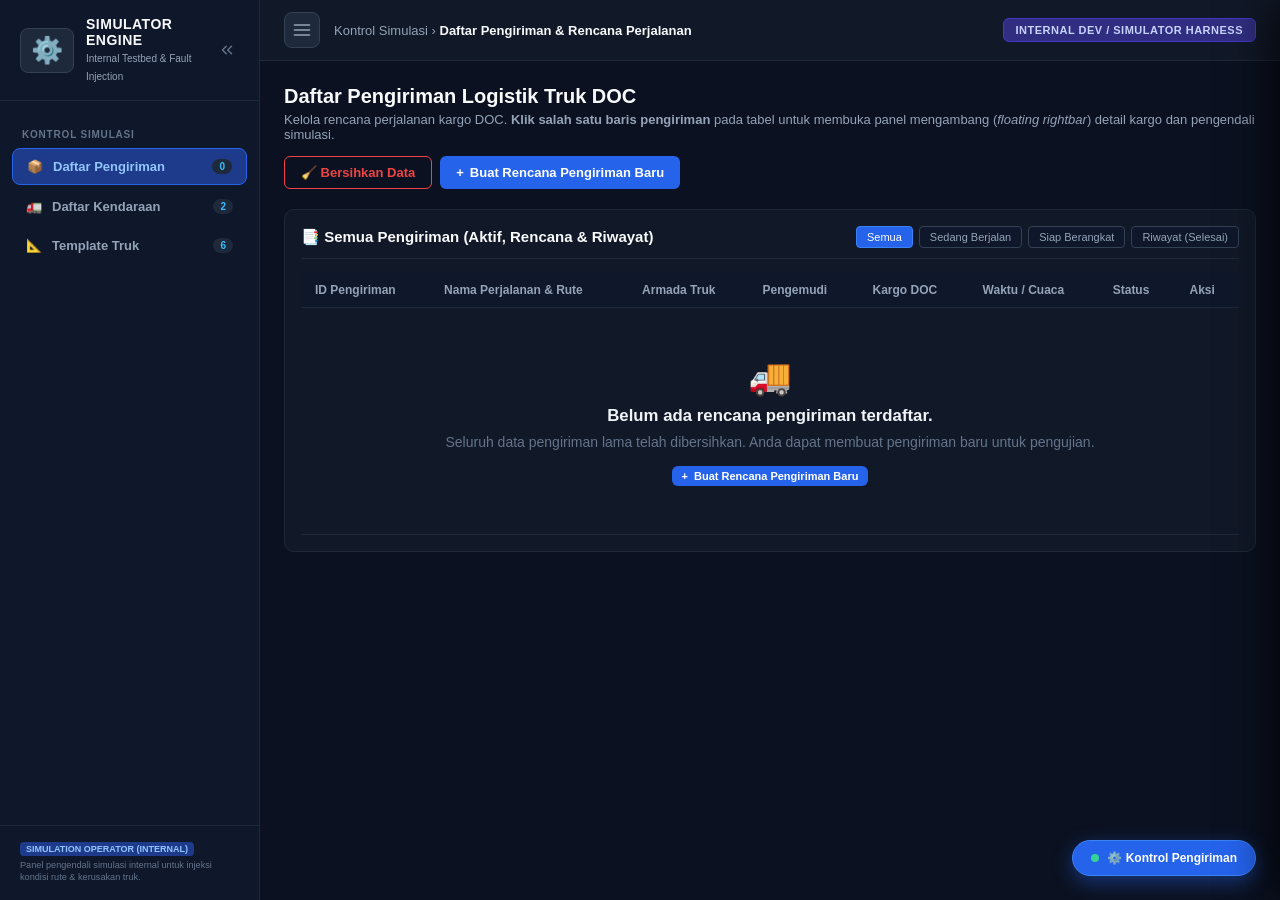
==== src/web/static/config/index.html @ e19b431c "feat(web-ui): telemetry monitor dashboard and simulation control panel - Add /config simulation cont" ====
<!DOCTYPE html>
<html lang="id">
<head>
  <meta charset="UTF-8">
  <meta name="viewport" content="width=device-width, initial-scale=1.0">
  <title>Simulator Engine Console &bull; Pengendali Simulasi Truk IoT DOC (Internal)</title>
  <link rel="icon" type="image/svg+xml" href="favicon.svg?v=2">
  <link rel="alternate icon" type="image/x-icon" href="favicon.ico?v=2">
  <link rel="icon" type="image/png" sizes="32x32" href="favicon-32x32.png?v=2">
  <link rel="icon" type="image/png" sizes="16x16" href="favicon-16x16.png?v=2">
  <link rel="apple-touch-icon" sizes="180x180" href="apple-touch-icon.png?v=2">
  <meta name="theme-color" content="#0f172a">
  <link rel="stylesheet" href="https://unpkg.com/leaflet@1.9.4/dist/leaflet.css" />
  <link rel="stylesheet" href="style.css?v=7">
</head>
<body>

  <div class="app-wrapper">

    <!-- SIDEBAR NAVIGATION -->
    <aside class="app-sidebar" id="appSidebar">
      <div class="sidebar-brand">
        <div class="brand-info">
          <div class="brand-icon">⚙️</div>
          <div class="brand-text">
            <h2>SIMULATOR ENGINE</h2>
            <small>Internal Testbed & Fault Injection</small>
          </div>
        </div>
        <button type="button" class="btn-sidebar-collapse" id="btnCollapseSidebar" title="Tutup Leftbar (Sidebar)" aria-label="Tutup Sidebar">
          <svg width="18" height="18" viewBox="0 0 24 24" fill="none" stroke="currentColor" stroke-width="2" stroke-linecap="round" stroke-linejoin="round">
            <polyline points="11 17 6 12 11 7"></polyline>
            <polyline points="18 17 13 12 18 7"></polyline>
          </svg>
        </button>
      </div>

      <nav class="sidebar-nav">
        <div class="nav-section-title">KONTROL SIMULASI</div>
        
        <button class="nav-item active" id="navExpeditions" data-view="view-expeditions">
          <span class="nav-icon">📦</span>
          <span class="nav-label">Daftar Pengiriman</span>
          <span class="nav-badge" id="badgeExpeditionCount">2</span>
        </button>

        <button class="nav-item" id="navVehicles" data-view="view-vehicles">
          <span class="nav-icon">🚛</span>
          <span class="nav-label">Daftar Kendaraan</span>
          <span class="nav-badge" id="badgeVehicleCount">2</span>
        </button>

        <button class="nav-item" id="navTemplates" data-view="view-templates">
          <span class="nav-icon">📐</span>
          <span class="nav-label">Template Truk</span>
          <span class="nav-badge" id="badgeTemplateCount">6</span>
        </button>
      </nav>

      <div class="sidebar-footer">
        <div class="role-pill">SIMULATION OPERATOR (INTERNAL)</div>
        <small>Panel pengendali simulasi internal untuk injeksi kondisi rute & kerusakan truk.</small>
      </div>
    </aside>

    <!-- Sidebar Backdrop for Mobile / Tablet -->
    <div class="sidebar-backdrop" id="sidebarBackdrop"></div>

    <!-- MAIN CONTENT AREA -->
    <div class="main-content">
      
      <!-- Top App Bar -->
      <header class="content-header">
        <div class="header-left-group">
          <button type="button" class="btn-toggle-sidebar" id="btnToggleSidebar" title="Buka / Tutup Leftbar (Sidebar)" aria-label="Toggle Sidebar">
            <svg width="20" height="20" viewBox="0 0 24 24" fill="none" stroke="currentColor" stroke-width="2" stroke-linecap="round" stroke-linejoin="round">
              <line x1="3" y1="12" x2="21" y2="12"></line>
              <line x1="3" y1="6" x2="21" y2="6"></line>
              <line x1="3" y1="18" x2="21" y2="18"></line>
            </svg>
          </button>
          <div class="header-breadcrumb">
            <span id="breadcrumbSection">Kontrol Simulasi</span> &rsaquo; 
            <strong id="breadcrumbPage">Daftar Pengiriman & Rencana Perjalanan</strong>
          </div>
        </div>
        <div class="header-actions">
          <span class="badge-internal-tag">INTERNAL DEV / SIMULATOR HARNESS</span>
        </div>
      </header>

      <!-- VIEW 1: DAFTAR PENGIRIMAN & RENCANA PERJALANAN -->
      <section class="view-panel active" id="view-expeditions">
        
        <!-- Split Container: Table on Left/Center, Detail & Simulation Control on Rightbar -->
        <div class="expeditions-split-container">
          
          <!-- LEFT / MAIN: TABLE OF EXPEDITIONS -->
          <div class="expeditions-table-column">
            
            <div class="view-header">
              <div>
                <h2>Daftar Pengiriman Logistik Truk DOC</h2>
                <p>Kelola rencana perjalanan kargo DOC. <strong>Klik salah satu baris pengiriman</strong> pada tabel untuk membuka panel mengambang (<em>floating rightbar</em>) detail kargo dan pengendali simulasi.</p>
              </div>
              <div style="display:flex; gap:8px;">
                <button class="btn btn-outline" id="btnClearExpeditions" title="Bersihkan dan reset seluruh data pengiriman ke jadwal pangkalan awal" style="border-color:#ef4444; color:#ef4444;">
                  🧹 Bersihkan Data
                </button>
                <button class="btn btn-primary" id="btnOpenNewExpeditionModal">
                  <span>+</span> Buat Rencana Pengiriman Baru
                </button>
              </div>
            </div>

            <!-- TABLE OF EXPEDITIONS -->
            <div class="card table-card">
              <div class="card-header">
                <h3>📑 Semua Pengiriman (Aktif, Rencana & Riwayat)</h3>
                <div class="table-filters">
                  <button class="table-filter-btn active" data-filter="ALL">Semua</button>
                  <button class="table-filter-btn" data-filter="RUNNING">Sedang Berjalan</button>
                  <button class="table-filter-btn" data-filter="READY">Siap Berangkat</button>
                  <button class="table-filter-btn" data-filter="COMPLETED">Riwayat (Selesai)</button>
                </div>
              </div>

              <div class="table-responsive">
                <table class="data-table" id="expeditionsTable">
                  <thead>
                    <tr>
                      <th>ID Pengiriman</th>
                      <th>Nama Perjalanan & Rute</th>
                      <th>Armada Truk</th>
                      <th>Pengemudi</th>
                      <th>Kargo DOC</th>
                      <th>Waktu / Cuaca</th>
                      <th>Status</th>
                      <th>Aksi</th>
                    </tr>
                  </thead>
                  <tbody id="expeditionsTableBody">
                    <!-- Dynamically populated -->
                  </tbody>
                </table>
              </div>
            </div>

          </div>

          <!-- BACKDROP FLOATING RIGHTBAR -->
          <div class="rightbar-backdrop" id="tripRightbarBackdrop"></div>

          <!-- FLOATING RIGHTBAR: DETAIL PENGIRIMAN & KONTROL SIMULASI -->
          <aside class="app-rightbar" id="tripRightbar">
            
            <!-- Rightbar Header -->
            <div class="rightbar-header">
              <div class="rightbar-header-title">
                <span class="rb-icon">⚙️</span>
                <div>
                  <h3>Kontrol & Detail Pengiriman</h3>
                  <small id="rbHeaderSub">Simulator Control Deck</small>
                </div>
              </div>
              <div class="rb-header-actions">
                <span class="status-pill ready" id="rbTripStatusBadge">SIAP BERANGKAT</span>
                <button type="button" class="rb-close-btn" id="btnCloseRightbar" title="Tutup Panel Kontrol">&times;</button>
              </div>
            </div>

            <!-- Rightbar Content Body -->
            <div class="rightbar-body">
              
              <!-- SECTION 1: DETAIL INFORMASI PENGIRIMAN -->
              <div class="rb-section">
                <div class="rb-section-header">
                  <span class="rb-sec-icon">📦</span>
                  <h4>DETAIL PENGIRIMAN</h4>
                </div>

                <div class="rb-trip-card">
                  <div class="rb-trip-id-row">
                    <span class="rb-trip-id" id="ctrlTripId">TRIP-20261029-01</span>
                    <span class="rb-do-pill" id="ctrlTripDO">DO-CPI-SBG-20261029-01</span>
                  </div>
                  <h4 class="rb-trip-title" id="ctrlTripTitle">Pengiriman Inti Subang &rarr; Bogor Farm</h4>
                  
                  <div class="rb-detail-grid">
                    <!-- SEKSI 2: KARAKTERISTIK BIOLOGIS DOC & KEMASAN -->
                    <div class="rb-detail-item">
                      <span class="rb-label">Galur / Strain:</span>
                      <strong id="ctrlStrainInfo">Cobb 500</strong>
                    </div>
                    <div class="rb-detail-item">
                      <span class="rb-label">Jenis Kelamin (Sexing):</span>
                      <strong id="ctrlGenderInfo">Campur (As-Hatched)</strong>
                    </div>
                    <div class="rb-detail-item">
                      <span class="rb-label">Biomassa Kargo:</span>
                      <strong id="ctrlBiomassInfo">1.613 kg (42.0 g/ekor)</strong>
                    </div>
                    <div class="rb-detail-item">
                      <span class="rb-label">Umur Induk (Breeder):</span>
                      <strong id="ctrlBreederAgeInfo">Prime (30-50 Mgg)</strong>
                    </div>
                    <div class="rb-detail-item full-width">
                      <span class="rb-label">Kemasan & Kepadatan:</span>
                      <strong id="ctrlPackagingInfo">Boks Plastik Berventilasi (100 ekor/boks)</strong>
                    </div>

                    <!-- SEKSI 3: ARMADA, PENGEMUDI & SETPOINT MIKROKLIMAT -->
                    <div class="rb-detail-item">
                      <span class="rb-label">Armada Truk:</span>
                      <strong id="ctrlTruckInfo">TRUCK-AJ-36000-01 (DD 8741 XY)</strong>
                    </div>
                    <div class="rb-detail-item">
                      <span class="rb-label">Model Vendor:</span>
                      <strong id="ctrlModelInfo">Truk Modifikasi Blower Tropis (Audy Joinaldy 2020)</strong>
                    </div>
                    <div class="rb-detail-item">
                      <span class="rb-label">Nama Pengemudi:</span>
                      <strong id="ctrlDriverInfo">Rahmat Santoso</strong>
                    </div>
                    <div class="rb-detail-item">
                      <span class="rb-label">Jumlah Muatan:</span>
                      <strong id="ctrlLoadInfo">38.400 DOC</strong>
                    </div>
                    <div class="rb-detail-item">
                      <span class="rb-label">Target Suhu Kargo:</span>
                      <strong id="ctrlSetpointInfo">25.0°C</strong>
                    </div>
                    <div class="rb-detail-item">
                      <span class="rb-label">Target Kelembapan:</span>
                      <strong id="ctrlTargetRHInfo">65% RH</strong>
                    </div>
                    <div class="rb-detail-item">
                      <span class="rb-label">Solar Genset / Aki:</span>
                      <strong id="ctrlPowerInfo">100.0% &bull; 24.2 V</strong>
                    </div>
                    <div class="rb-detail-item">
                      <span class="rb-label">Sinyal Seluler / Buffer:</span>
                      <strong id="ctrlNetworkInfo">4G Online (0 Buf)</strong>
                    </div>
                    <div class="rb-detail-item full-width">
                      <span class="rb-label">Paket Telemetri Streaming (IoT Stream):</span>
                      <strong id="ctrlHashInfo">Seq #1 &bull; 1.0 Hz Active</strong>
                    </div>

                    <!-- SEKSI 4: RUTE GEOSPASIAL & WAKTU KEBERANGKATAN -->
                    <div class="rb-detail-item">
                      <span class="rb-label">Jadwal Keberangkatan:</span>
                      <strong id="ctrlDepartureTime">2026-10-31 • 08:00 WIB (☀️ Siang)</strong>
                    </div>
                    <div class="rb-detail-item">
                      <span class="rb-label">Kondisi Cuaca:</span>
                      <strong id="ctrlWeatherInfo">Cerah 🌤️</strong>
                    </div>
                    <div class="rb-detail-item full-width">
                      <span class="rb-label">🛣️ Kategori Jalur:</span>
                      <strong id="ctrlRouteType">Jalur Tol (145 km)</strong>
                    </div>
                    <div class="rb-detail-item full-width">
                      <span class="rb-label">📍 Titik Asal (Point A):</span>
                      <strong id="ctrlOriginInfo">Subang Hatchery (-6.5650, 107.7600)</strong>
                    </div>
                    <div class="rb-detail-item full-width">
                      <span class="rb-label">🏁 Titik Tujuan (Point B):</span>
                      <strong id="ctrlDestInfo">Bogor Broiler Farm (-6.5980, 106.7990)</strong>
                    </div>
                  </div>
                </div>
              </div>

              <!-- SECTION 2: KONTROL SIMULASI & MESIN -->
              <div class="rb-section">
                <div class="rb-section-header">
                  <span class="rb-sec-icon">🎮</span>
                  <h4>KONTROL MESIN & SIMULASI</h4>
                </div>

                <!-- Engine State Display -->
                <div class="engine-state-display rb-engine-display">
                  <span class="engine-badge" id="engineStatusBadge">
                    <span class="engine-dot"></span>
                    <span id="engineStatusText">MESIN MATI (STANDBY)</span>
                  </span>
                </div>

                <!-- Master Power Switch -->
                <button class="btn btn-engine-power btn-start rb-btn-power" id="btnToggleEngine">
                  <span class="power-icon">⚡</span>
                  <div>
                    <strong id="btnEngineTitle">HIDUPKAN MESIN & BERANGKATKAN TRUK</strong>
                    <small id="btnEngineSub">Kalkulasi fisika aktif & jalankan simulasi pergerakan truk</small>
                  </div>
                </button>

                <!-- Reset Button -->
                <button class="btn btn-secondary rb-btn-reset" id="btnResetTrip">
                  🔁 Reset ke Titik A (KM 0)
                </button>

                <!-- Speed Multiplier -->
                <div class="speed-control-box rb-speed-box">
                  <label>Percepatan Waktu Simulasi:</label>
                  <div class="speed-btn-group">
                    <button class="speed-btn active" data-speed="1">1x</button>
                    <button class="speed-btn" data-speed="2">2x</button>
                    <button class="speed-btn" data-speed="5">5x</button>
                    <button class="speed-btn" data-speed="10">10x</button>
                  </div>
                </div>
              </div>

              <!-- SECTION 3: KONTROL AKTUATOR & GANGGUAN MEKANIS -->
              <div class="rb-section">
                <div class="rb-section-header">
                  <span class="rb-sec-icon">⚙️</span>
                  <h4>KONTROL AKTUATOR & GANGGUAN MEKANIS</h4>
                </div>
                
                <div style="display:flex; gap:8px; margin-bottom:10px; width:100%; box-sizing:border-box;">
                  <div style="flex:1; min-width:0;">
                    <label style="font-size:10px; color:#94a3b8; font-weight:700; display:block; margin-bottom:3px;">Kecepatan Kipas:</label>
                    <select id="ctrlFanSpeed" class="form-select-sm" style="width:100%;">
                      <option value="HIGH" selected>Fan: HIGH (15k m³/h)</option>
                      <option value="MED">Fan: MED (10k m³/h)</option>
                      <option value="LOW">Fan: LOW (5k m³/h)</option>
                      <option value="OFF">Fan: OFF (Mati)</option>
                    </select>
                  </div>
                  <div style="flex:1; min-width:0;">
                    <label style="font-size:10px; color:#94a3b8; font-weight:700; display:block; margin-bottom:3px;">Damper Kisi Udara:</label>
                    <select id="ctrlAirInlet" class="form-select-sm" style="width:100%;">
                      <option value="OPEN" selected>Damper: OPEN (100%)</option>
                      <option value="PARTIAL">Damper: PARTIAL (40%)</option>
                      <option value="CLOSED">Damper: CLOSED (0%)</option>
                    </select>
                  </div>
                </div>

                <div class="rb-fault-grid">
                  <button class="btn-fault-toggle" id="toggleChiller">❄️ AC Chiller Mati</button>
                  <button class="btn-fault-toggle" id="toggleDoor">🚪 Buka Pintu Belakang</button>
                  <button class="btn-fault-toggle" id="toggleVent">🌬️ Matikan Kipas ($CO_2 \uparrow$)</button>
                  <button class="btn-fault-toggle" id="toggleTraffic">🛑 Rem Mendadak (Macet)</button>
                  <button class="btn-fault-toggle" id="toggleFuelEmpty">⚡ Habiskan Solar (&lt;15%)</button>
                  <button class="btn-fault-toggle" id="toggleLowBattery">🔋 Voltase Aki Drop (&lt;11.5V)</button>
                </div>
              </div>

              <!-- SECTION 3.B: INJEKSI ANOMALI SENSOR & JARINGAN (PAPER 1 METODE 9 & 10) -->
              <div class="rb-section">
                <div class="rb-section-header">
                  <span class="rb-sec-icon">🔬</span>
                  <h4>INJEKSI SENSOR & JARINGAN (PAPER 1)</h4>
                </div>
                <div class="rb-fault-grid">
                  <button class="btn-fault-toggle" id="toggleSensorDrift">🌡️ Drift Sensor (+0.2°C/m)</button>
                  <button class="btn-fault-toggle" id="toggleSensorFreeze">❄️ Freeze CO₂ (Stuck-at)</button>
                  <button class="btn-fault-toggle" id="toggleSensorSpike">⚡ Outlier Spike (+50°C)</button>
                  <button class="btn-fault-toggle" id="toggleSensorNull">❌ Sensor Null (Packet Drop)</button>
                  <button class="btn-fault-toggle" id="toggleBlankSpot">📶 Blank Spot (Buffer Local)</button>
                  <button class="btn-fault-toggle" id="triggerSeqGap">🔀 Loncat Seq # (Tamper Test)</button>
                </div>
              </div>

              <!-- SECTION 4: KONDISI SEGMEN RUTE & KUALITAS SINYAL SELULER -->
              <div class="rb-section">
                <div class="rb-section-header">
                  <span class="rb-sec-icon">🛣️</span>
                  <h4>KONDISI JALAN & SINYAL (SUBANG &rarr; BOGOR)</h4>
                </div>
                
                <div class="segment-config-grid">
                  <div class="seg-config-row" style="flex-direction:column; align-items:flex-start; gap:4px; padding:6px 0; border-bottom:1px solid #1e293b;">
                    <div style="display:flex; justify-content:space-between; width:100%;">
                      <span class="seg-label" id="rbSegLabel1">KM 0-25: Arteri Subang</span>
                      <small style="color:#38bdf8; font-size:10px;" id="rbSegSub1">Hatchery Hulu</small>
                    </div>
                    <div style="display:flex; gap:6px; width:100%;">
                      <select id="rbSeg1" class="form-select-sm" style="flex:1;">
                        <option value="FREE_FLOW">🟢 Lancar</option>
                        <option value="CONGESTED">🟡 Padat</option>
                        <option value="GRIDLOCK">🔴 Macet</option>
                        <option value="DAMAGED_ROAD">⚠️ Rusak</option>
                        <option value="FLOODED">🌊 Banjir</option>
                        <option value="DISASTER_BLOCKED">⛔ Longsor</option>
                      </select>
                      <select id="rbSig1" class="form-select-sm" style="flex:1;">
                        <option value="GOOD">📶 4G Lancar</option>
                        <option value="FADING">📶 Lemah</option>
                        <option value="BAD">❌ Blank Spot</option>
                      </select>
                    </div>
                  </div>

                  <div class="seg-config-row" style="flex-direction:column; align-items:flex-start; gap:4px; padding:6px 0; border-bottom:1px solid #1e293b;">
                    <div style="display:flex; justify-content:space-between; width:100%;">
                      <span class="seg-label" id="rbSegLabel2">KM 25-65: Tol Cipali</span>
                      <small style="color:#38bdf8; font-size:10px;" id="rbSegSub2">Jalur Tol Utama</small>
                    </div>
                    <div style="display:flex; gap:6px; width:100%;">
                      <select id="rbSeg2" class="form-select-sm" style="flex:1;">
                        <option value="FREE_FLOW">🟢 Lancar</option>
                        <option value="CONGESTED">🟡 Padat</option>
                        <option value="GRIDLOCK">🔴 Macet</option>
                        <option value="DAMAGED_ROAD">⚠️ Rusak</option>
                        <option value="FLOODED">🌊 Banjir</option>
                        <option value="DISASTER_BLOCKED">⛔ Longsor</option>
                      </select>
                      <select id="rbSig2" class="form-select-sm" style="flex:1;">
                        <option value="GOOD">📶 4G Lancar</option>
                        <option value="FADING">📶 Lemah</option>
                        <option value="BAD">❌ Blank Spot</option>
                      </select>
                    </div>
                  </div>

                  <div class="seg-config-row" style="flex-direction:column; align-items:flex-start; gap:4px; padding:6px 0; border-bottom:1px solid #1e293b;">
                    <div style="display:flex; justify-content:space-between; width:100%;">
                      <span class="seg-label" id="rbSegLabel3">KM 65-105: Tol Japek</span>
                      <small style="color:#38bdf8; font-size:10px;" id="rbSegSub3">Area Padat Industri</small>
                    </div>
                    <div style="display:flex; gap:6px; width:100%;">
                      <select id="rbSeg3" class="form-select-sm" style="flex:1;">
                        <option value="FREE_FLOW">🟢 Lancar</option>
                        <option value="CONGESTED">🟡 Padat</option>
                        <option value="GRIDLOCK">🔴 Macet</option>
                        <option value="DAMAGED_ROAD">⚠️ Rusak</option>
                        <option value="FLOODED">🌊 Banjir</option>
                        <option value="DISASTER_BLOCKED">⛔ Longsor</option>
                      </select>
                      <select id="rbSig3" class="form-select-sm" style="flex:1;">
                        <option value="GOOD">📶 4G Lancar</option>
                        <option value="FADING">📶 Lemah</option>
                        <option value="BAD">❌ Blank Spot</option>
                      </select>
                    </div>
                  </div>

                  <div class="seg-config-row" style="flex-direction:column; align-items:flex-start; gap:4px; padding:6px 0; border-bottom:1px solid #1e293b;">
                    <div style="display:flex; justify-content:space-between; width:100%;">
                      <span class="seg-label" id="rbSegLabel4">KM 105-135: Tol Jagorawi</span>
                      <small style="color:#38bdf8; font-size:10px;" id="rbSegSub4">Perbukitan & Terowongan</small>
                    </div>
                    <div style="display:flex; gap:6px; width:100%;">
                      <select id="rbSeg4" class="form-select-sm" style="flex:1;">
                        <option value="FREE_FLOW">🟢 Lancar</option>
                        <option value="CONGESTED">🟡 Padat</option>
                        <option value="GRIDLOCK">🔴 Macet</option>
                        <option value="DAMAGED_ROAD">⚠️ Rusak</option>
                        <option value="FLOODED">🌊 Banjir</option>
                        <option value="DISASTER_BLOCKED">⛔ Longsor</option>
                      </select>
                      <select id="rbSig4" class="form-select-sm" style="flex:1;">
                        <option value="GOOD">📶 4G Lancar</option>
                        <option value="FADING">📶 Lemah</option>
                        <option value="BAD" selected>❌ Blank Spot</option>
                      </select>
                    </div>
                  </div>

                  <div class="seg-config-row" style="flex-direction:column; align-items:flex-start; gap:4px; padding:6px 0;">
                    <div style="display:flex; justify-content:space-between; width:100%;">
                      <span class="seg-label" id="rbSegLabel5">KM 135-145: Arteri Bogor</span>
                      <small style="color:#38bdf8; font-size:10px;" id="rbSegSub5">Farm Kedatangan Hilir</small>
                    </div>
                    <div style="display:flex; gap:6px; width:100%;">
                      <select id="rbSeg5" class="form-select-sm" style="flex:1;">
                        <option value="FREE_FLOW">🟢 Lancar</option>
                        <option value="CONGESTED">🟡 Padat</option>
                        <option value="GRIDLOCK">🔴 Macet</option>
                        <option value="DAMAGED_ROAD">⚠️ Rusak</option>
                        <option value="FLOODED">🌊 Banjir</option>
                        <option value="DISASTER_BLOCKED">⛔ Longsor</option>
                      </select>
                      <select id="rbSig5" class="form-select-sm" style="flex:1;">
                        <option value="GOOD">📶 4G Lancar</option>
                        <option value="FADING">📶 Lemah</option>
                        <option value="BAD">❌ Blank Spot</option>
                      </select>
                    </div>
                  </div>
                </div>
              </div>

            </div>
          </aside>

        </div>

        <!-- Tombol Mengambang (Floating Action Button) Kontrol Pengiriman -->
        <button class="floating-rb-trigger" id="btnOpenFloatingRightbar" title="Buka Panel Kontrol Pengiriman">
          <span class="pulse-dot"></span>
          <span>⚙️ Kontrol Pengiriman</span>
        </button>
      </section>

      <!-- VIEW 2: DAFTAR KENDARAAN TERDAFTAR -->
      <section class="view-panel" id="view-vehicles">
        
        <div class="view-header">
          <div>
            <h2>Daftar Armada Truk Terdaftar</h2>
            <p>Kelola data armada operasional di sistem (berbasis template riset Audy Joinaldy 2020). Seluruh parameter fisik dan sensor otomatis mewarisi standar paten.</p>
          </div>
          <button class="btn btn-primary" id="btnOpenNewVehicleModal">
            <span>+</span> Daftarkan Kendaraan Baru
          </button>
        </div>

        <!-- Table of Registered Vehicles -->
        <div class="card table-card">
          <div class="card-header">
            <h3>🚛 Armada Truk yang Terdaftar di Sistem</h3>
          </div>

          <div class="table-responsive">
            <table class="data-table" id="vehiclesTable">
              <thead>
                <tr>
                  <th>ID Truk</th>
                  <th>Nomor Polisi</th>
                  <th>Model / Vendor Acuan</th>
                  <th>Tipe Sirkulasi Udara</th>
                  <th>Kapasitas Maksimal</th>
                  <th>Suhu Setpoint Standar</th>
                  <th>Sensor Mikroklimat</th>
                  <th>📍 Posisi GPS Terakhir</th>
                  <th>Status</th>
                  <th>Detail Fisik & Sensor</th>
                </tr>
              </thead>
              <tbody id="vehiclesTableBody">
                <!-- Dynamically populated -->
              </tbody>
            </table>
          </div>
        </div>

      </section>

      <!-- VIEW 3: TEMPLATE SPESIFIKASI PATEN TRUK (data_truck.md) -->
      <section class="view-panel" id="view-templates">
        
        <div class="view-header">
          <div>
            <h2>Template Spesifikasi Paten Truk</h2>
            <p>Master standar <strong>6 Template Armada Paten</strong> acuan riset empiris dan vendor industri internasional (<code>data_truck.md</code>). Seluruh dimensi fisik, tata udara, pendingin HVAC, dan suite sensor paten terkunci sebagai standar acuan.</p>
          </div>
          <div class="header-actions">
            <button type="button" class="btn btn-primary" id="btnOpenAllPayloadsModal">
              <span>📦</span> Contoh Payload Telemetri (data_truck.md)
            </button>
          </div>
        </div>

        <!-- Vendor Reference Quick Cards (6 Template Paten Baku) -->
        <div class="vendor-cards-grid">
          
          <div class="vendor-card">
            <div class="vendor-img-wrapper">
              <img src="/assets/images/trucks/truck_hatchtech.png?v=2" alt="HatchTech HatchTraveller" class="vendor-card-img" onerror="this.onerror=null; this.src='/assets/images/trucks/truck_hatchtech.jpg';">
            </div>
            <div>
              <div class="vendor-badge">BELANDA &bull; PATEN</div>
              <h4>HatchTech HatchTraveller</h4>
              <p>Sistem aliran udara laminer (*Laminar Airflow*), kontrol mikro-iklim terdistribusi merata, kapasitas 38.400 DOC.</p>
              <div class="vendor-meta">Sirkulasi: 15.000 m³/jam &bull; 2-Zona Mandiri</div>
            </div>
            <div class="vendor-card-actions">
              <button type="button" class="btn btn-sm btn-outline btn-view-spec" data-template="hatchtech">🔍 Spesifikasi Paten</button>
              <button type="button" class="btn btn-sm btn-primary btn-view-payload" data-template="hatchtech">📦 Contoh Payload</button>
            </div>
          </div>

          <div class="vendor-card">
            <div class="vendor-img-wrapper">
              <img src="/assets/images/trucks/truck_heering.png?v=2" alt="Heering Link Telematics" class="vendor-card-img" onerror="this.onerror=null; this.src='/assets/images/trucks/truck_heering.jpg';">
            </div>
            <div>
              <div class="vendor-badge">BELANDA &bull; PATEN</div>
              <h4>Heering Link Telematics</h4>
              <p>Arsitektur telematika multi-titik paling spesifik untuk armada DOC. Multi-fan array atap dan inlet udara proporsional.</p>
              <div class="vendor-meta">Kapasitas: 50.000 DOC &bull; Alarm GPRS FMS</div>
            </div>
            <div class="vendor-card-actions">
              <button type="button" class="btn btn-sm btn-outline btn-view-spec" data-template="heering">🔍 Spesifikasi Paten</button>
              <button type="button" class="btn btn-sm btn-primary btn-view-payload" data-template="heering">📦 Contoh Payload</button>
            </div>
          </div>

          <div class="vendor-card">
            <div class="vendor-img-wrapper">
              <img src="/assets/images/trucks/truck_thermoking.png?v=2" alt="Thermo King UT-Series" class="vendor-card-img" onerror="this.onerror=null; this.src='/assets/images/trucks/truck_thermoking.jpg';">
            </div>
            <div>
              <div class="vendor-badge">IRLANDIA &bull; PATEN</div>
              <h4>Thermo King UT-Series</h4>
              <p>Unit pendingin kompresor berat under-mount, data logger <em>CargoWatch</em> 6 probe kargo dan pemancar satelit/GPRS TracKing.</p>
              <div class="vendor-meta">Kapasitas: 60.000 DOC &bull; Fail-safe Dual Unit</div>
            </div>
            <div class="vendor-card-actions">
              <button type="button" class="btn btn-sm btn-outline btn-view-spec" data-template="thermoking">🔍 Spesifikasi Paten</button>
              <button type="button" class="btn btn-sm btn-primary btn-view-payload" data-template="thermoking">📦 Contoh Payload</button>
            </div>
          </div>

          <div class="vendor-card">
            <div class="vendor-img-wrapper">
              <img src="/assets/images/trucks/truck_carrier.png?v=2" alt="Carrier Transicold Lynx Fleet" class="vendor-card-img" onerror="this.onerror=null; this.src='/assets/images/trucks/truck_carrier.jpg';">
            </div>
            <div>
              <div class="vendor-badge">AMERIKA SERIKAT &bull; PATEN</div>
              <h4>Carrier Transicold Lynx Fleet</h4>
              <p>Standar arsitektur API Push Webhook rantai dingin, manajemen energi genset mandiri, dan integrasi cloud IoT telematika.</p>
              <div class="vendor-meta">Kapasitas: 45.000 DOC &bull; Push API 1 Hz</div>
            </div>
            <div class="vendor-card-actions">
              <button type="button" class="btn btn-sm btn-outline btn-view-spec" data-template="carrier">🔍 Spesifikasi Paten</button>
              <button type="button" class="btn btn-sm btn-primary btn-view-payload" data-template="carrier">📦 Contoh Payload</button>
            </div>
          </div>

          <div class="vendor-card">
            <div class="vendor-img-wrapper">
              <img src="/assets/images/trucks/truck_chengli.png?v=2" alt="Chengli Poultry Carrier" class="vendor-card-img" onerror="this.onerror=null; this.src='/assets/images/trucks/truck_chengli.jpg';">
            </div>
            <div>
              <div class="vendor-badge">TIONGKOK &bull; PATEN</div>
              <h4>Chengli Poultry Carrier</h4>
              <p>Karoseri spesialis DOC negara berkembang. Ventilasi hisap atap (*roof exhaust*), kisi pasif bawah, dan konsol kabin.</p>
              <div class="vendor-meta">Kapasitas: 30.000 DOC &bull; Blower Kisi Bawah</div>
            </div>
            <div class="vendor-card-actions">
              <button type="button" class="btn btn-sm btn-outline btn-view-spec" data-template="chengli">🔍 Spesifikasi Paten</button>
              <button type="button" class="btn btn-sm btn-primary btn-view-payload" data-template="chengli">📦 Contoh Payload</button>
            </div>
          </div>

          <div class="vendor-card">
            <div class="vendor-img-wrapper">
              <img src="/assets/images/trucks/truck_joinaldy.png?v=2" alt="Truk Blower Non-AC Tropis Audy Joinaldy" class="vendor-card-img" onerror="this.onerror=null; this.src='/assets/images/trucks/truck_joinaldy.jpg';">
            </div>
            <div>
              <div class="vendor-badge">INDONESIA (RISET) &bull; PATEN</div>
              <h4>Truk Blower Non-AC Tropis</h4>
              <p>Model empiris Audy Joinaldy (2020) rute Sulsel. Tanpa kompresor AC, ventilasi blower atap ($Y=1.2385X - 6.2567$).</p>
              <div class="vendor-meta">Kapasitas: 36.000 DOC &bull; Ambang THI Kritis</div>
            </div>
            <div class="vendor-card-actions">
              <button type="button" class="btn btn-sm btn-outline btn-view-spec" data-template="joinaldy">🔍 Spesifikasi Paten</button>
              <button type="button" class="btn btn-sm btn-primary btn-view-payload" data-template="joinaldy">📦 Contoh Payload</button>
            </div>
          </div>

        </div>

      </section>

    </div>
  </div>

  <!-- MODAL: BUAT RENCANA PENGIRIMAN BARU -->
  <div class="modal-backdrop" id="modalNewExpedition">
    <div class="modal-dialog modal-lg">
      <div class="modal-content">
        
        <div class="modal-header">
          <h3>📦 Buat Rencana Pengiriman Baru</h3>
          <button class="modal-close-btn" id="btnCloseExpeditionModal">&times;</button>
        </div>

        <form id="formNewExpedition">
          <div class="modal-body">
            
            <!-- GRUP 1: IDENTITAS PERJALANAN & PENUGASAN ARMADA -->
            <div class="modal-section-title">
              <span class="sec-badge">1</span>
              <span>GRUP 1: IDENTITAS PERJALANAN & PENUGASAN ARMADA</span>
            </div>

            <div class="form-row">
              <div class="form-group col-half">
                <label>Nomor ID Pengiriman:</label>
                <input type="text" id="newTripId" class="form-input" required readonly>
                <small class="field-hint">Dihasilkan otomatis berurutan</small>
              </div>
              <div class="form-group col-half">
                <label>Nomor Surat Jalan / Delivery Order (DO):</label>
                <input type="text" id="newTripDO" class="form-input" value="DO-CPI-SBG-20261029-01" required>
                <small class="field-hint">Nomor dokumen resmi rantai pasok (Audy Joinaldy 2020)</small>
              </div>
            </div>

            <div class="form-row">
              <div class="form-group full-width">
                <label>Nama Rencana Pengiriman:</label>
                <input type="text" id="newTripTitle" class="form-input" value="Pengiriman Inti DOC Subang ke Broiler Farm Bogor" required>
              </div>
            </div>

            <div class="form-row">
              <div class="form-group col-half">
                <label>Pilih Armada Truk Berpendingin:</label>
                <select id="newTripVehicleSelect" class="form-select" required>
                  <!-- Populated from vehicle list -->
                </select>
                <small class="field-hint">Mengacu pada Master Database Armada (data_truck.md)</small>
              </div>
              <div class="form-group col-half">
                <label>Nama Pengemudi Utama (*Driver*):</label>
                <input type="text" id="newTripDriver" class="form-input" value="Rahmat Santoso" required>
                <small class="field-hint">Identitas pengemudi sah bersertifikasi cold-chain</small>
              </div>
            </div>

            <div class="form-row">
              <div class="form-group col-half">
                <label>Level Solar Genset Awal (%):</label>
                <input type="number" id="newTripFuel" class="form-input" value="100.0" min="10" max="100" step="1" required>
                <small class="field-hint">Bahan bakar reefer genset (Carrier Lynx &bull; Alarm &lt; 15%)</small>
              </div>
              <div class="form-group col-half">
                <label>Voltase Aki Kendali (Volt):</label>
                <input type="number" id="newTripVoltage" class="form-input" value="24.2" min="10.5" max="28.5" step="0.1" required>
                <small class="field-hint">Standar kelistrikan chiller: 24.0V - 25.5V</small>
              </div>
            </div>

            <hr class="form-divider">

            <!-- GRUP 2: MANIFEST KARGO DOC (CARGO MANIFEST PARAMETERS) -->
            <div class="modal-section-title">
              <span class="sec-badge">2</span>
              <span>GRUP 2: MANIFEST KARGO DOC (CARGO MANIFEST)</span>
            </div>

            <div class="form-row">
              <div class="form-group col-3">
                <label>Jumlah Bibit DOC (Ekor):</label>
                <input type="number" id="newTripQuantity" class="form-input" value="40000" min="1000" step="1000" required>
                <small class="field-hint">Penentu beban kalor biologis kargo (Q_meta)</small>
              </div>
              <div class="form-group col-3">
                <label>Galur / Strain Bibit DOC:</label>
                <select id="newTripStrain" class="form-select">
                  <option value="Cobb 500" selected>Cobb 500 (Standar Industri Indonesia)</option>
                  <option value="Ross 308">Ross 308 (Laju Pertumbuhan Cepat)</option>
                  <option value="Hubbard Classic">Hubbard Classic (Daya Tahan Kuat)</option>
                </select>
                <small class="field-hint">Toleransi stres termal THI</small>
              </div>
              <div class="form-group col-3">
                <label>Bobot Awal Rata-Rata DOC (g/ekor):</label>
                <input type="number" id="newTripWeight" class="form-input" value="42.0" min="37.0" max="50.0" step="0.1" required>
                <small class="field-hint">SNI 2019: Min 37 g &bull; Inersia termal</small>
              </div>
            </div>

            <div class="form-row">
              <div class="form-group col-half">
                <label>Umur Indukan Pembibit (*Breeder Flock Age*):</label>
                <select id="newTripBreederAge" class="form-select">
                  <option value="Prime (30 - 50 Minggu)" selected>Prime / Puncak (30 - 50 Minggu) — Daya Tahan Optimal</option>
                  <option value="Young (< 30 Minggu)">Young / Muda (&lt; 30 Minggu) — Rentan Kedinginan</option>
                  <option value="Old (> 50 Minggu)">Old / Tua (&gt; 50 Minggu) — Panas Metabolik Tinggi</option>
                </select>
                <small class="field-hint">Faktor risiko mortalitas & susut bobot (Yerpes 2021)</small>
              </div>
              <div class="form-group col-half">
                <label>Jenis Kelamin Bibit (*Sexing*):</label>
                <select id="newTripGender" class="form-select">
                  <option value="As-Hatched (Campur 50:50)" selected>Campur / As-Hatched (50:50 Jantan & Betina)</option>
                  <option value="All-Male (Khusus Jantan)">Khusus Jantan (All-Male)</option>
                  <option value="All-Female (Khusus Betina)">Khusus Betina (All-Female)</option>
                </select>
                <small class="field-hint">Distribusi bobot kargo</small>
              </div>
            </div>

            <div class="form-row">
              <div class="form-group col-half">
                <label>Tipe Boks Kemasan:</label>
                <select id="newTripBoxType" class="form-select">
                  <option value="Boks Plastik Berventilasi (Crate)" selected>Boks Plastik Berventilasi (HatchTech/Heering Crate)</option>
                  <option value="Boks Karton Sekali Pakai (Corrugated)">Boks Karton Berlubang Sekali Pakai (Corrugated)</option>
                </select>
                <small class="field-hint">Resistensi sirkulasi aerodinamika kabin</small>
              </div>
              <div class="form-group col-half">
                <label>Kepadatan per Boks Kargo:</label>
                <select id="newTripDensity" class="form-select">
                  <option value="100" selected>100 Ekor / Boks (Standar Jarak Menengah)</option>
                  <option value="80">80 Ekor / Boks (Rute Jauh / Cuaca Ekstrem - Onuk 2023)</option>
                </select>
                <small class="field-hint">Mencegah akumulasi panas lokal (*hotspot*)</small>
              </div>
            </div>

            <div class="form-row">
              <div class="form-group col-half">
                <label>Target Setpoint Suhu AC (°C):</label>
                <input type="number" id="newTripSetpoint" class="form-input" value="25.0" min="18.0" max="30.0" step="0.5" required>
                <small class="field-hint">Standar pendingin: 24.0°C - 26.0°C (Deadband ±0.5°C)</small>
              </div>
              <div class="form-group col-half">
                <label>Target Kelembapan (% RH):</label>
                <input type="number" id="newTripTargetRH" class="form-input" value="65" min="45" max="80" step="1" required>
                <small class="field-hint">Audy Joinaldy 2020: Rentang optimal 60% - 70% RH</small>
              </div>
            </div>

            <hr class="form-divider">

            <!-- GRUP 3: KONDISI RUTE & LINGKUNGAN AMBIEN (ROUTE & ENVIRONMENT) -->
            <div class="modal-section-title">
              <span class="sec-badge">3</span>
              <span>GRUP 3: KONDISI RUTE & LINGKUNGAN AMBIEN</span>
            </div>

            <div class="form-row">
              <div class="form-group full-width">
                <label>🛣️ Pilihan Jalur:</label>
                <select id="newTripRouteType" class="form-select" required>
                  <option value="TOLL" selected>Toll</option>
                  <option value="NON_TOLL">Non Toll</option>
                </select>
                <small class="field-hint" id="newTripRouteHint">Preferensi rute untuk kalkulasi OSRM API (Toll / Non Toll)</small>
              </div>
            </div>

            <div class="form-row">
              <div class="form-group col-half">
                <label>📍 Lokasi Asal (Titik A):</label>
                <input type="text" id="newOriginName" class="form-input" value="Subang Hatchery (Hulu)" required>
                <small class="field-hint">Fasilitas penetasan pemuatan DOC</small>
              </div>
              <div class="form-group col-half">
                <div class="coord-label-row">
                  <label>Koordinat Asal (Latitude, Longitude):</label>
                  <button type="button" class="btn-link-pick" id="btnPickOriginMode" title="Aktifkan mode klik titik asal di peta">📍 Klik di Peta</button>
                </div>
                <div class="coord-inputs">
                  <div class="coord-field">
                    <span class="coord-label">Lat:</span>
                    <input type="number" id="newOriginLat" class="form-input" value="-6.5650" step="0.0001" required>
                  </div>
                  <div class="coord-field">
                    <span class="coord-label">Lng:</span>
                    <input type="number" id="newOriginLng" class="form-input" value="107.7600" step="0.0001" required>
                  </div>
                </div>
              </div>
            </div>

            <div class="form-row">
              <div class="form-group col-half">
                <label>🏁 Lokasi Tujuan (Titik B):</label>
                <input type="text" id="newDestName" class="form-input" value="Bogor Broiler Farm (Hilir)" required>
                <small class="field-hint">Kandang broiler komersial penerima</small>
              </div>
              <div class="form-group col-half">
                <div class="coord-label-row">
                  <label>Koordinat Tujuan (Latitude, Longitude):</label>
                  <button type="button" class="btn-link-pick" id="btnPickDestMode" title="Aktifkan mode klik titik tujuan di peta">🏁 Klik di Peta</button>
                </div>
                <div class="coord-inputs">
                  <div class="coord-field">
                    <span class="coord-label">Lat:</span>
                    <input type="number" id="newDestLat" class="form-input" value="-6.5980" step="0.0001" required>
                  </div>
                  <div class="coord-field">
                    <span class="coord-label">Lng:</span>
                    <input type="number" id="newDestLng" class="form-input" value="106.7990" step="0.0001" required>
                  </div>
                </div>
              </div>
            </div>

            <!-- INTERACTIVE ROUTE MAP PICKER BOX -->
            <div class="map-picker-wrapper">
              <div class="map-picker-header">
                <div class="map-picker-status">
                  <span class="picker-icon">🗺️</span>
                  <span id="pickerStatusText">Mode: Klik peta untuk menetapkan 📍 <strong>Titik Asal (A)</strong></span>
                </div>
                <div class="picker-mode-switch">
                  <button type="button" class="btn-pick-tab active" id="tabPickOrigin">
                    <span class="dot-green"></span> 📍 Pilih Asal (A)
                  </button>
                  <button type="button" class="btn-pick-tab" id="tabPickDest">
                    <span class="dot-red"></span> 🏁 Pilih Tujuan (B)
                  </button>
                </div>
              </div>
              <div id="routePickerMap" class="route-picker-map-canvas"></div>
              <div class="map-picker-footer">
                <span>💡 <em>Klik peta atau seret (drag) pin 📍 <strong>Asal (Hijau)</strong> & 🏁 <strong>Tujuan (Merah)</strong> untuk mengisi koordinat secara otomatis.</em></span>
              </div>
            </div>

            <div class="form-row">
              <div class="form-group col-half">
                <label>📅 Tanggal Keberangkatan:</label>
                <input type="date" id="newDepartureDate" class="form-input" required>
                <small class="field-hint" id="newDepartureDateHint">Tanggal penjemputan bibit DOC di hatchery</small>
              </div>

              <div class="form-group col-half">
                <label>⏰ Jam Keberangkatan (WIB):</label>
                <div class="time-picker-wrapper">
                  <input type="time" id="newDepartureTime" class="form-input" value="08:00" required>
                  <small class="field-hint" id="newDepartureTimeHint">☀️ Siang Hari (Pukul 06:00 - 18:00)</small>
                </div>
              </div>
            </div>

            <div class="form-row">
              <div class="form-group" style="width: 100%;">
                <label>Kondisi Cuaca Keberangkatan:</label>
                <select id="newTripWeather" class="form-select">
                  <option value="SUNNY" selected>🌤️ Cerah (Radiasi Maksimal 850 W/m²)</option>
                  <option value="LIGHT_RAIN">🌧️ Hujan Ringan (Radiasi 350 W/m²)</option>
                  <option value="HEAVY_STORM">⛈️ Badai Ekstrem (Radiasi 150 W/m²)</option>
                </select>
                <small class="field-hint">Memengaruhi beban radiasi matahari kabin</small>
              </div>
            </div>

          </div>

          <div class="modal-footer">
            <button type="button" class="btn btn-secondary" id="btnCancelExpeditionModal">Batal</button>
            <button type="submit" class="btn btn-primary">💾 Simpan Rencana Pengiriman</button>
          </div>
        </form>

      </div>
    </div>
  </div>

  <!-- MODAL: DAFTARKAN KENDARAAN BARU (CUKUP ID, PLAT NOMOR, & TEMPLATE PATEN) -->
  <div class="modal-backdrop" id="modalNewVehicle">
    <div class="modal-dialog modal-lg">
      <div class="modal-content">
        
        <div class="modal-header">
          <div>
            <span class="badge-paten-header">🚛 REGISTRASI ARMADA TERSTANDARISASI</span>
            <h3>Daftarkan Armada Truk Baru</h3>
          </div>
          <button class="modal-close-btn" id="btnCloseVehicleModal">&times;</button>
        </div>

        <form id="formNewVehicle">
          <div class="modal-body">

            <div class="form-row">
              <div class="form-group col-half">
                <label for="vTruckId">Nomor ID Truk:</label>
                <input type="text" id="vTruckId" class="form-input" placeholder="contoh: TRUCK-AJ-36000-02" required>
                <small class="field-hint">Format identitas armada telematika unik</small>
              </div>
              <div class="form-group col-half">
                <label for="vLicensePlate">Nomor Polisi Kendaraan:</label>
                <input type="text" id="vLicensePlate" class="form-input" placeholder="contoh: DD 8741 XY" required>
                <small class="field-hint">Plat nomor registrasi kepolisian</small>
              </div>
            </div>

            <div class="form-group">
              <label for="vehicleTemplateSelect">Nama Model & Vendor Acuan (Pilihan Template): <span style="color: #f59e0b; font-weight: 600;">(Terkunci — Khusus Model Riset Audy Joinaldy)</span></label>
              <select id="vehicleTemplateSelect" class="form-select" disabled>
                <option value="joinaldy" selected>Truk Modifikasi Blower Tropis Non-AC (Audy Joinaldy 2020) — Model Sulsel (36.000 DOC)</option>
              </select>
              <small class="field-hint">📌 Sesuai fokus riset logistik DOC iklim tropis, registrasi armada baru <strong>hanya dapat memilih template Audy Joinaldy (2020)</strong>.</small>
            </div>

            <!-- Pratinjau Spesifikasi Paten Bawaan Template (Read-Only Langsung) -->
            <div class="template-preview-card">
              <div class="template-preview-header">
                <div>
                  <span class="badge-lock">🔒 DATA DETAIL TEMPLATE PATEN (OTOMATIS DIWARISI)</span>
                  <h4 id="prevModelTitle">Truk Modifikasi Blower Tropis (Audy Joinaldy 2020)</h4>
                </div>
              </div>

              <!-- Visualisasi Truk & Sensor Terpasang -->
              <div class="preview-visuals-grid">
                <div class="preview-img-box">
                  <img src="/assets/images/trucks/truck_joinaldy.png?v=2" alt="Truk Audy Joinaldy" class="preview-thumb-img" onerror="this.onerror=null; this.src='/assets/images/trucks/truck_joinaldy.jpg';">
                  <span class="preview-img-tag">🚚 VISUAL TRUK MODIFIKASI</span>
                </div>
                <div class="preview-img-box">
                  <img src="/assets/images/sensors/sensors_joinaldy.png?v=2" alt="Suite Sensor Audy Joinaldy" class="preview-thumb-img">
                  <span class="preview-img-tag">📡 SUITE SENSOR TELEMETRI IPB</span>
                </div>
              </div>

              <!-- Grid Spesifikasi Fisik & Pendingin -->
              <div class="template-preview-grid">
                <div class="preview-item">
                  <span class="preview-label">Kapasitas Maksimal:</span>
                  <strong id="prevCapacity" class="preview-val">36.000 DOC</strong>
                </div>
                <div class="preview-item">
                  <span class="preview-label">Target Suhu Standar:</span>
                  <strong id="prevSetpoint" class="preview-val">26.0°C</strong>
                </div>
                <div class="preview-item">
                  <span class="preview-label">Sistem Tata Udara:</span>
                  <strong id="prevAirflow" class="preview-val">Ventilasi Blower Atap Non-AC (Model Sulsel)</strong>
                </div>
                <div class="preview-item">
                  <span class="preview-label">Pasokan Udara Segar:</span>
                  <strong id="prevFreshAir" class="preview-val">Sirkulasi Blower Atap Non-Refrigerasi</strong>
                </div>
                <div class="preview-item">
                  <span class="preview-label">Daya Pendingin (HVAC):</span>
                  <strong id="prevCooling" class="preview-val">0 kW (Non-AC, Aliran Ambien)</strong>
                </div>
                <div class="preview-item">
                  <span class="preview-label">Catu Daya & Blower:</span>
                  <strong id="prevPower" class="preview-val">Aki Truk 12V DC Blower (45 L)</strong>
                </div>
                <div class="preview-item">
                  <span class="preview-label">Zonasi Mikroklimat:</span>
                  <strong id="prevZones" class="preview-val">2-Zona (Depan & Belakang)</strong>
                </div>
                <div class="preview-item preview-col-span-2">
                  <span class="preview-label">Dokumen Acuan Riset:</span>
                  <strong id="prevReference" class="preview-val" style="color: #94a3b8; font-size: 10px;">Disertasi Dr. Ir. Audy Joinaldy (SB-IPB 2020)</strong>
                </div>
              </div>

              <!-- Sensor Suite Terpasang -->
              <div class="template-preview-section">
                <span class="preview-label" style="color: #38bdf8; margin-bottom: 6px;">📡 SUITE INSTRUMEN SENSOR TELEMETRI TERPASANG:</span>
                <ul class="spec-sensors-ul" id="prevSensorsList" style="margin-top: 4px;">
                  <li class="spec-list-item"><span class="spec-check">✓</span> <span>Sensor Suhu Lingkungan Ambien Tropis Luar Truk (X)</span></li>
                  <li class="spec-list-item"><span class="spec-check">✓</span> <span>Sensor Suhu Internal Kontainer Kargo Boks (Y)</span></li>
                  <li class="spec-list-item"><span class="spec-check">✓</span> <span>Model Regresi Termal Tropis Audy Joinaldy (2020): Y = 1.2385X - 6.2567</span></li>
                  <li class="spec-list-item"><span class="spec-check">✓</span> <span>Sensor Kelembaban Relatif (RH %) untuk Evaluasi THI Tropis</span></li>
                  <li class="spec-list-item"><span class="spec-check">✓</span> <span>Datalogger GS-105 Logging Periodik 45 Detik (RS-485 Modbus)</span></li>
                  <li class="spec-list-item"><span class="spec-check">✓</span> <span>GPS Tracking Modul NMEA-0183 (Lat, Lng, Speed, Bearing)</span></li>
                </ul>
              </div>

              <!-- Keunggulan Desain -->
              <div class="template-preview-section" style="margin-top: 10px;">
                <span class="preview-label" style="color: #34d399; margin-bottom: 6px;">⭐ KEUNGGULAN ARSITEKTUR & MODEL EMPIRIS:</span>
                <ul class="spec-features-ul" id="prevFeaturesList" style="margin-top: 4px;">
                  <li class="spec-list-item"><span class="spec-bullet">•</span> <span>Acuan riset empiris disertasi Sekolah Bisnis IPB oleh Audy Joinaldy (2020)</span></li>
                  <li class="spec-list-item"><span class="spec-bullet">•</span> <span>Tanpa unit pendingin mekanik (non-AC) mengandalkan sirkulasi udara buang atas</span></li>
                  <li class="spec-list-item"><span class="spec-bullet">•</span> <span>Sensitivitas tinggi terhadap suhu lingkungan luar rute Trans-Sulawesi (Makassar - Parepare - Sidrap)</span></li>
                </ul>
              </div>

            </div>

          </div>

          <div class="modal-footer">
            <button type="button" class="btn btn-secondary" id="btnCancelVehicleModal">Batal</button>
            <button type="submit" class="btn btn-primary">💾 Daftarkan Armada Truk</button>
          </div>
        </form>

      </div>
    </div>
  </div>

  <!-- MODAL: LEMBAR SPESIFIKASI PATEN TRUK (READ ONLY) -->
  <div class="modal-backdrop" id="modalViewSpec">
    <div class="modal-dialog modal-lg">
      <div class="modal-content">
        
        <div class="modal-header">
          <div class="spec-modal-header-text">
            <span class="badge-lock">🔒 DATA TEMPLATE PATEN (data_truck.md) — READ ONLY</span>
            <h3 id="specModalTitle">Lembar Spesifikasi Fisik & Sensor Truk</h3>
          </div>
          <button class="modal-close-btn" id="btnCloseSpecModal">&times;</button>
        </div>

        <div class="modal-body" id="specModalBody">
          <!-- Dynamically injected spec sheet -->
        </div>

        <div class="modal-footer">
          <button type="button" class="btn btn-outline" id="btnSpecSwitchToPayload" style="color: #34d399; border-color: #059669;">📦 Buka Contoh Payload JSON</button>
          <button type="button" class="btn btn-secondary" id="btnDismissSpecModal">Tutup</button>
        </div>

      </div>
    </div>
  </div>

  <!-- MODAL: CONTOH PAYLOAD STREAMING TELEMETRI TRUK (data_truck.md Bab 6) -->
  <div class="modal-backdrop" id="modalViewPayload">
    <div class="modal-dialog modal-lg" style="max-width: 840px;">
      <div class="modal-content">
        
        <div class="modal-header">
          <div class="spec-modal-header-text">
            <span class="badge-lock" style="background: rgba(16, 185, 129, 0.2); color: #34d399; border-color: #10b981;">📦 FORMAT KONTRAK DATA RESMI (data_truck.md Bab 6)</span>
            <h3 id="payloadModalMainTitle">Contoh Payload Streaming JSON Telemetri Truk</h3>
          </div>
          <button class="modal-close-btn" id="btnClosePayloadModal">&times;</button>
        </div>

        <div class="modal-body">
          <!-- Quick Selector Tabs for 6 Templates -->
          <div class="payload-tabs" id="payloadTruckTabs">
            <button type="button" class="payload-tab-btn active" data-template="hatchtech">🇳🇱 HatchTech 38.400</button>
            <button type="button" class="payload-tab-btn" data-template="heering">🇳🇱 Heering 50.000</button>
            <button type="button" class="payload-tab-btn" data-template="thermoking">🇮🇪 Thermo King 60.000</button>
            <button type="button" class="payload-tab-btn" data-template="carrier">🇺🇸 Carrier Lynx 45.000</button>
            <button type="button" class="payload-tab-btn" data-template="chengli">🇨🇳 Chengli 30.000</button>
            <button type="button" class="payload-tab-btn" data-template="joinaldy">🇮🇩 Audy Joinaldy 36.000</button>
          </div>

          <!-- Payload Metadata Card -->
          <div class="payload-meta-card" id="payloadMetaCard">
            <div class="payload-meta-header">
              <span class="payload-meta-title" id="payloadMetaTitle">HatchTech HatchTraveller 38400 (Belanda)</span>
              <span class="payload-meta-endpoint" id="payloadMetaEndpoint">
                <span class="dot-live" style="width: 7px; height: 7px; background: #10b981; border-radius: 50%; display: inline-block;"></span>
                <span id="payloadEndpointText">1 Endpoint Terpadu (/ws/telemetry)</span>
              </span>
            </div>
            <p class="payload-meta-desc" id="payloadMetaDesc">
              Spesifikasi sistem aliran udara laminer 15.000 m³/jam, 2-Zona Iklim MicroClimer mandiri (depan & belakang), kisi 8-probe sensor presisi, gas CO2 NDIR, dan kapasitas muatan paten 38.400 DOC.
            </p>
          </div>

          <!-- JSON Viewer Box -->
          <div class="json-viewer-box">
            <div class="json-viewer-header">
              <span class="json-viewer-title">
                <span>📄</span> <code id="payloadFilename">hatchtech_telemetry_payload.json</code>
                <span class="badge-internal-tag" style="margin-left: 6px; font-size: 9px;">1 Hz STREAM JSON</span>
              </span>
              <button type="button" class="btn-copy-payload" id="btnCopyPayload">
                <span id="copyIcon">📋</span> <span id="copyText">Salin JSON</span>
              </button>
            </div>
            <pre class="json-code-pre" id="payloadJsonPre"><code>// JSON Payload will be rendered here</code></pre>
          </div>
        </div>

        <div class="modal-footer">
          <button type="button" class="btn btn-secondary" id="btnDismissPayloadModal">Tutup</button>
          <button type="button" class="btn btn-primary" id="btnDownloadPayloadJson">📥 Unduh Berkas JSON</button>
        </div>

      </div>
    </div>
  </div>

  <script src="https://unpkg.com/leaflet@1.9.4/dist/leaflet.js"></script>
  <script type="module" src="app.js?v=9"></script>
</body>
</html>
---- src/web/static/config/style.css ----
/* Reset & Base Styles */
* {
  box-sizing: border-box;
  margin: 0;
  padding: 0;
  font-family: -apple-system, BlinkMacSystemFont, "Segoe UI", Roboto, Helvetica, Arial, sans-serif;
}

body {
  background-color: #0b1120;
  color: #e2e8f0;
  min-height: 100vh;
}

.app-wrapper {
  display: flex;
  min-height: 100vh;
}

/* SIDEBAR STYLING */
.app-sidebar {
  width: 260px;
  background: #0f172a;
  border-right: 1px solid #1e293b;
  display: flex;
  flex-direction: column;
  flex-shrink: 0;
  transition: margin-left 0.28s cubic-bezier(0.4, 0, 0.2, 1);
  position: relative;
  z-index: 100;
}

/* Collapsed Leftbar (Bisa Ditutup) */
.app-sidebar.collapsed {
  margin-left: -260px;
}

.sidebar-brand {
  padding: 16px 16px 16px 20px;
  display: flex;
  align-items: center;
  justify-content: space-between;
  gap: 10px;
  border-bottom: 1px solid #1e293b;
}

.brand-info {
  display: flex;
  align-items: center;
  gap: 12px;
  flex: 1;
  min-width: 0;
}

.btn-sidebar-collapse {
  background: transparent;
  color: #64748b;
  border: 1px solid transparent;
  width: 32px;
  height: 32px;
  border-radius: 6px;
  display: inline-flex;
  align-items: center;
  justify-content: center;
  cursor: pointer;
  transition: all 0.2s ease;
  flex-shrink: 0;
}

.btn-sidebar-collapse:hover {
  background: #1e293b;
  color: #38bdf8;
  border-color: #334155;
}

.brand-icon {
  font-size: 26px;
  background: #1e293b;
  padding: 6px 10px;
  border-radius: 8px;
  border: 1px solid #334155;
}

.brand-text h2 {
  font-size: 14px;
  font-weight: 800;
  letter-spacing: 0.5px;
  color: #f8fafc;
}

.brand-text small {
  font-size: 10px;
  color: #94a3b8;
}

.sidebar-nav {
  padding: 16px 12px;
  display: flex;
  flex-direction: column;
  gap: 4px;
  flex: 1;
}

.nav-section-title {
  font-size: 10px;
  font-weight: 700;
  color: #64748b;
  letter-spacing: 0.8px;
  padding: 12px 10px 4px 10px;
}

.nav-item {
  display: flex;
  align-items: center;
  gap: 10px;
  padding: 10px 14px;
  border-radius: 8px;
  background: transparent;
  border: none;
  color: #94a3b8;
  font-size: 13px;
  font-weight: 600;
  cursor: pointer;
  text-decoration: none;
  transition: all 0.15s ease;
  width: 100%;
  text-align: left;
}

.nav-item:hover {
  background: #1e293b;
  color: #f1f5f9;
}

.nav-item.active {
  background: #1e3a8a;
  color: #93c5fd;
  border: 1px solid #2563eb;
}

.nav-badge {
  margin-left: auto;
  background: #1e293b;
  color: #38bdf8;
  font-size: 10px;
  padding: 2px 7px;
  border-radius: 10px;
  font-weight: 700;
}

.nav-arrow {
  margin-left: auto;
  font-size: 11px;
}

.sidebar-footer {
  padding: 16px 20px;
  border-top: 1px solid #1e293b;
  font-size: 11px;
}

.role-pill {
  display: inline-block;
  background: #1e3a8a;
  color: #93c5fd;
  font-size: 9px;
  font-weight: 800;
  padding: 2px 6px;
  border-radius: 4px;
  margin-bottom: 4px;
}

.sidebar-footer small {
  display: block;
  color: #64748b;
  line-height: 1.3;
}

.badge-internal-tag {
  display: inline-flex;
  align-items: center;
  gap: 6px;
  background: #312e81;
  color: #c7d2fe;
  border: 1px solid #4338ca;
  font-size: 11px;
  font-weight: 700;
  padding: 5px 12px;
  border-radius: 6px;
  letter-spacing: 0.5px;
}

/* MAIN CONTENT */
.main-content {
  flex: 1;
  display: flex;
  flex-direction: column;
  overflow-y: auto;
}

.content-header {
  background: #111827;
  border-bottom: 1px solid #1f2937;
  padding: 12px 24px;
  display: flex;
  align-items: center;
  justify-content: space-between;
  gap: 16px;
}

.header-left-group {
  display: flex;
  align-items: center;
  gap: 14px;
}

.btn-toggle-sidebar {
  background: #1e293b;
  color: #94a3b8;
  border: 1px solid #334155;
  width: 36px;
  height: 36px;
  border-radius: 8px;
  display: inline-flex;
  align-items: center;
  justify-content: center;
  cursor: pointer;
  transition: all 0.2s ease;
  flex-shrink: 0;
}

.btn-toggle-sidebar:hover {
  background: #334155;
  color: #38bdf8;
  border-color: #38bdf8;
}

.btn-toggle-sidebar.active {
  background: rgba(56, 189, 248, 0.15);
  color: #38bdf8;
  border-color: #38bdf8;
}

.header-breadcrumb {
  font-size: 13px;
  color: #94a3b8;
}

.header-breadcrumb strong {
  color: #f8fafc;
}

/* View Panels */
.view-panel {
  display: none;
  padding: 24px;
}

.view-panel.active {
  display: block;
}

.view-header {
  display: flex;
  align-items: center;
  justify-content: space-between;
  margin-bottom: 20px;
  flex-wrap: wrap;
  gap: 14px;
}

.view-header h2 {
  font-size: 20px;
  font-weight: 800;
  color: #f8fafc;
}

.view-header p {
  font-size: 13px;
  color: #94a3b8;
  margin-top: 4px;
}

/* Buttons */
.btn {
  padding: 8px 16px;
  font-size: 13px;
  font-weight: 600;
  border-radius: 6px;
  cursor: pointer;
  border: none;
  display: inline-flex;
  align-items: center;
  gap: 6px;
  text-decoration: none;
  transition: all 0.15s ease;
}

.btn-primary { background: #2563eb; color: #ffffff; }
.btn-primary:hover { background: #1d4ed8; }

.btn-secondary { background: #334155; color: #e2e8f0; }
.btn-secondary:hover { background: #475569; }

.btn-outline { background: transparent; border: 1px solid #475569; color: #cbd5e1; }
.btn-outline:hover { background: #1e293b; border-color: #64748b; }

.btn-sm { padding: 4px 10px; font-size: 11px; }

/* EXPEDITIONS CONTAINER */
.expeditions-split-container {
  display: block;
  width: 100%;
  position: relative;
}

.expeditions-table-column {
  width: 100%;
}

.data-table tr.is-active-row td,
.data-table tr.row-active-trip td {
  background: rgba(37, 99, 235, 0.16) !important;
}

.data-table tr.is-active-row td:first-child,
.data-table tr.row-active-trip td:first-child {
  border-left: 3px solid #38bdf8 !important;
}

.data-table tr {
  cursor: pointer;
  transition: background-color 0.15s ease;
}

.data-table tbody tr:hover td {
  background: rgba(30, 41, 59, 0.45);
}

/* FLOATING RIGHTBAR & BACKDROP */
.rightbar-backdrop {
  position: fixed;
  top: 0;
  left: 0;
  width: 100vw;
  height: 100vh;
  background: rgba(3, 7, 18, 0.65);
  backdrop-filter: blur(2px);
  z-index: 1040;
  opacity: 0;
  visibility: hidden;
  transition: opacity 0.25s ease, visibility 0.25s ease;
}

.rightbar-backdrop.show {
  opacity: 1;
  visibility: visible;
}

.app-rightbar {
  position: fixed;
  top: 0;
  right: 0;
  bottom: 0;
  width: 450px;
  max-width: 92vw;
  height: 100vh;
  box-sizing: border-box;
  background: #0f172a;
  border-left: 1px solid #1e293b;
  border-top: none;
  border-right: none;
  border-bottom: none;
  border-radius: 0;
  display: block;
  z-index: 1050;
  transform: translateX(100%);
  transition: transform 0.3s cubic-bezier(0.16, 1, 0.3, 1);
  box-shadow: -10px 0 40px rgba(0, 0, 0, 0.7);
  overflow-y: scroll !important;
  overflow-x: hidden !important;
  overscroll-behavior: contain;
  scrollbar-width: thin;
  scrollbar-color: #3b82f6 #0f172a;
}

.app-rightbar::-webkit-scrollbar {
  width: 8px;
}
.app-rightbar::-webkit-scrollbar-track {
  background: #0b1120;
}
.app-rightbar::-webkit-scrollbar-thumb {
  background: #3b82f6;
  border-radius: 4px;
}
.app-rightbar::-webkit-scrollbar-thumb:hover {
  background: #60a5fa;
}

.app-rightbar.open {
  transform: translateX(0);
}

.rightbar-header {
  position: sticky;
  top: 0;
  z-index: 30;
  padding: 16px 20px;
  background: #111827;
  border-bottom: 1px solid #1e293b;
  box-shadow: 0 4px 12px rgba(0, 0, 0, 0.35);
  display: flex;
  align-items: center;
  justify-content: space-between;
  border-radius: 0;
  box-sizing: border-box;
  width: 100%;
}

.rb-header-actions {
  display: flex;
  align-items: center;
  gap: 10px;
}

.rb-close-btn {
  background: #1e293b;
  border: 1px solid #334155;
  color: #94a3b8;
  font-size: 22px;
  line-height: 1;
  width: 32px;
  height: 32px;
  border-radius: 6px;
  cursor: pointer;
  display: flex;
  align-items: center;
  justify-content: center;
  transition: all 0.2s ease;
}

.rb-close-btn:hover {
  background: #dc2626;
  border-color: #ef4444;
  color: #ffffff;
}

.rightbar-body {
  padding: 16px 20px 48px 20px;
  display: flex;
  flex-direction: column;
  gap: 16px;
  box-sizing: border-box;
  width: 100%;
}

/* Floating Trigger Button on bottom-right of screen */
.floating-rb-trigger {
  position: fixed;
  bottom: 24px;
  right: 24px;
  background: #2563eb;
  color: #ffffff;
  border: 1px solid #3b82f6;
  border-radius: 30px;
  padding: 10px 18px;
  font-size: 12px;
  font-weight: 700;
  display: inline-flex;
  align-items: center;
  gap: 8px;
  box-shadow: 0 6px 20px rgba(37, 99, 235, 0.45);
  cursor: pointer;
  z-index: 990;
  transition: all 0.2s ease;
}

.floating-rb-trigger:hover {
  background: #1d4ed8;
  transform: translateY(-2px);
  box-shadow: 0 8px 24px rgba(37, 99, 235, 0.6);
}

.pulse-dot {
  width: 8px;
  height: 8px;
  border-radius: 50%;
  background: #34d399;
  box-shadow: 0 0 0 0 rgba(52, 211, 153, 0.7);
  animation: pulse-green 2s infinite;
}

@keyframes pulse-green {
  0% {
    box-shadow: 0 0 0 0 rgba(52, 211, 153, 0.7);
  }
  70% {
    box-shadow: 0 0 0 8px rgba(52, 211, 153, 0);
  }
  100% {
    box-shadow: 0 0 0 0 rgba(52, 211, 153, 0);
  }
}

.rb-section {
  background: #111827;
  border: 1px solid #1f2937;
  border-radius: 10px;
  padding: 14px;
  display: flex;
  flex-direction: column;
  gap: 10px;
  box-sizing: border-box;
  width: 100%;
  max-width: 100%;
  overflow: hidden;
}

.rb-section-header {
  display: flex;
  align-items: center;
  gap: 8px;
  font-size: 11px;
  font-weight: 800;
  color: #94a3b8;
  letter-spacing: 0.5px;
  border-bottom: 1px solid #1e293b;
  padding-bottom: 8px;
  box-sizing: border-box;
  width: 100%;
}

.rb-trip-card {
  width: 100%;
  box-sizing: border-box;
  overflow: hidden;
}

.rb-trip-card .rb-trip-id {
  display: inline-block;
  background: #1e3a8a;
  color: #93c5fd;
  font-family: monospace;
  font-size: 11px;
  font-weight: 700;
  padding: 2px 8px;
  border-radius: 4px;
  margin-bottom: 6px;
  word-break: break-all;
  max-width: 100%;
}

.rb-trip-card .rb-trip-title {
  font-size: 13px;
  font-weight: 700;
  color: #f1f5f9;
  margin-bottom: 10px;
  word-break: break-word;
  overflow-wrap: break-word;
}

.rb-detail-grid {
  display: grid;
  grid-template-columns: repeat(2, minmax(0, 1fr));
  gap: 8px;
  font-size: 11px;
  width: 100%;
  box-sizing: border-box;
}

.rb-detail-item {
  background: #0b1120;
  padding: 6px 8px;
  border-radius: 6px;
  border: 1px solid #1e293b;
  display: flex;
  flex-direction: column;
  gap: 2px;
  min-width: 0;
  box-sizing: border-box;
  overflow: hidden;
}

.rb-detail-item .rb-label {
  color: #64748b;
  font-size: 9px;
  font-weight: 700;
  text-transform: uppercase;
  white-space: normal;
  word-break: break-word;
}

.rb-detail-item strong {
  color: #e2e8f0;
  font-size: 11px;
  line-height: 1.35;
  word-break: break-word;
  overflow-wrap: break-word;
  white-space: normal;
}

.rb-detail-item.full-width {
  grid-column: 1 / -1;
  width: 100%;
  box-sizing: border-box;
}

.rb-engine-display {
  display: flex;
  justify-content: center;
  width: 100%;
  box-sizing: border-box;
}

.rb-btn-power {
  width: 100%;
  box-sizing: border-box;
}

.rb-btn-reset {
  width: 100%;
  justify-content: center;
  box-sizing: border-box;
}

.rb-speed-box {
  margin-left: 0;
  width: 100%;
  justify-content: space-between;
  box-sizing: border-box;
}

.rb-fault-grid {
  display: grid;
  grid-template-columns: repeat(2, minmax(0, 1fr));
  gap: 8px;
  width: 100%;
  box-sizing: border-box;
}

@media (max-width: 600px) {
  .app-rightbar {
    width: 100vw;
    max-width: 100vw;
  }
}

/* Active Running Trip Banner */
.active-trip-banner {
  background: #0d1527;
  border: 2px solid #2563eb;
  border-radius: 10px;
  padding: 16px 20px;
  margin-bottom: 20px;
}

.trip-banner-top {
  display: flex;
  justify-content: space-between;
  align-items: flex-start;
  margin-bottom: 16px;
}

.tag-live {
  display: inline-block;
  background: #1e3a8a;
  color: #60a5fa;
  font-size: 10px;
  font-weight: 800;
  padding: 2px 8px;
  border-radius: 4px;
  margin-bottom: 6px;
}

.trip-id-block h3 {
  font-size: 16px;
  color: #f8fafc;
  font-weight: 700;
  margin-bottom: 4px;
}

.trip-meta-sub {
  font-size: 12px;
  color: #94a3b8;
}

.engine-badge {
  display: inline-flex;
  align-items: center;
  gap: 8px;
  padding: 6px 14px;
  border-radius: 20px;
  font-size: 11px;
  font-weight: 800;
  background: #1e293b;
  color: #94a3b8;
  border: 1px solid #334155;
}

.engine-badge.engine-on {
  background: #064e3b;
  color: #34d399;
  border-color: #10b981;
  box-shadow: 0 0 10px rgba(16, 185, 129, 0.3);
}

.engine-dot {
  width: 8px;
  height: 8px;
  border-radius: 50%;
  background: currentColor;
}

.engine-badge.engine-on .engine-dot {
  animation: pulse-dot 1.2s infinite;
}

@keyframes pulse-dot {
  0% { transform: scale(0.9); opacity: 0.8; }
  50% { transform: scale(1.3); opacity: 1; }
  100% { transform: scale(0.9); opacity: 0.8; }
}

.lifecycle-action-row {
  display: flex;
  align-items: center;
  gap: 14px;
  flex-wrap: wrap;
  padding-bottom: 14px;
  border-bottom: 1px solid #1e293b;
  margin-bottom: 12px;
}

.btn-engine-power {
  padding: 12px 20px;
  border-radius: 8px;
  border: none;
  cursor: pointer;
  display: flex;
  align-items: center;
  gap: 12px;
  text-align: left;
}

.btn-start {
  background: linear-gradient(135deg, #10b981, #059669);
  color: #ffffff;
}

.btn-start:hover { background: linear-gradient(135deg, #059669, #047857); }

.btn-stop {
  background: linear-gradient(135deg, #ef4444, #dc2626);
  color: #ffffff;
}

.btn-stop:hover { background: linear-gradient(135deg, #dc2626, #b91c1c); }

.power-icon { font-size: 20px; }

.btn-engine-power strong {
  display: block;
  font-size: 13px;
}

.btn-engine-power small {
  display: block;
  font-size: 10px;
  opacity: 0.9;
}

.speed-control-box {
  margin-left: auto;
  display: flex;
  align-items: center;
  gap: 8px;
  background: #111827;
  padding: 6px 12px;
  border-radius: 6px;
  border: 1px solid #1f2937;
  font-size: 11px;
}

.speed-btn-group {
  display: flex;
  gap: 4px;
}

.speed-btn {
  background: #1e293b;
  border: 1px solid #334155;
  color: #cbd5e1;
  padding: 4px 8px;
  font-size: 11px;
  border-radius: 4px;
  cursor: pointer;
}

.speed-btn.active {
  background: #2563eb;
  color: #ffffff;
  border-color: #3b82f6;
  font-weight: 700;
}

.fault-strip {
  display: flex;
  align-items: center;
  gap: 12px;
  flex-wrap: wrap;
}

.fault-strip-label {
  font-size: 11px;
  font-weight: 700;
  color: #fbbf24;
}

.fault-strip-buttons {
  display: flex;
  gap: 8px;
  flex-wrap: wrap;
}

.btn-fault-toggle {
  background: #1e293b;
  border: 1px solid #334155;
  color: #e2e8f0;
  padding: 6px 10px;
  border-radius: 6px;
  font-size: 11px;
  font-weight: 600;
  cursor: pointer;
  transition: all 0.15s ease;
  text-align: center;
  line-height: 1.35;
  display: flex;
  align-items: center;
  justify-content: center;
  min-width: 0;
  box-sizing: border-box;
  word-break: break-word;
}

.btn-fault-toggle:hover {
  background: #334155;
}

.btn-fault-toggle.active-fault {
  background: #7f1d1d;
  color: #fecaca;
  border-color: #ef4444;
}

/* Card & Tables */
.card {
  background: #111827;
  border: 1px solid #1f2937;
  border-radius: 10px;
  padding: 16px;
  margin-bottom: 20px;
}

.card-header {
  display: flex;
  justify-content: space-between;
  align-items: center;
  margin-bottom: 14px;
  border-bottom: 1px solid #1f2937;
  padding-bottom: 10px;
}

.card-header h3 {
  font-size: 15px;
  font-weight: 700;
  color: #f8fafc;
}

.table-filters {
  display: flex;
  gap: 6px;
}

.table-filter-btn {
  background: #0f172a;
  border: 1px solid #334155;
  color: #94a3b8;
  font-size: 11px;
  padding: 4px 10px;
  border-radius: 4px;
  cursor: pointer;
}

.table-filter-btn.active {
  background: #2563eb;
  color: #ffffff;
  border-color: #3b82f6;
}

.table-responsive {
  overflow-x: auto;
}

.data-table {
  width: 100%;
  border-collapse: collapse;
  text-align: left;
  font-size: 12px;
}

.data-table th {
  background: #0f172a;
  color: #94a3b8;
  padding: 10px 14px;
  border-bottom: 1px solid #1e293b;
  font-weight: 600;
}

.data-table td {
  padding: 12px 14px;
  border-bottom: 1px solid #1e293b;
  color: #cbd5e1;
}

.data-table tbody tr:hover {
  background: #162032;
}

/* Table Badges */
.status-pill {
  display: inline-block;
  font-size: 10px;
  font-weight: 700;
  padding: 3px 8px;
  border-radius: 12px;
}

.status-pill.running { background: #064e3b; color: #34d399; border: 1px solid #10b981; }
.status-pill.ready { background: #1e3a8a; color: #93c5fd; border: 1px solid #3b82f6; }
.status-pill.completed { background: #334155; color: #94a3b8; }
.status-pill.active-truck { background: #064e3b; color: #34d399; }

/* Route Badges */
.route-badge {
  display: inline-block;
  font-size: 10px;
  font-weight: 700;
  padding: 2px 7px;
  border-radius: 10px;
  margin-top: 4px;
}
.route-badge.toll {
  background: rgba(14, 165, 233, 0.15);
  color: #38bdf8;
  border: 1px solid rgba(14, 165, 233, 0.4);
}
.route-badge.nontoll {
  background: rgba(245, 158, 11, 0.15);
  color: #fbbf24;
  border: 1px solid rgba(245, 158, 11, 0.4);
}

/* Vendor Cards Grid (Modul Template Truk) */
.vendor-cards-grid {
  display: grid;
  grid-template-columns: repeat(3, 1fr);
  gap: 16px;
  margin-bottom: 24px;
}

@media (max-width: 1100px) {
  .vendor-cards-grid { grid-template-columns: repeat(2, 1fr); }
}

@media (max-width: 680px) {
  .vendor-cards-grid { grid-template-columns: 1fr; }
}

.vendor-card {
  background: #111827;
  border: 1px solid #1f2937;
  border-radius: 8px;
  padding: 12px;
  display: flex;
  flex-direction: column;
  justify-content: space-between;
  transition: border-color 0.25s ease, box-shadow 0.25s ease;
}

.vendor-card:hover {
  border-color: rgba(56, 189, 248, 0.45);
  box-shadow: 0 4px 16px rgba(0, 0, 0, 0.35);
}

.vendor-img-wrapper {
  position: relative;
  width: 100%;
  height: 125px;
  border-radius: 6px;
  overflow: hidden;
  margin-bottom: 10px;
  background: #090d16;
  border: 1px solid #1f2937;
}

.vendor-card-img {
  width: 100%;
  height: 100%;
  object-fit: cover;
  display: block;
  transition: transform 0.35s ease;
}

.vendor-card:hover .vendor-card-img {
  transform: scale(1.05);
}

.vendor-badge {
  display: inline-block;
  background: #1e293b;
  color: #38bdf8;
  font-size: 9px;
  font-weight: 800;
  padding: 2px 6px;
  border-radius: 4px;
  margin-bottom: 8px;
}

.vendor-card h4 {
  font-size: 13px;
  color: #f8fafc;
  margin-bottom: 6px;
}

.vendor-card p {
  font-size: 11px;
  color: #94a3b8;
  line-height: 1.4;
  margin-bottom: 10px;
}

.vendor-meta {
  font-size: 10px;
  color: #34d399;
  font-weight: 600;
  margin-bottom: 12px;
}

.btn-view-spec {
  width: 100%;
  padding: 6px 10px;
  font-size: 11px;
  font-weight: 600;
  color: #38bdf8;
  border-color: #0284c7;
  border-radius: 6px;
  background: rgba(2, 132, 199, 0.08);
  cursor: pointer;
  transition: all 0.2s ease;
  display: flex;
  align-items: center;
  justify-content: center;
  gap: 5px;
}

.btn-view-spec:hover {
  background: #0284c7;
  color: #ffffff;
}

.vendor-card-actions {
  display: grid;
  grid-template-columns: 1fr 1fr;
  gap: 6px;
  width: 100%;
}

.btn-view-payload {
  width: 100%;
  padding: 6px 8px;
  font-size: 11px;
  font-weight: 600;
  color: #34d399;
  border: 1px solid #059669;
  border-radius: 6px;
  background: rgba(5, 150, 105, 0.12);
  cursor: pointer;
  transition: all 0.2s ease;
  display: flex;
  align-items: center;
  justify-content: center;
  gap: 5px;
}

.btn-view-payload:hover {
  background: #059669;
  color: #ffffff;
}

/* Payload Modal Styles */
.payload-tabs {
  display: flex;
  gap: 6px;
  overflow-x: auto;
  padding-bottom: 8px;
  margin-bottom: 14px;
  border-bottom: 1px solid #1f2937;
  scrollbar-width: thin;
}

.payload-tabs::-webkit-scrollbar {
  height: 4px;
}

.payload-tabs::-webkit-scrollbar-thumb {
  background: #334155;
  border-radius: 4px;
}

.payload-tab-btn {
  background: #0f172a;
  border: 1px solid #1f2937;
  color: #94a3b8;
  padding: 6px 12px;
  border-radius: 6px;
  font-size: 11px;
  font-weight: 600;
  white-space: nowrap;
  cursor: pointer;
  transition: all 0.2s ease;
  display: flex;
  align-items: center;
  gap: 6px;
}

.payload-tab-btn:hover {
  border-color: #38bdf8;
  color: #f1f5f9;
}

.payload-tab-btn.active {
  background: #0284c7;
  border-color: #38bdf8;
  color: #ffffff;
  box-shadow: 0 0 10px rgba(56, 189, 248, 0.3);
}

.payload-meta-card {
  background: #0b1120;
  border: 1px solid #1e293b;
  border-radius: 8px;
  padding: 12px 14px;
  margin-bottom: 14px;
}

.payload-meta-header {
  display: flex;
  justify-content: space-between;
  align-items: center;
  margin-bottom: 6px;
  flex-wrap: wrap;
  gap: 8px;
}

.payload-meta-title {
  font-size: 13px;
  font-weight: 700;
  color: #38bdf8;
}

.payload-meta-endpoint {
  display: inline-flex;
  align-items: center;
  gap: 6px;
  font-size: 11px;
  font-family: monospace;
  background: #1e293b;
  color: #34d399;
  padding: 3px 8px;
  border-radius: 4px;
  border: 1px solid #334155;
}

.payload-meta-desc {
  font-size: 11px;
  color: #94a3b8;
  line-height: 1.5;
  margin: 0;
}

.json-viewer-box {
  background: #030712;
  border: 1px solid #1f2937;
  border-radius: 8px;
  overflow: hidden;
  display: flex;
  flex-direction: column;
}

.json-viewer-header {
  background: #0f172a;
  border-bottom: 1px solid #1f2937;
  padding: 8px 12px;
  display: flex;
  justify-content: space-between;
  align-items: center;
}

.json-viewer-title {
  font-size: 11px;
  font-weight: 600;
  color: #94a3b8;
  display: flex;
  align-items: center;
  gap: 6px;
}

.btn-copy-payload {
  background: #1e293b;
  border: 1px solid #334155;
  color: #38bdf8;
  padding: 4px 10px;
  border-radius: 4px;
  font-size: 11px;
  font-weight: 600;
  cursor: pointer;
  transition: all 0.2s ease;
  display: flex;
  align-items: center;
  gap: 5px;
}

.btn-copy-payload:hover {
  background: #0284c7;
  color: #ffffff;
  border-color: #38bdf8;
}

.btn-copy-payload.copied {
  background: #059669;
  color: #ffffff;
  border-color: #10b981;
}

.json-code-pre {
  margin: 0;
  padding: 14px;
  background: #030712;
  color: #f8fafc;
  font-family: 'JetBrains Mono', Consolas, Monaco, monospace;
  font-size: 11.5px;
  line-height: 1.5;
  overflow-x: auto;
  max-height: 380px;
  overflow-y: auto;
  white-space: pre;
}

.json-code-pre::-webkit-scrollbar {
  width: 6px;
  height: 6px;
}

.json-code-pre::-webkit-scrollbar-thumb {
  background: #334155;
  border-radius: 3px;
}

/* Modals */
.modal-backdrop {
  position: fixed;
  top: 0; left: 0; right: 0; bottom: 0;
  background: rgba(0, 0, 0, 0.75);
  display: flex;
  align-items: center;
  justify-content: center;
  z-index: 1000;
  opacity: 0;
  pointer-events: none;
  transition: opacity 0.2s ease;
  padding: 20px 10px;
}

.modal-backdrop.show {
  opacity: 1;
  pointer-events: auto;
}

.modal-dialog {
  background: #111827;
  border: 1px solid #374151;
  border-radius: 12px;
  width: 90%;
  max-width: 740px;
  max-height: 90vh;
  display: flex;
  flex-direction: column;
  overflow: hidden;
  box-shadow: 0 20px 25px -5px rgba(0, 0, 0, 0.5), 0 8px 10px -6px rgba(0, 0, 0, 0.5);
}

.modal-content {
  display: flex;
  flex-direction: column;
  flex: 1;
  min-height: 0;
  max-height: 90vh;
  overflow: hidden;
}

.modal-content form {
  display: flex;
  flex-direction: column;
  flex: 1;
  min-height: 0;
  overflow: hidden;
}

.modal-header {
  padding: 16px 20px;
  border-bottom: 1px solid #1f2937;
  display: flex;
  justify-content: space-between;
  align-items: center;
  flex-shrink: 0;
  background: #111827;
}

.modal-header h3 { font-size: 15px; font-weight: 700; color: #f8fafc; }

.modal-close-btn {
  background: transparent;
  border: none;
  color: #94a3b8;
  font-size: 20px;
  cursor: pointer;
  line-height: 1;
  padding: 4px;
}

.modal-close-btn:hover {
  color: #ffffff;
}

.modal-body {
  padding: 18px 20px;
  overflow-y: auto;
  overflow-x: hidden;
  flex: 1 1 auto;
  min-height: 0;
  overscroll-behavior: contain;
}

/* Custom Scrollbar for Modal Body */
.modal-body::-webkit-scrollbar {
  width: 8px;
}

.modal-body::-webkit-scrollbar-track {
  background: #0f172a;
}

.modal-body::-webkit-scrollbar-thumb {
  background: #334155;
  border-radius: 4px;
}

.modal-body::-webkit-scrollbar-thumb:hover {
  background: #38bdf8;
}

.modal-footer {
  padding: 14px 20px;
  border-top: 1px solid #1f2937;
  display: flex;
  justify-content: flex-end;
  gap: 10px;
  background: #0f172a;
  flex-shrink: 0;
}

/* Form Styles */
.form-row {
  display: flex;
  gap: 14px;
  margin-bottom: 12px;
}

.col-half { flex: 1; }
.col-3 { flex: 1; }
.full-width { width: 100%; }

.modal-section-title {
  display: flex;
  align-items: center;
  gap: 8px;
  font-size: 11px;
  font-weight: 800;
  color: #38bdf8;
  letter-spacing: 0.5px;
  margin: 12px 0 10px 0;
  padding-bottom: 4px;
}

.sec-badge {
  background: #1e3a8a;
  color: #93c5fd;
  width: 20px;
  height: 20px;
  border-radius: 50%;
  display: inline-flex;
  align-items: center;
  justify-content: center;
  font-size: 11px;
  font-weight: 800;
  border: 1px solid #3b82f6;
  flex-shrink: 0;
}

.rb-trip-id-row {
  display: flex;
  align-items: center;
  gap: 6px;
  margin-bottom: 6px;
  flex-wrap: wrap;
  min-width: 0;
  max-width: 100%;
}

.rb-do-pill {
  display: inline-block;
  background: #064e3b;
  color: #34d399;
  border: 1px solid #059669;
  font-family: monospace;
  font-size: 10px;
  font-weight: 700;
  padding: 2px 7px;
  border-radius: 4px;
  word-break: break-all;
  max-width: 100%;
}

.form-group {
  display: flex;
  flex-direction: column;
  gap: 4px;
  margin-bottom: 10px;
}

.form-group label {
  font-size: 11px;
  font-weight: 600;
  color: #cbd5e1;
}

.form-input, .form-select {
  background: #0f172a;
  border: 1px solid #334155;
  color: #f8fafc;
  padding: 8px 10px;
  border-radius: 6px;
  font-size: 12px;
}

.form-input:disabled, .form-select:disabled {
  background: #090e1a;
  border-color: #1e293b;
  color: #94a3b8;
  cursor: not-allowed;
  opacity: 0.85;
}

.field-hint { font-size: 10px; color: #64748b; }

.form-divider {
  border: none;
  border-top: 1px solid #1f2937;
  margin: 14px 0;
}

/* Coordinate inputs in Form Modal */
.coord-inputs {
  display: flex;
  gap: 8px;
}

.coord-field {
  display: flex;
  align-items: center;
  background: #0f172a;
  border: 1px solid #334155;
  border-radius: 6px;
  padding: 0 8px;
  flex: 1;
}

.coord-label {
  font-size: 11px;
  font-weight: 700;
  color: #38bdf8;
  margin-right: 6px;
  font-family: monospace;
}

.coord-field .form-input {
  border: none;
  background: transparent;
  padding: 8px 0;
  color: #f8fafc;
  font-family: monospace;
  font-size: 12px;
  width: 100%;
}

.coord-field .form-input:focus {
  outline: none;
}

/* Interactive Route Map Picker in Modal */
.coord-label-row {
  display: flex;
  justify-content: space-between;
  align-items: center;
  margin-bottom: 4px;
}

.btn-link-pick {
  background: transparent;
  color: #38bdf8;
  font-size: 11px;
  border: 1px dashed #0284c7;
  padding: 1px 7px;
  border-radius: 4px;
  cursor: pointer;
  transition: all 0.2s ease;
  line-height: 1.2;
}

.btn-link-pick:hover,
.btn-link-pick.active {
  background: #0284c7;
  color: #ffffff;
  border-style: solid;
}

.map-picker-wrapper {
  background: #090d16;
  border: 1px solid #1e293b;
  border-radius: 8px;
  padding: 10px;
  margin: 12px 0 16px;
  box-shadow: inset 0 2px 4px rgba(0, 0, 0, 0.4);
}

.map-picker-header {
  display: flex;
  justify-content: space-between;
  align-items: center;
  margin-bottom: 8px;
  flex-wrap: wrap;
  gap: 8px;
}

.map-picker-status {
  display: flex;
  align-items: center;
  gap: 6px;
  font-size: 11px;
  color: #94a3b8;
}

.picker-icon {
  font-size: 14px;
}

.picker-mode-switch {
  display: flex;
  gap: 6px;
}

.btn-pick-tab {
  background: #1e293b;
  border: 1px solid #334155;
  color: #94a3b8;
  font-size: 11px;
  padding: 4px 10px;
  border-radius: 6px;
  cursor: pointer;
  transition: all 0.2s ease;
  display: flex;
  align-items: center;
  gap: 5px;
}

.btn-pick-tab:hover {
  background: #334155;
  color: #f8fafc;
}

.btn-pick-tab.active {
  background: #0284c7;
  border-color: #38bdf8;
  color: #ffffff;
  font-weight: 600;
  box-shadow: 0 0 8px rgba(56, 189, 248, 0.4);
}

.dot-green, .dot-red {
  width: 8px;
  height: 8px;
  border-radius: 50%;
  display: inline-block;
}

.dot-green { background: #22c55e; box-shadow: 0 0 6px #22c55e; }
.dot-red { background: #ef4444; box-shadow: 0 0 6px #ef4444; }

.route-picker-map-canvas {
  height: 250px;
  width: 100%;
  border-radius: 6px;
  border: 1px solid #334155;
  overflow: hidden;
  background: #0f172a;
  z-index: 1;
}

.map-picker-footer {
  display: flex;
  justify-content: space-between;
  align-items: center;
  margin-top: 8px;
  font-size: 11px;
  color: #64748b;
  flex-wrap: wrap;
  gap: 6px;
}

/* Custom DivIcons for Map Picker */
.leaflet-picker-div-icon {
  background: transparent !important;
  border: none !important;
}

.custom-map-picker-pin {
  display: inline-flex;
  align-items: center;
  gap: 4px;
  background: rgba(15, 23, 42, 0.92);
  padding: 3px 8px;
  border-radius: 20px;
  font-size: 11px;
  font-weight: 700;
  white-space: nowrap;
  box-shadow: 0 4px 12px rgba(0,0,0,0.6);
  cursor: grab;
  user-select: none;
  backdrop-filter: blur(4px);
  transition: transform 0.15s ease;
}

.custom-map-picker-pin:active {
  cursor: grabbing;
  transform: scale(1.1);
}

.custom-map-picker-pin.pin-origin {
  border: 2px solid #22c55e;
  color: #4ade80;
}

.custom-map-picker-pin.pin-dest {
  border: 2px solid #ef4444;
  color: #f87171;
}

.time-picker-wrapper {
  display: flex;
  flex-direction: column;
  gap: 4px;
}

.radio-cards {
  display: flex;
  gap: 8px;
}

.radio-card {
  flex: 1;
  background: #0f172a;
  border: 1px solid #334155;
  border-radius: 6px;
  padding: 8px;
  font-size: 11px;
  cursor: pointer;
  display: flex;
  align-items: center;
  gap: 6px;
}

.segment-config-grid {
  display: flex;
  flex-direction: column;
  gap: 6px;
  background: #0f172a;
  padding: 8px;
  border-radius: 6px;
  border: 1px solid #1e293b;
  box-sizing: border-box;
  width: 100%;
  max-width: 100%;
}

.seg-config-row {
  display: flex;
  justify-content: space-between;
  align-items: center;
  font-size: 11px;
  padding: 4px 6px;
  box-sizing: border-box;
  width: 100%;
}

.form-select-sm {
  background: #1e293b;
  border: 1px solid #334155;
  color: #f8fafc;
  padding: 4px 8px;
  border-radius: 4px;
  font-size: 11px;
  min-width: 0;
  max-width: 100%;
  box-sizing: border-box;
}

.sensor-checkbox-group {
  display: flex;
  flex-direction: column;
  gap: 6px;
  background: #0f172a;
  padding: 10px;
  border-radius: 6px;
  border: 1px solid #1e293b;
  font-size: 11px;
  color: #94a3b8;
}

/* Template Notice & Locking Badges */
.template-notice-pill {
  display: flex;
  align-items: flex-start;
  gap: 12px;
  background: rgba(14, 165, 233, 0.08);
  border: 1px solid rgba(14, 165, 233, 0.25);
  border-radius: 8px;
  padding: 12px 14px;
  margin-bottom: 16px;
}

.template-notice-pill .icon {
  font-size: 18px;
  line-height: 1;
}

.template-notice-pill strong {
  display: block;
  font-size: 12px;
  color: #38bdf8;
  margin-bottom: 2px;
}

.template-notice-pill p {
  font-size: 11px;
  color: #94a3b8;
  line-height: 1.4;
  margin: 0;
}

.badge-lock {
  display: inline-block;
  background: rgba(245, 158, 11, 0.15);
  color: #f59e0b;
  border: 1px solid rgba(245, 158, 11, 0.35);
  font-size: 9px;
  font-weight: 800;
  padding: 2px 7px;
  border-radius: 4px;
  letter-spacing: 0.5px;
  margin-bottom: 6px;
}

.badge-paten-solid {
  display: inline-block;
  background: #0284c7;
  color: #ffffff;
  font-size: 10px;
  font-weight: 800;
  padding: 3px 8px;
  border-radius: 4px;
  letter-spacing: 0.5px;
}

.badge-paten-header {
  display: inline-block;
  background: #1e293b;
  color: #38bdf8;
  border: 1px solid #334155;
  font-size: 10px;
  font-weight: 800;
  padding: 2px 8px;
  border-radius: 4px;
  margin-bottom: 4px;
}

/* Template Preview Card in Modal New Vehicle */
.template-preview-card {
  background: #090d16;
  border: 1px solid #1f2937;
  border-radius: 8px;
  padding: 14px;
  margin-top: 14px;
}

.template-preview-header {
  display: flex;
  justify-content: space-between;
  align-items: center;
  border-bottom: 1px solid #1e293b;
  padding-bottom: 10px;
  margin-bottom: 12px;
}

.template-preview-header h4 {
  font-size: 13px;
  color: #f8fafc;
  margin: 2px 0 0 0;
}

.template-preview-grid {
  display: grid;
  grid-template-columns: repeat(3, 1fr);
  gap: 10px;
  margin-bottom: 12px;
}

@media (max-width: 650px) {
  .template-preview-grid {
    grid-template-columns: 1fr;
  }
}

.preview-col-span-2 {
  grid-column: span 2;
}

@media (max-width: 650px) {
  .preview-col-span-2 {
    grid-column: span 1;
  }
}

.preview-visuals-grid {
  display: grid;
  grid-template-columns: 1fr 1fr;
  gap: 10px;
  margin-bottom: 12px;
}

@media (max-width: 600px) {
  .preview-visuals-grid {
    grid-template-columns: 1fr;
  }
}

.preview-img-box {
  position: relative;
  border-radius: 6px;
  overflow: hidden;
  height: 120px;
  border: 1px solid #1e293b;
  background: #090d16;
}

.preview-thumb-img {
  width: 100%;
  height: 100%;
  object-fit: cover;
  display: block;
}

.preview-img-tag {
  position: absolute;
  bottom: 6px;
  left: 6px;
  background: rgba(15, 23, 42, 0.88);
  backdrop-filter: blur(4px);
  color: #38bdf8;
  font-size: 8.5px;
  font-weight: 800;
  padding: 2px 6px;
  border-radius: 3px;
  border: 1px solid rgba(56, 189, 248, 0.35);
  letter-spacing: 0.3px;
}

.template-preview-section {
  background: #111827;
  border: 1px solid #1e293b;
  border-radius: 6px;
  padding: 10px 12px;
}

.preview-item {
  background: #111827;
  border: 1px solid #1e293b;
  border-radius: 6px;
  padding: 8px 10px;
}

.preview-label {
  display: block;
  font-size: 10px;
  color: #64748b;
  text-transform: uppercase;
  font-weight: 700;
  margin-bottom: 3px;
}

.preview-val {
  display: block;
  font-size: 11px;
  color: #e2e8f0;
  font-weight: 600;
}

.template-preview-sensors {
  background: #111827;
  border: 1px solid #1e293b;
  border-radius: 6px;
  padding: 8px 10px;
}

.preview-sensors-text {
  font-size: 11px;
  color: #38bdf8;
  margin: 4px 0 0 0;
  line-height: 1.4;
}

/* Modal View Spec Sheet */
.spec-header-card {
  background: #0f172a;
  border: 1px solid #1e293b;
  border-radius: 8px;
  padding: 16px;
  margin-bottom: 16px;
}

.spec-header-top {
  display: flex;
  justify-content: space-between;
  align-items: center;
  margin-bottom: 8px;
}

.spec-country-pill {
  background: #1e293b;
  color: #94a3b8;
  font-size: 11px;
  font-weight: 700;
  padding: 2px 8px;
  border-radius: 4px;
}

.spec-header-card h3 {
  font-size: 16px;
  color: #f8fafc;
  margin: 0 0 8px 0;
}

.spec-desc {
  font-size: 12px;
  color: #94a3b8;
  line-height: 1.5;
  margin: 0 0 10px 0;
}

.spec-ref-row {
  display: flex;
  align-items: center;
  gap: 8px;
  font-size: 11px;
  color: #64748b;
}

.spec-ref-row code {
  color: #34d399;
  background: #090d16;
  padding: 2px 6px;
  border-radius: 4px;
}

.spec-section-title {
  font-size: 11px;
  font-weight: 800;
  letter-spacing: 0.5px;
  color: #38bdf8;
  margin: 16px 0 8px 0;
}

.spec-grid-layout {
  display: grid;
  grid-template-columns: repeat(3, 1fr);
  gap: 10px;
  margin-bottom: 14px;
}

@media (max-width: 650px) {
  .spec-grid-layout {
    grid-template-columns: 1fr;
  }
}

.spec-card-cell {
  background: #111827;
  border: 1px solid #1f2937;
  border-radius: 8px;
  padding: 10px 12px;
}

.spec-cell-label {
  display: block;
  font-size: 10px;
  color: #64748b;
  text-transform: uppercase;
  font-weight: 700;
  margin-bottom: 4px;
}

.spec-cell-value {
  display: block;
  font-size: 12px;
  color: #f1f5f9;
  font-weight: 700;
  margin-bottom: 2px;
}

.accent-amber {
  color: #fbbf24 !important;
}

.accent-cyan {
  color: #38bdf8 !important;
}

.spec-cell-note {
  display: block;
  font-size: 10px;
  color: #64748b;
}

.spec-sensors-container, .spec-features-container {
  background: #111827;
  border: 1px solid #1f2937;
  border-radius: 8px;
  padding: 12px 16px;
  margin-bottom: 12px;
}

.spec-sensors-ul, .spec-features-ul {
  list-style: none;
  padding: 0;
  margin: 0;
  display: flex;
  flex-direction: column;
  gap: 8px;
}

.spec-list-item {
  font-size: 11px;
  color: #cbd5e1;
  line-height: 1.4;
  display: flex;
  align-items: flex-start;
  gap: 8px;
}

.spec-check {
  color: #10b981;
  font-weight: 800;
}

.spec-bullet {
  color: #38bdf8;
  font-size: 14px;
  line-height: 1;
}

/* Spec Modal Visual Image Cards (Truk & Sensor Terpasang) */
.spec-truck-visual-card {
  margin-bottom: 16px;
  border-radius: 8px;
  overflow: hidden;
  border: 1px solid #1f2937;
  background: #090d16;
}

.spec-truck-img-wrapper {
  position: relative;
  width: 100%;
  max-height: 280px;
  overflow: hidden;
  display: flex;
  align-items: center;
  justify-content: center;
}

.spec-truck-img {
  width: 100%;
  height: 280px;
  object-fit: cover;
  display: block;
  transition: transform 0.3s ease;
}

.spec-truck-img:hover {
  transform: scale(1.02);
}

.spec-img-badge {
  position: absolute;
  top: 10px;
  left: 10px;
  background: rgba(15, 23, 42, 0.85);
  backdrop-filter: blur(4px);
  color: #38bdf8;
  border: 1px solid rgba(56, 189, 248, 0.35);
  font-size: 9px;
  font-weight: 800;
  padding: 3px 8px;
  border-radius: 4px;
  letter-spacing: 0.5px;
}

.spec-sensors-layout {
  display: grid;
  grid-template-columns: 1fr 1.2fr;
  gap: 12px;
  margin-bottom: 14px;
}

@media (max-width: 720px) {
  .spec-sensors-layout {
    grid-template-columns: 1fr;
  }
}

.spec-sensors-img-card {
  border-radius: 8px;
  overflow: hidden;
  border: 1px solid #1f2937;
  background: #090d16;
  display: flex;
  flex-direction: column;
}

.spec-sensor-img-wrapper {
  position: relative;
  width: 100%;
  height: 100%;
  min-height: 180px;
  max-height: 240px;
  overflow: hidden;
  display: flex;
  align-items: center;
  justify-content: center;
}

.spec-sensor-img {
  width: 100%;
  height: 100%;
  min-height: 180px;
  max-height: 240px;
  object-fit: cover;
  display: block;
}

.btn-vehicle-spec {
  color: #38bdf8;
  border-color: #0284c7;
  font-size: 10px;
  padding: 3px 8px;
  white-space: nowrap;
}

.btn-vehicle-spec:hover {
  background: #0284c7;
  color: #ffffff;
}

/* Leftbar Sidebar Backdrop for Mobile Drawer */
.sidebar-backdrop {
  display: none;
}

@media (max-width: 900px) {
  .app-sidebar {
    position: fixed;
    top: 0;
    bottom: 0;
    left: 0;
    z-index: 1050;
    margin-left: -260px;
    box-shadow: 0 0 25px rgba(0, 0, 0, 0.7);
  }

  .app-sidebar.open {
    margin-left: 0 !important;
  }

  .sidebar-backdrop {
    display: none;
    position: fixed;
    inset: 0;
    background: rgba(11, 17, 32, 0.75);
    backdrop-filter: blur(2px);
    z-index: 1040;
  }

  .sidebar-backdrop.show {
    display: block;
  }
}
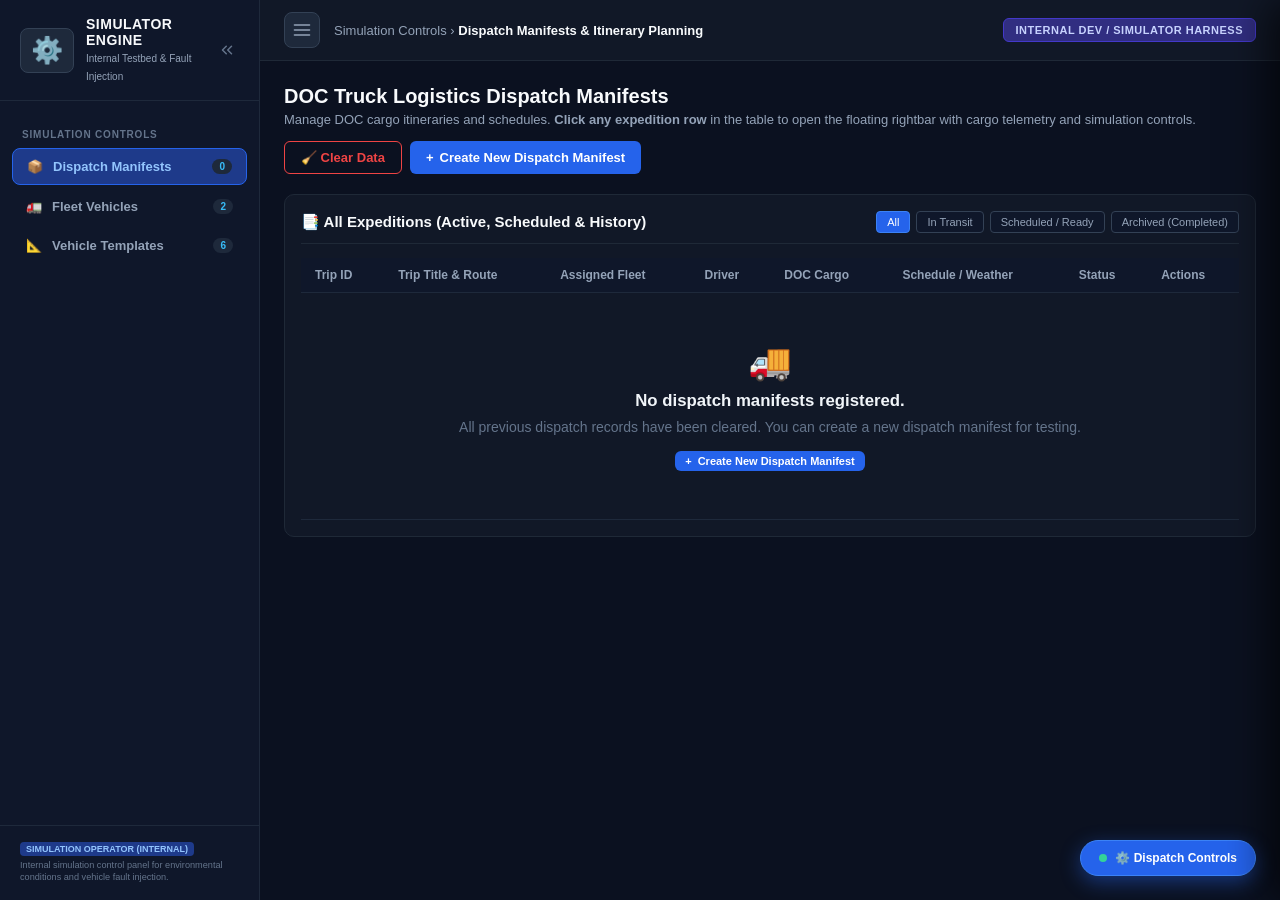
==== commit 6a7a7927: "refactor(web-ui): localize web interfaces and telemetry modules to technical English - Standardize /" ====
--- a/src/web/static/config/index.html
+++ b/src/web/static/config/index.html
@@ -1,9 +1,9 @@
 <!DOCTYPE html>
-<html lang="id">
+<html lang="en">
 <head>
   <meta charset="UTF-8">
   <meta name="viewport" content="width=device-width, initial-scale=1.0">
-  <title>Simulator Engine Console &bull; Pengendali Simulasi Truk IoT DOC (Internal)</title>
+  <title>Simulator Engine Console &bull; DOC IoT Truck Simulation Controller (Internal)</title>
   <link rel="icon" type="image/svg+xml" href="favicon.svg?v=2">
   <link rel="alternate icon" type="image/x-icon" href="favicon.ico?v=2">
   <link rel="icon" type="image/png" sizes="32x32" href="favicon-32x32.png?v=2">
@@ -27,7 +27,7 @@
             <small>Internal Testbed & Fault Injection</small>
           </div>
         </div>
-        <button type="button" class="btn-sidebar-collapse" id="btnCollapseSidebar" title="Tutup Leftbar (Sidebar)" aria-label="Tutup Sidebar">
+        <button type="button" class="btn-sidebar-collapse" id="btnCollapseSidebar" title="Collapse Sidebar" aria-label="Collapse Sidebar">
           <svg width="18" height="18" viewBox="0 0 24 24" fill="none" stroke="currentColor" stroke-width="2" stroke-linecap="round" stroke-linejoin="round">
             <polyline points="11 17 6 12 11 7"></polyline>
             <polyline points="18 17 13 12 18 7"></polyline>
@@ -36,30 +36,30 @@
       </div>
 
       <nav class="sidebar-nav">
-        <div class="nav-section-title">KONTROL SIMULASI</div>
+        <div class="nav-section-title">SIMULATION CONTROLS</div>
         
         <button class="nav-item active" id="navExpeditions" data-view="view-expeditions">
           <span class="nav-icon">📦</span>
-          <span class="nav-label">Daftar Pengiriman</span>
+          <span class="nav-label">Dispatch Manifests</span>
           <span class="nav-badge" id="badgeExpeditionCount">2</span>
         </button>
 
         <button class="nav-item" id="navVehicles" data-view="view-vehicles">
           <span class="nav-icon">🚛</span>
-          <span class="nav-label">Daftar Kendaraan</span>
+          <span class="nav-label">Fleet Vehicles</span>
           <span class="nav-badge" id="badgeVehicleCount">2</span>
         </button>
 
         <button class="nav-item" id="navTemplates" data-view="view-templates">
           <span class="nav-icon">📐</span>
-          <span class="nav-label">Template Truk</span>
+          <span class="nav-label">Vehicle Templates</span>
           <span class="nav-badge" id="badgeTemplateCount">6</span>
         </button>
       </nav>
 
       <div class="sidebar-footer">
         <div class="role-pill">SIMULATION OPERATOR (INTERNAL)</div>
-        <small>Panel pengendali simulasi internal untuk injeksi kondisi rute & kerusakan truk.</small>
+        <small>Internal simulation control panel for environmental conditions and vehicle fault injection.</small>
       </div>
     </aside>
 
@@ -72,7 +72,7 @@
       <!-- Top App Bar -->
       <header class="content-header">
         <div class="header-left-group">
-          <button type="button" class="btn-toggle-sidebar" id="btnToggleSidebar" title="Buka / Tutup Leftbar (Sidebar)" aria-label="Toggle Sidebar">
+          <button type="button" class="btn-toggle-sidebar" id="btnToggleSidebar" title="Toggle Sidebar" aria-label="Toggle Sidebar">
             <svg width="20" height="20" viewBox="0 0 24 24" fill="none" stroke="currentColor" stroke-width="2" stroke-linecap="round" stroke-linejoin="round">
               <line x1="3" y1="12" x2="21" y2="12"></line>
               <line x1="3" y1="6" x2="21" y2="6"></line>
@@ -80,8 +80,8 @@
             </svg>
           </button>
           <div class="header-breadcrumb">
-            <span id="breadcrumbSection">Kontrol Simulasi</span> &rsaquo; 
-            <strong id="breadcrumbPage">Daftar Pengiriman & Rencana Perjalanan</strong>
+            <span id="breadcrumbSection">Simulation Controls</span> &rsaquo; 
+            <strong id="breadcrumbPage">Dispatch Manifests & Itinerary Planning</strong>
           </div>
         </div>
         <div class="header-actions">
@@ -89,7 +89,7 @@
         </div>
       </header>
 
-      <!-- VIEW 1: DAFTAR PENGIRIMAN & RENCANA PERJALANAN -->
+      <!-- VIEW 1: DISPATCH MANIFESTS & ROUTE PLANNING -->
       <section class="view-panel active" id="view-expeditions">
         
         <!-- Split Container: Table on Left/Center, Detail & Simulation Control on Rightbar -->
@@ -100,15 +100,15 @@
             
             <div class="view-header">
               <div>
-                <h2>Daftar Pengiriman Logistik Truk DOC</h2>
-                <p>Kelola rencana perjalanan kargo DOC. <strong>Klik salah satu baris pengiriman</strong> pada tabel untuk membuka panel mengambang (<em>floating rightbar</em>) detail kargo dan pengendali simulasi.</p>
+                <h2>DOC Truck Logistics Dispatch Manifests</h2>
+                <p>Manage DOC cargo itineraries and schedules. <strong>Click any expedition row</strong> in the table to open the floating rightbar with cargo telemetry and simulation controls.</p>
               </div>
               <div style="display:flex; gap:8px;">
-                <button class="btn btn-outline" id="btnClearExpeditions" title="Bersihkan dan reset seluruh data pengiriman ke jadwal pangkalan awal" style="border-color:#ef4444; color:#ef4444;">
-                  🧹 Bersihkan Data
+                <button class="btn btn-outline" id="btnClearExpeditions" title="Clear and reset all dispatch data to initial state" style="border-color:#ef4444; color:#ef4444;">
+                  🧹 Clear Data
                 </button>
                 <button class="btn btn-primary" id="btnOpenNewExpeditionModal">
-                  <span>+</span> Buat Rencana Pengiriman Baru
+                  <span>+</span> Create New Dispatch Manifest
                 </button>
               </div>
             </div>
@@ -116,12 +116,12 @@
             <!-- TABLE OF EXPEDITIONS -->
             <div class="card table-card">
               <div class="card-header">
-                <h3>📑 Semua Pengiriman (Aktif, Rencana & Riwayat)</h3>
+                <h3>📑 All Expeditions (Active, Scheduled & History)</h3>
                 <div class="table-filters">
-                  <button class="table-filter-btn active" data-filter="ALL">Semua</button>
-                  <button class="table-filter-btn" data-filter="RUNNING">Sedang Berjalan</button>
-                  <button class="table-filter-btn" data-filter="READY">Siap Berangkat</button>
-                  <button class="table-filter-btn" data-filter="COMPLETED">Riwayat (Selesai)</button>
+                  <button class="table-filter-btn active" data-filter="ALL">All</button>
+                  <button class="table-filter-btn" data-filter="RUNNING">In Transit</button>
+                  <button class="table-filter-btn" data-filter="READY">Scheduled / Ready</button>
+                  <button class="table-filter-btn" data-filter="COMPLETED">Archived (Completed)</button>
                 </div>
               </div>
 
@@ -129,14 +129,14 @@
                 <table class="data-table" id="expeditionsTable">
                   <thead>
                     <tr>
-                      <th>ID Pengiriman</th>
-                      <th>Nama Perjalanan & Rute</th>
-                      <th>Armada Truk</th>
-                      <th>Pengemudi</th>
-                      <th>Kargo DOC</th>
-                      <th>Waktu / Cuaca</th>
+                      <th>Trip ID</th>
+                      <th>Trip Title & Route</th>
+                      <th>Assigned Fleet</th>
+                      <th>Driver</th>
+                      <th>DOC Cargo</th>
+                      <th>Schedule / Weather</th>
                       <th>Status</th>
-                      <th>Aksi</th>
+                      <th>Actions</th>
                     </tr>
                   </thead>
                   <tbody id="expeditionsTableBody">
@@ -151,7 +151,7 @@
           <!-- BACKDROP FLOATING RIGHTBAR -->
           <div class="rightbar-backdrop" id="tripRightbarBackdrop"></div>
 
-          <!-- FLOATING RIGHTBAR: DETAIL PENGIRIMAN & KONTROL SIMULASI -->
+          <!-- FLOATING RIGHTBAR: DISPATCH DETAILS & SIMULATION CONTROLS -->
           <aside class="app-rightbar" id="tripRightbar">
             
             <!-- Rightbar Header -->
@@ -159,24 +159,24 @@
               <div class="rightbar-header-title">
                 <span class="rb-icon">⚙️</span>
                 <div>
-                  <h3>Kontrol & Detail Pengiriman</h3>
+                  <h3>Dispatch Details & Simulation Controls</h3>
                   <small id="rbHeaderSub">Simulator Control Deck</small>
                 </div>
               </div>
               <div class="rb-header-actions">
-                <span class="status-pill ready" id="rbTripStatusBadge">SIAP BERANGKAT</span>
-                <button type="button" class="rb-close-btn" id="btnCloseRightbar" title="Tutup Panel Kontrol">&times;</button>
+                <span class="status-pill ready" id="rbTripStatusBadge">SCHEDULED / READY</span>
+                <button type="button" class="rb-close-btn" id="btnCloseRightbar" title="Close Control Deck">&times;</button>
               </div>
             </div>
 
             <!-- Rightbar Content Body -->
             <div class="rightbar-body">
               
-              <!-- SECTION 1: DETAIL INFORMASI PENGIRIMAN -->
+              <!-- SECTION 1: DISPATCH DETAILS -->
               <div class="rb-section">
                 <div class="rb-section-header">
                   <span class="rb-sec-icon">📦</span>
-                  <h4>DETAIL PENGIRIMAN</h4>
+                  <h4>DISPATCH DETAILS</h4>
                 </div>
 
                 <div class="rb-trip-card">
@@ -184,88 +184,88 @@
                     <span class="rb-trip-id" id="ctrlTripId">TRIP-20261029-01</span>
                     <span class="rb-do-pill" id="ctrlTripDO">DO-CPI-SBG-20261029-01</span>
                   </div>
-                  <h4 class="rb-trip-title" id="ctrlTripTitle">Pengiriman Inti Subang &rarr; Bogor Farm</h4>
+                  <h4 class="rb-trip-title" id="ctrlTripTitle">Main Dispatch Subang &rarr; Bogor Farm</h4>
                   
                   <div class="rb-detail-grid">
-                    <!-- SEKSI 2: KARAKTERISTIK BIOLOGIS DOC & KEMASAN -->
-                    <div class="rb-detail-item">
-                      <span class="rb-label">Galur / Strain:</span>
+                    <!-- SECTION 2: BIOMETRIC CHARACTERISTICS & PACKAGING -->
+                    <div class="rb-detail-item">
+                      <span class="rb-label">Strain / Breed:</span>
                       <strong id="ctrlStrainInfo">Cobb 500</strong>
                     </div>
                     <div class="rb-detail-item">
-                      <span class="rb-label">Jenis Kelamin (Sexing):</span>
-                      <strong id="ctrlGenderInfo">Campur (As-Hatched)</strong>
-                    </div>
-                    <div class="rb-detail-item">
-                      <span class="rb-label">Biomassa Kargo:</span>
-                      <strong id="ctrlBiomassInfo">1.613 kg (42.0 g/ekor)</strong>
-                    </div>
-                    <div class="rb-detail-item">
-                      <span class="rb-label">Umur Induk (Breeder):</span>
-                      <strong id="ctrlBreederAgeInfo">Prime (30-50 Mgg)</strong>
+                      <span class="rb-label">Sexing Ratio:</span>
+                      <strong id="ctrlGenderInfo">As-Hatched (Straight Run)</strong>
+                    </div>
+                    <div class="rb-detail-item">
+                      <span class="rb-label">Cargo Biomass:</span>
+                      <strong id="ctrlBiomassInfo">1,613 kg (42.0 g/chick)</strong>
+                    </div>
+                    <div class="rb-detail-item">
+                      <span class="rb-label">Breeder Flock Age:</span>
+                      <strong id="ctrlBreederAgeInfo">Prime (30-50 Wks)</strong>
                     </div>
                     <div class="rb-detail-item full-width">
-                      <span class="rb-label">Kemasan & Kepadatan:</span>
-                      <strong id="ctrlPackagingInfo">Boks Plastik Berventilasi (100 ekor/boks)</strong>
-                    </div>
-
-                    <!-- SEKSI 3: ARMADA, PENGEMUDI & SETPOINT MIKROKLIMAT -->
-                    <div class="rb-detail-item">
-                      <span class="rb-label">Armada Truk:</span>
+                      <span class="rb-label">Packaging & Density:</span>
+                      <strong id="ctrlPackagingInfo">Ventilated Plastic Crate (100 chicks/box)</strong>
+                    </div>
+
+                    <!-- SECTION 3: FLEET, DRIVER & MICROCLIMATE SETPOINT -->
+                    <div class="rb-detail-item">
+                      <span class="rb-label">Assigned Vehicle:</span>
                       <strong id="ctrlTruckInfo">TRUCK-AJ-36000-01 (DD 8741 XY)</strong>
                     </div>
                     <div class="rb-detail-item">
-                      <span class="rb-label">Model Vendor:</span>
-                      <strong id="ctrlModelInfo">Truk Modifikasi Blower Tropis (Audy Joinaldy 2020)</strong>
-                    </div>
-                    <div class="rb-detail-item">
-                      <span class="rb-label">Nama Pengemudi:</span>
+                      <span class="rb-label">Vehicle Template:</span>
+                      <strong id="ctrlModelInfo">Tropical Blower Truck (Audy Joinaldy 2020)</strong>
+                    </div>
+                    <div class="rb-detail-item">
+                      <span class="rb-label">Assigned Driver:</span>
                       <strong id="ctrlDriverInfo">Rahmat Santoso</strong>
                     </div>
                     <div class="rb-detail-item">
-                      <span class="rb-label">Jumlah Muatan:</span>
-                      <strong id="ctrlLoadInfo">38.400 DOC</strong>
-                    </div>
-                    <div class="rb-detail-item">
-                      <span class="rb-label">Target Suhu Kargo:</span>
+                      <span class="rb-label">Cargo Quantity:</span>
+                      <strong id="ctrlLoadInfo">38,400 DOC</strong>
+                    </div>
+                    <div class="rb-detail-item">
+                      <span class="rb-label">Target Cargo Setpoint:</span>
                       <strong id="ctrlSetpointInfo">25.0°C</strong>
                     </div>
                     <div class="rb-detail-item">
-                      <span class="rb-label">Target Kelembapan:</span>
+                      <span class="rb-label">Target Humidity:</span>
                       <strong id="ctrlTargetRHInfo">65% RH</strong>
                     </div>
                     <div class="rb-detail-item">
-                      <span class="rb-label">Solar Genset / Aki:</span>
+                      <span class="rb-label">Reefer Fuel / Battery:</span>
                       <strong id="ctrlPowerInfo">100.0% &bull; 24.2 V</strong>
                     </div>
                     <div class="rb-detail-item">
-                      <span class="rb-label">Sinyal Seluler / Buffer:</span>
+                      <span class="rb-label">Cellular Signal / Buffer:</span>
                       <strong id="ctrlNetworkInfo">4G Online (0 Buf)</strong>
                     </div>
                     <div class="rb-detail-item full-width">
-                      <span class="rb-label">Paket Telemetri Streaming (IoT Stream):</span>
+                      <span class="rb-label">Telemetry IoT Stream:</span>
                       <strong id="ctrlHashInfo">Seq #1 &bull; 1.0 Hz Active</strong>
                     </div>
 
-                    <!-- SEKSI 4: RUTE GEOSPASIAL & WAKTU KEBERANGKATAN -->
-                    <div class="rb-detail-item">
-                      <span class="rb-label">Jadwal Keberangkatan:</span>
-                      <strong id="ctrlDepartureTime">2026-10-31 • 08:00 WIB (☀️ Siang)</strong>
-                    </div>
-                    <div class="rb-detail-item">
-                      <span class="rb-label">Kondisi Cuaca:</span>
-                      <strong id="ctrlWeatherInfo">Cerah 🌤️</strong>
+                    <!-- SECTION 4: GEOSPATIAL ROUTE & DEPARTURE SCHEDULE -->
+                    <div class="rb-detail-item">
+                      <span class="rb-label">Departure Schedule:</span>
+                      <strong id="ctrlDepartureTime">2026-10-31 • 08:00 WIB (☀️ Daytime)</strong>
+                    </div>
+                    <div class="rb-detail-item">
+                      <span class="rb-label">Weather Condition:</span>
+                      <strong id="ctrlWeatherInfo">Clear 🌤️</strong>
                     </div>
                     <div class="rb-detail-item full-width">
-                      <span class="rb-label">🛣️ Kategori Jalur:</span>
-                      <strong id="ctrlRouteType">Jalur Tol (145 km)</strong>
+                      <span class="rb-label">🛣️ Route Category:</span>
+                      <strong id="ctrlRouteType">Toll Expressway (145 km)</strong>
                     </div>
                     <div class="rb-detail-item full-width">
-                      <span class="rb-label">📍 Titik Asal (Point A):</span>
+                      <span class="rb-label">📍 Origin (Point A):</span>
                       <strong id="ctrlOriginInfo">Subang Hatchery (-6.5650, 107.7600)</strong>
                     </div>
                     <div class="rb-detail-item full-width">
-                      <span class="rb-label">🏁 Titik Tujuan (Point B):</span>
+                      <span class="rb-label">🏁 Destination (Point B):</span>
                       <strong id="ctrlDestInfo">Bogor Broiler Farm (-6.5980, 106.7990)</strong>
                     </div>
                   </div>
@@ -276,14 +276,14 @@
               <div class="rb-section">
                 <div class="rb-section-header">
                   <span class="rb-sec-icon">🎮</span>
-                  <h4>KONTROL MESIN & SIMULASI</h4>
+                  <h4>ENGINE & SIMULATION CONTROLS</h4>
                 </div>
 
                 <!-- Engine State Display -->
                 <div class="engine-state-display rb-engine-display">
                   <span class="engine-badge" id="engineStatusBadge">
                     <span class="engine-dot"></span>
-                    <span id="engineStatusText">MESIN MATI (STANDBY)</span>
+                    <span id="engineStatusText">ENGINE OFF (STANDBY)</span>
                   </span>
                 </div>
 
@@ -291,19 +291,19 @@
                 <button class="btn btn-engine-power btn-start rb-btn-power" id="btnToggleEngine">
                   <span class="power-icon">⚡</span>
                   <div>
-                    <strong id="btnEngineTitle">HIDUPKAN MESIN & BERANGKATKAN TRUK</strong>
-                    <small id="btnEngineSub">Kalkulasi fisika aktif & jalankan simulasi pergerakan truk</small>
+                    <strong id="btnEngineTitle">START ENGINE & DISPATCH TRUCK</strong>
+                    <small id="btnEngineSub">Activate physics pipeline & stream live telemetry</small>
                   </div>
                 </button>
 
                 <!-- Reset Button -->
                 <button class="btn btn-secondary rb-btn-reset" id="btnResetTrip">
-                  🔁 Reset ke Titik A (KM 0)
+                  🔁 Reset to Origin (KM 0)
                 </button>
 
                 <!-- Speed Multiplier -->
                 <div class="speed-control-box rb-speed-box">
-                  <label>Percepatan Waktu Simulasi:</label>
+                  <label>Simulation Time Acceleration:</label>
                   <div class="speed-btn-group">
                     <button class="speed-btn active" data-speed="1">1x</button>
                     <button class="speed-btn" data-speed="2">2x</button>
@@ -317,21 +317,21 @@
               <div class="rb-section">
                 <div class="rb-section-header">
                   <span class="rb-sec-icon">⚙️</span>
-                  <h4>KONTROL AKTUATOR & GANGGUAN MEKANIS</h4>
+                  <h4>ACTUATOR CONTROLS & MECHANICAL FAULTS</h4>
                 </div>
                 
                 <div style="display:flex; gap:8px; margin-bottom:10px; width:100%; box-sizing:border-box;">
                   <div style="flex:1; min-width:0;">
-                    <label style="font-size:10px; color:#94a3b8; font-weight:700; display:block; margin-bottom:3px;">Kecepatan Kipas:</label>
+                    <label style="font-size:10px; color:#94a3b8; font-weight:700; display:block; margin-bottom:3px;">Blower Fan Speed:</label>
                     <select id="ctrlFanSpeed" class="form-select-sm" style="width:100%;">
                       <option value="HIGH" selected>Fan: HIGH (15k m³/h)</option>
                       <option value="MED">Fan: MED (10k m³/h)</option>
                       <option value="LOW">Fan: LOW (5k m³/h)</option>
-                      <option value="OFF">Fan: OFF (Mati)</option>
+                      <option value="OFF">Fan: OFF</option>
                     </select>
                   </div>
                   <div style="flex:1; min-width:0;">
-                    <label style="font-size:10px; color:#94a3b8; font-weight:700; display:block; margin-bottom:3px;">Damper Kisi Udara:</label>
+                    <label style="font-size:10px; color:#94a3b8; font-weight:700; display:block; margin-bottom:3px;">Air Inlet Damper:</label>
                     <select id="ctrlAirInlet" class="form-select-sm" style="width:100%;">
                       <option value="OPEN" selected>Damper: OPEN (100%)</option>
                       <option value="PARTIAL">Damper: PARTIAL (40%)</option>
@@ -341,12 +341,12 @@
                 </div>
 
                 <div class="rb-fault-grid">
-                  <button class="btn-fault-toggle" id="toggleChiller">❄️ AC Chiller Mati</button>
-                  <button class="btn-fault-toggle" id="toggleDoor">🚪 Buka Pintu Belakang</button>
-                  <button class="btn-fault-toggle" id="toggleVent">🌬️ Matikan Kipas ($CO_2 \uparrow$)</button>
-                  <button class="btn-fault-toggle" id="toggleTraffic">🛑 Rem Mendadak (Macet)</button>
-                  <button class="btn-fault-toggle" id="toggleFuelEmpty">⚡ Habiskan Solar (&lt;15%)</button>
-                  <button class="btn-fault-toggle" id="toggleLowBattery">🔋 Voltase Aki Drop (&lt;11.5V)</button>
+                  <button class="btn-fault-toggle" id="toggleChiller">❄️ HVAC Chiller Breakdown</button>
+                  <button class="btn-fault-toggle" id="toggleDoor">🚪 Open Cargo Door</button>
+                  <button class="btn-fault-toggle" id="toggleVent">🌬️ Blower Jam ($CO_2 \uparrow$)</button>
+                  <button class="btn-fault-toggle" id="toggleTraffic">🛑 Emergency Braking (Jam)</button>
+                  <button class="btn-fault-toggle" id="toggleFuelEmpty">⚡ Low Reefer Fuel (&lt;15%)</button>
+                  <button class="btn-fault-toggle" id="toggleLowBattery">🔋 Battery Drop (&lt;11.5V)</button>
                 </div>
               </div>
 
@@ -354,15 +354,15 @@
               <div class="rb-section">
                 <div class="rb-section-header">
                   <span class="rb-sec-icon">🔬</span>
-                  <h4>INJEKSI SENSOR & JARINGAN (PAPER 1)</h4>
+                  <h4>SENSOR & NETWORK FAULT INJECTION (PAPER 1)</h4>
                 </div>
                 <div class="rb-fault-grid">
-                  <button class="btn-fault-toggle" id="toggleSensorDrift">🌡️ Drift Sensor (+0.2°C/m)</button>
+                  <button class="btn-fault-toggle" id="toggleSensorDrift">🌡️ Sensor Drift (+0.2°C/min)</button>
                   <button class="btn-fault-toggle" id="toggleSensorFreeze">❄️ Freeze CO₂ (Stuck-at)</button>
                   <button class="btn-fault-toggle" id="toggleSensorSpike">⚡ Outlier Spike (+50°C)</button>
                   <button class="btn-fault-toggle" id="toggleSensorNull">❌ Sensor Null (Packet Drop)</button>
-                  <button class="btn-fault-toggle" id="toggleBlankSpot">📶 Blank Spot (Buffer Local)</button>
-                  <button class="btn-fault-toggle" id="triggerSeqGap">🔀 Loncat Seq # (Tamper Test)</button>
+                  <button class="btn-fault-toggle" id="toggleBlankSpot">📶 Blank Spot (Local Buffer)</button>
+                  <button class="btn-fault-toggle" id="triggerSeqGap">🔀 Jump Seq # (Tamper Test)</button>
                 </div>
               </div>
 
@@ -370,27 +370,27 @@
               <div class="rb-section">
                 <div class="rb-section-header">
                   <span class="rb-sec-icon">🛣️</span>
-                  <h4>KONDISI JALAN & SINYAL (SUBANG &rarr; BOGOR)</h4>
+                  <h4>ROADWAY CONDITIONS & SIGNAL (SUBANG &rarr; BOGOR)</h4>
                 </div>
                 
                 <div class="segment-config-grid">
                   <div class="seg-config-row" style="flex-direction:column; align-items:flex-start; gap:4px; padding:6px 0; border-bottom:1px solid #1e293b;">
                     <div style="display:flex; justify-content:space-between; width:100%;">
-                      <span class="seg-label" id="rbSegLabel1">KM 0-25: Arteri Subang</span>
-                      <small style="color:#38bdf8; font-size:10px;" id="rbSegSub1">Hatchery Hulu</small>
+                      <span class="seg-label" id="rbSegLabel1">KM 0-25: Subang Arterial</span>
+                      <small style="color:#38bdf8; font-size:10px;" id="rbSegSub1">Upstream Hatchery</small>
                     </div>
                     <div style="display:flex; gap:6px; width:100%;">
                       <select id="rbSeg1" class="form-select-sm" style="flex:1;">
-                        <option value="FREE_FLOW">🟢 Lancar</option>
-                        <option value="CONGESTED">🟡 Padat</option>
-                        <option value="GRIDLOCK">🔴 Macet</option>
-                        <option value="DAMAGED_ROAD">⚠️ Rusak</option>
-                        <option value="FLOODED">🌊 Banjir</option>
-                        <option value="DISASTER_BLOCKED">⛔ Longsor</option>
+                        <option value="FREE_FLOW">🟢 Free Flow</option>
+                        <option value="CONGESTED">🟡 Congested</option>
+                        <option value="GRIDLOCK">🔴 Gridlock</option>
+                        <option value="DAMAGED_ROAD">⚠️ Damaged</option>
+                        <option value="FLOODED">🌊 Flooded</option>
+                        <option value="DISASTER_BLOCKED">⛔ Blocked</option>
                       </select>
                       <select id="rbSig1" class="form-select-sm" style="flex:1;">
-                        <option value="GOOD">📶 4G Lancar</option>
-                        <option value="FADING">📶 Lemah</option>
+                        <option value="GOOD">📶 4G Online</option>
+                        <option value="FADING">📶 Fading</option>
                         <option value="BAD">❌ Blank Spot</option>
                       </select>
                     </div>
@@ -398,21 +398,21 @@
 
                   <div class="seg-config-row" style="flex-direction:column; align-items:flex-start; gap:4px; padding:6px 0; border-bottom:1px solid #1e293b;">
                     <div style="display:flex; justify-content:space-between; width:100%;">
-                      <span class="seg-label" id="rbSegLabel2">KM 25-65: Tol Cipali</span>
-                      <small style="color:#38bdf8; font-size:10px;" id="rbSegSub2">Jalur Tol Utama</small>
+                      <span class="seg-label" id="rbSegLabel2">KM 25-65: Cipali Tollway</span>
+                      <small style="color:#38bdf8; font-size:10px;" id="rbSegSub2">Main Expressway</small>
                     </div>
                     <div style="display:flex; gap:6px; width:100%;">
                       <select id="rbSeg2" class="form-select-sm" style="flex:1;">
-                        <option value="FREE_FLOW">🟢 Lancar</option>
-                        <option value="CONGESTED">🟡 Padat</option>
-                        <option value="GRIDLOCK">🔴 Macet</option>
-                        <option value="DAMAGED_ROAD">⚠️ Rusak</option>
-                        <option value="FLOODED">🌊 Banjir</option>
-                        <option value="DISASTER_BLOCKED">⛔ Longsor</option>
+                        <option value="FREE_FLOW">🟢 Free Flow</option>
+                        <option value="CONGESTED">🟡 Congested</option>
+                        <option value="GRIDLOCK">🔴 Gridlock</option>
+                        <option value="DAMAGED_ROAD">⚠️ Damaged</option>
+                        <option value="FLOODED">🌊 Flooded</option>
+                        <option value="DISASTER_BLOCKED">⛔ Blocked</option>
                       </select>
                       <select id="rbSig2" class="form-select-sm" style="flex:1;">
-                        <option value="GOOD">📶 4G Lancar</option>
-                        <option value="FADING">📶 Lemah</option>
+                        <option value="GOOD">📶 4G Online</option>
+                        <option value="FADING">📶 Fading</option>
                         <option value="BAD">❌ Blank Spot</option>
                       </select>
                     </div>
@@ -420,21 +420,21 @@
 
                   <div class="seg-config-row" style="flex-direction:column; align-items:flex-start; gap:4px; padding:6px 0; border-bottom:1px solid #1e293b;">
                     <div style="display:flex; justify-content:space-between; width:100%;">
-                      <span class="seg-label" id="rbSegLabel3">KM 65-105: Tol Japek</span>
-                      <small style="color:#38bdf8; font-size:10px;" id="rbSegSub3">Area Padat Industri</small>
+                      <span class="seg-label" id="rbSegLabel3">KM 65-105: Japek Tollway</span>
+                      <small style="color:#38bdf8; font-size:10px;" id="rbSegSub3">Industrial Corridor</small>
                     </div>
                     <div style="display:flex; gap:6px; width:100%;">
                       <select id="rbSeg3" class="form-select-sm" style="flex:1;">
-                        <option value="FREE_FLOW">🟢 Lancar</option>
-                        <option value="CONGESTED">🟡 Padat</option>
-                        <option value="GRIDLOCK">🔴 Macet</option>
-                        <option value="DAMAGED_ROAD">⚠️ Rusak</option>
-                        <option value="FLOODED">🌊 Banjir</option>
-                        <option value="DISASTER_BLOCKED">⛔ Longsor</option>
+                        <option value="FREE_FLOW">🟢 Free Flow</option>
+                        <option value="CONGESTED">🟡 Congested</option>
+                        <option value="GRIDLOCK">🔴 Gridlock</option>
+                        <option value="DAMAGED_ROAD">⚠️ Damaged</option>
+                        <option value="FLOODED">🌊 Flooded</option>
+                        <option value="DISASTER_BLOCKED">⛔ Blocked</option>
                       </select>
                       <select id="rbSig3" class="form-select-sm" style="flex:1;">
-                        <option value="GOOD">📶 4G Lancar</option>
-                        <option value="FADING">📶 Lemah</option>
+                        <option value="GOOD">📶 4G Online</option>
+                        <option value="FADING">📶 Fading</option>
                         <option value="BAD">❌ Blank Spot</option>
                       </select>
                     </div>
@@ -442,21 +442,21 @@
 
                   <div class="seg-config-row" style="flex-direction:column; align-items:flex-start; gap:4px; padding:6px 0; border-bottom:1px solid #1e293b;">
                     <div style="display:flex; justify-content:space-between; width:100%;">
-                      <span class="seg-label" id="rbSegLabel4">KM 105-135: Tol Jagorawi</span>
-                      <small style="color:#38bdf8; font-size:10px;" id="rbSegSub4">Perbukitan & Terowongan</small>
+                      <span class="seg-label" id="rbSegLabel4">KM 105-135: Jagorawi Tollway</span>
+                      <small style="color:#38bdf8; font-size:10px;" id="rbSegSub4">Hilly & Underpass Zone</small>
                     </div>
                     <div style="display:flex; gap:6px; width:100%;">
                       <select id="rbSeg4" class="form-select-sm" style="flex:1;">
-                        <option value="FREE_FLOW">🟢 Lancar</option>
-                        <option value="CONGESTED">🟡 Padat</option>
-                        <option value="GRIDLOCK">🔴 Macet</option>
-                        <option value="DAMAGED_ROAD">⚠️ Rusak</option>
-                        <option value="FLOODED">🌊 Banjir</option>
-                        <option value="DISASTER_BLOCKED">⛔ Longsor</option>
+                        <option value="FREE_FLOW">🟢 Free Flow</option>
+                        <option value="CONGESTED">🟡 Congested</option>
+                        <option value="GRIDLOCK">🔴 Gridlock</option>
+                        <option value="DAMAGED_ROAD">⚠️ Damaged</option>
+                        <option value="FLOODED">🌊 Flooded</option>
+                        <option value="DISASTER_BLOCKED">⛔ Blocked</option>
                       </select>
                       <select id="rbSig4" class="form-select-sm" style="flex:1;">
-                        <option value="GOOD">📶 4G Lancar</option>
-                        <option value="FADING">📶 Lemah</option>
+                        <option value="GOOD">📶 4G Online</option>
+                        <option value="FADING">📶 Fading</option>
                         <option value="BAD" selected>❌ Blank Spot</option>
                       </select>
                     </div>
@@ -464,21 +464,21 @@
 
                   <div class="seg-config-row" style="flex-direction:column; align-items:flex-start; gap:4px; padding:6px 0;">
                     <div style="display:flex; justify-content:space-between; width:100%;">
-                      <span class="seg-label" id="rbSegLabel5">KM 135-145: Arteri Bogor</span>
-                      <small style="color:#38bdf8; font-size:10px;" id="rbSegSub5">Farm Kedatangan Hilir</small>
+                      <span class="seg-label" id="rbSegLabel5">KM 135-145: Bogor Arterial</span>
+                      <small style="color:#38bdf8; font-size:10px;" id="rbSegSub5">Downstream Farm Arrival</small>
                     </div>
                     <div style="display:flex; gap:6px; width:100%;">
                       <select id="rbSeg5" class="form-select-sm" style="flex:1;">
-                        <option value="FREE_FLOW">🟢 Lancar</option>
-                        <option value="CONGESTED">🟡 Padat</option>
-                        <option value="GRIDLOCK">🔴 Macet</option>
-                        <option value="DAMAGED_ROAD">⚠️ Rusak</option>
-                        <option value="FLOODED">🌊 Banjir</option>
-                        <option value="DISASTER_BLOCKED">⛔ Longsor</option>
+                        <option value="FREE_FLOW">🟢 Free Flow</option>
+                        <option value="CONGESTED">🟡 Congested</option>
+                        <option value="GRIDLOCK">🔴 Gridlock</option>
+                        <option value="DAMAGED_ROAD">⚠️ Damaged</option>
+                        <option value="FLOODED">🌊 Flooded</option>
+                        <option value="DISASTER_BLOCKED">⛔ Blocked</option>
                       </select>
                       <select id="rbSig5" class="form-select-sm" style="flex:1;">
-                        <option value="GOOD">📶 4G Lancar</option>
-                        <option value="FADING">📶 Lemah</option>
+                        <option value="GOOD">📶 4G Online</option>
+                        <option value="FADING">📶 Fading</option>
                         <option value="BAD">❌ Blank Spot</option>
                       </select>
                     </div>
@@ -491,46 +491,46 @@
 
         </div>
 
-        <!-- Tombol Mengambang (Floating Action Button) Kontrol Pengiriman -->
-        <button class="floating-rb-trigger" id="btnOpenFloatingRightbar" title="Buka Panel Kontrol Pengiriman">
+        <!-- Floating Action Button for Dispatch Controls -->
+        <button class="floating-rb-trigger" id="btnOpenFloatingRightbar" title="Open Dispatch Control Deck">
           <span class="pulse-dot"></span>
-          <span>⚙️ Kontrol Pengiriman</span>
+          <span>⚙️ Dispatch Controls</span>
         </button>
       </section>
 
-      <!-- VIEW 2: DAFTAR KENDARAAN TERDAFTAR -->
+      <!-- VIEW 2: REGISTERED FLEET VEHICLES -->
       <section class="view-panel" id="view-vehicles">
         
         <div class="view-header">
           <div>
-            <h2>Daftar Armada Truk Terdaftar</h2>
-            <p>Kelola data armada operasional di sistem (berbasis template riset Audy Joinaldy 2020). Seluruh parameter fisik dan sensor otomatis mewarisi standar paten.</p>
+            <h2>Registered Vehicle Fleet</h2>
+            <p>Manage operational fleet vehicles (based on Audy Joinaldy 2020 research template). All physical and sensor parameters automatically inherit patent specifications.</p>
           </div>
           <button class="btn btn-primary" id="btnOpenNewVehicleModal">
-            <span>+</span> Daftarkan Kendaraan Baru
+            <span>+</span> Register New Vehicle
           </button>
         </div>
 
         <!-- Table of Registered Vehicles -->
         <div class="card table-card">
           <div class="card-header">
-            <h3>🚛 Armada Truk yang Terdaftar di Sistem</h3>
+            <h3>🚛 Registered Operational Fleet Vehicles</h3>
           </div>
 
           <div class="table-responsive">
             <table class="data-table" id="vehiclesTable">
               <thead>
                 <tr>
-                  <th>ID Truk</th>
-                  <th>Nomor Polisi</th>
-                  <th>Model / Vendor Acuan</th>
-                  <th>Tipe Sirkulasi Udara</th>
-                  <th>Kapasitas Maksimal</th>
-                  <th>Suhu Setpoint Standar</th>
-                  <th>Sensor Mikroklimat</th>
-                  <th>📍 Posisi GPS Terakhir</th>
+                  <th>Truck ID</th>
+                  <th>License Plate</th>
+                  <th>Reference Model & Vendor</th>
+                  <th>Airflow System</th>
+                  <th>Max Capacity</th>
+                  <th>Default Setpoint</th>
+                  <th>Microclimate Sensors</th>
+                  <th>📍 Last GPS Position</th>
                   <th>Status</th>
-                  <th>Detail Fisik & Sensor</th>
+                  <th>Physical & Sensor Spec</th>
                 </tr>
               </thead>
               <tbody id="vehiclesTableBody">
@@ -542,22 +542,22 @@
 
       </section>
 
-      <!-- VIEW 3: TEMPLATE SPESIFIKASI PATEN TRUK (data_truck.md) -->
+      <!-- VIEW 3: PATENTED VEHICLE SPECIFICATIONS (data_truck.md) -->
       <section class="view-panel" id="view-templates">
         
         <div class="view-header">
           <div>
-            <h2>Template Spesifikasi Paten Truk</h2>
-            <p>Master standar <strong>6 Template Armada Paten</strong> acuan riset empiris dan vendor industri internasional (<code>data_truck.md</code>). Seluruh dimensi fisik, tata udara, pendingin HVAC, dan suite sensor paten terkunci sebagai standar acuan.</p>
+            <h2>Patented Vehicle Specifications & Templates</h2>
+            <p>Master standards of **6 Patented Fleet Templates** from empirical research and international industry vendors (<code>data_truck.md</code>). All physical dimensions, airflow, HVAC refrigeration, and patented sensor suites are locked as reference benchmarks.</p>
           </div>
           <div class="header-actions">
             <button type="button" class="btn btn-primary" id="btnOpenAllPayloadsModal">
-              <span>📦</span> Contoh Payload Telemetri (data_truck.md)
+              <span>📦</span> Telemetry Payload Examples (data_truck.md)
             </button>
           </div>
         </div>
 
-        <!-- Vendor Reference Quick Cards (6 Template Paten Baku) -->
+        <!-- Vendor Reference Quick Cards (6 Patented Templates) -->
         <div class="vendor-cards-grid">
           
           <div class="vendor-card">
@@ -565,14 +565,14 @@
               <img src="/assets/images/trucks/truck_hatchtech.png?v=2" alt="HatchTech HatchTraveller" class="vendor-card-img" onerror="this.onerror=null; this.src='/assets/images/trucks/truck_hatchtech.jpg';">
             </div>
             <div>
-              <div class="vendor-badge">BELANDA &bull; PATEN</div>
+              <div class="vendor-badge">NETHERLANDS &bull; PATENT</div>
               <h4>HatchTech HatchTraveller</h4>
-              <p>Sistem aliran udara laminer (*Laminar Airflow*), kontrol mikro-iklim terdistribusi merata, kapasitas 38.400 DOC.</p>
-              <div class="vendor-meta">Sirkulasi: 15.000 m³/jam &bull; 2-Zona Mandiri</div>
+              <p>Laminar airflow architecture, uniformly distributed microclimate control, 38,400 DOC capacity.</p>
+              <div class="vendor-meta">Airflow: 15,000 m³/h &bull; Dual Independent Zones</div>
             </div>
             <div class="vendor-card-actions">
-              <button type="button" class="btn btn-sm btn-outline btn-view-spec" data-template="hatchtech">🔍 Spesifikasi Paten</button>
-              <button type="button" class="btn btn-sm btn-primary btn-view-payload" data-template="hatchtech">📦 Contoh Payload</button>
+              <button type="button" class="btn btn-sm btn-outline btn-view-spec" data-template="hatchtech">🔍 Patent Specs</button>
+              <button type="button" class="btn btn-sm btn-primary btn-view-payload" data-template="hatchtech">📦 Example Payload</button>
             </div>
           </div>
 
@@ -581,14 +581,14 @@
               <img src="/assets/images/trucks/truck_heering.png?v=2" alt="Heering Link Telematics" class="vendor-card-img" onerror="this.onerror=null; this.src='/assets/images/trucks/truck_heering.jpg';">
             </div>
             <div>
-              <div class="vendor-badge">BELANDA &bull; PATEN</div>
+              <div class="vendor-badge">NETHERLANDS &bull; PATENT</div>
               <h4>Heering Link Telematics</h4>
-              <p>Arsitektur telematika multi-titik paling spesifik untuk armada DOC. Multi-fan array atap dan inlet udara proporsional.</p>
-              <div class="vendor-meta">Kapasitas: 50.000 DOC &bull; Alarm GPRS FMS</div>
+              <p>Multi-point telematics architecture purpose-built for poultry transport. Roof fan array and proportional fresh air inlets.</p>
+              <div class="vendor-meta">Capacity: 50,000 DOC &bull; GPRS FMS Alarms</div>
             </div>
             <div class="vendor-card-actions">
-              <button type="button" class="btn btn-sm btn-outline btn-view-spec" data-template="heering">🔍 Spesifikasi Paten</button>
-              <button type="button" class="btn btn-sm btn-primary btn-view-payload" data-template="heering">📦 Contoh Payload</button>
+              <button type="button" class="btn btn-sm btn-outline btn-view-spec" data-template="heering">🔍 Patent Specs</button>
+              <button type="button" class="btn btn-sm btn-primary btn-view-payload" data-template="heering">📦 Example Payload</button>
             </div>
           </div>
 
@@ -597,14 +597,14 @@
               <img src="/assets/images/trucks/truck_thermoking.png?v=2" alt="Thermo King UT-Series" class="vendor-card-img" onerror="this.onerror=null; this.src='/assets/images/trucks/truck_thermoking.jpg';">
             </div>
             <div>
-              <div class="vendor-badge">IRLANDIA &bull; PATEN</div>
+              <div class="vendor-badge">IRELAND &bull; PATENT</div>
               <h4>Thermo King UT-Series</h4>
-              <p>Unit pendingin kompresor berat under-mount, data logger <em>CargoWatch</em> 6 probe kargo dan pemancar satelit/GPRS TracKing.</p>
-              <div class="vendor-meta">Kapasitas: 60.000 DOC &bull; Fail-safe Dual Unit</div>
+              <p>Heavy-duty undermount reefer compressor, <em>CargoWatch</em> 6-probe cargo logger and TracKing cellular/satellite tracking.</p>
+              <div class="vendor-meta">Capacity: 60,000 DOC &bull; Fail-safe Dual Unit</div>
             </div>
             <div class="vendor-card-actions">
-              <button type="button" class="btn btn-sm btn-outline btn-view-spec" data-template="thermoking">🔍 Spesifikasi Paten</button>
-              <button type="button" class="btn btn-sm btn-primary btn-view-payload" data-template="thermoking">📦 Contoh Payload</button>
+              <button type="button" class="btn btn-sm btn-outline btn-view-spec" data-template="thermoking">🔍 Patent Specs</button>
+              <button type="button" class="btn btn-sm btn-primary btn-view-payload" data-template="thermoking">📦 Example Payload</button>
             </div>
           </div>
 
@@ -613,14 +613,14 @@
               <img src="/assets/images/trucks/truck_carrier.png?v=2" alt="Carrier Transicold Lynx Fleet" class="vendor-card-img" onerror="this.onerror=null; this.src='/assets/images/trucks/truck_carrier.jpg';">
             </div>
             <div>
-              <div class="vendor-badge">AMERIKA SERIKAT &bull; PATEN</div>
+              <div class="vendor-badge">UNITED STATES &bull; PATENT</div>
               <h4>Carrier Transicold Lynx Fleet</h4>
-              <p>Standar arsitektur API Push Webhook rantai dingin, manajemen energi genset mandiri, dan integrasi cloud IoT telematika.</p>
-              <div class="vendor-meta">Kapasitas: 45.000 DOC &bull; Push API 1 Hz</div>
+              <p>Cold-chain push API webhook architecture, autonomous genset energy management, and cloud IoT telematics integration.</p>
+              <div class="vendor-meta">Capacity: 45,000 DOC &bull; 1 Hz Push API</div>
             </div>
             <div class="vendor-card-actions">
-              <button type="button" class="btn btn-sm btn-outline btn-view-spec" data-template="carrier">🔍 Spesifikasi Paten</button>
-              <button type="button" class="btn btn-sm btn-primary btn-view-payload" data-template="carrier">📦 Contoh Payload</button>
+              <button type="button" class="btn btn-sm btn-outline btn-view-spec" data-template="carrier">🔍 Patent Specs</button>
+              <button type="button" class="btn btn-sm btn-primary btn-view-payload" data-template="carrier">📦 Example Payload</button>
             </div>
           </div>
 
@@ -629,14 +629,14 @@
               <img src="/assets/images/trucks/truck_chengli.png?v=2" alt="Chengli Poultry Carrier" class="vendor-card-img" onerror="this.onerror=null; this.src='/assets/images/trucks/truck_chengli.jpg';">
             </div>
             <div>
-              <div class="vendor-badge">TIONGKOK &bull; PATEN</div>
+              <div class="vendor-badge">CHINA &bull; PATENT</div>
               <h4>Chengli Poultry Carrier</h4>
-              <p>Karoseri spesialis DOC negara berkembang. Ventilasi hisap atap (*roof exhaust*), kisi pasif bawah, dan konsol kabin.</p>
-              <div class="vendor-meta">Kapasitas: 30.000 DOC &bull; Blower Kisi Bawah</div>
+              <p>Specialized DOC bodywork for developing markets. Roof exhaust suction fans, passive lower louvers, and cabin console.</p>
+              <div class="vendor-meta">Capacity: 30,000 DOC &bull; Lower Louver Blowers</div>
             </div>
             <div class="vendor-card-actions">
-              <button type="button" class="btn btn-sm btn-outline btn-view-spec" data-template="chengli">🔍 Spesifikasi Paten</button>
-              <button type="button" class="btn btn-sm btn-primary btn-view-payload" data-template="chengli">📦 Contoh Payload</button>
+              <button type="button" class="btn btn-sm btn-outline btn-view-spec" data-template="chengli">🔍 Patent Specs</button>
+              <button type="button" class="btn btn-sm btn-primary btn-view-payload" data-template="chengli">📦 Example Payload</button>
             </div>
           </div>
 
@@ -645,14 +645,14 @@
               <img src="/assets/images/trucks/truck_joinaldy.png?v=2" alt="Truk Blower Non-AC Tropis Audy Joinaldy" class="vendor-card-img" onerror="this.onerror=null; this.src='/assets/images/trucks/truck_joinaldy.jpg';">
             </div>
             <div>
-              <div class="vendor-badge">INDONESIA (RISET) &bull; PATEN</div>
-              <h4>Truk Blower Non-AC Tropis</h4>
-              <p>Model empiris Audy Joinaldy (2020) rute Sulsel. Tanpa kompresor AC, ventilasi blower atap ($Y=1.2385X - 6.2567$).</p>
-              <div class="vendor-meta">Kapasitas: 36.000 DOC &bull; Ambang THI Kritis</div>
+              <div class="vendor-badge">INDONESIA (RESEARCH) &bull; PATENT</div>
+              <h4>Tropical Non-AC Blower Truck</h4>
+              <p>Empirical model of Audy Joinaldy (2020) for South Sulawesi route. Non-refrigerated roof blower ventilation ($Y=1.2385X - 6.2567$).</p>
+              <div class="vendor-meta">Capacity: 36,000 DOC &bull; Critical THI Threshold</div>
             </div>
             <div class="vendor-card-actions">
-              <button type="button" class="btn btn-sm btn-outline btn-view-spec" data-template="joinaldy">🔍 Spesifikasi Paten</button>
-              <button type="button" class="btn btn-sm btn-primary btn-view-payload" data-template="joinaldy">📦 Contoh Payload</button>
+              <button type="button" class="btn btn-sm btn-outline btn-view-spec" data-template="joinaldy">🔍 Patent Specs</button>
+              <button type="button" class="btn btn-sm btn-primary btn-view-payload" data-template="joinaldy">📦 Example Payload</button>
             </div>
           </div>
 
@@ -663,185 +663,185 @@
     </div>
   </div>
 
-  <!-- MODAL: BUAT RENCANA PENGIRIMAN BARU -->
+  <!-- MODAL: CREATE NEW DISPATCH MANIFEST -->
   <div class="modal-backdrop" id="modalNewExpedition">
     <div class="modal-dialog modal-lg">
       <div class="modal-content">
         
         <div class="modal-header">
-          <h3>📦 Buat Rencana Pengiriman Baru</h3>
+          <h3>📦 Create New Dispatch Manifest</h3>
           <button class="modal-close-btn" id="btnCloseExpeditionModal">&times;</button>
         </div>
 
         <form id="formNewExpedition">
           <div class="modal-body">
             
-            <!-- GRUP 1: IDENTITAS PERJALANAN & PENUGASAN ARMADA -->
+            <!-- GROUP 1: TRIP IDENTITY & VEHICLE ASSIGNMENT -->
             <div class="modal-section-title">
               <span class="sec-badge">1</span>
-              <span>GRUP 1: IDENTITAS PERJALANAN & PENUGASAN ARMADA</span>
-            </div>
-
-            <div class="form-row">
-              <div class="form-group col-half">
-                <label>Nomor ID Pengiriman:</label>
+              <span>GROUP 1: TRIP IDENTITY & VEHICLE ASSIGNMENT</span>
+            </div>
+
+            <div class="form-row">
+              <div class="form-group col-half">
+                <label>Dispatch ID (Trip ID):</label>
                 <input type="text" id="newTripId" class="form-input" required readonly>
-                <small class="field-hint">Dihasilkan otomatis berurutan</small>
-              </div>
-              <div class="form-group col-half">
-                <label>Nomor Surat Jalan / Delivery Order (DO):</label>
+                <small class="field-hint">Auto-generated sequential identifier</small>
+              </div>
+              <div class="form-group col-half">
+                <label>Delivery Order (DO) Number:</label>
                 <input type="text" id="newTripDO" class="form-input" value="DO-CPI-SBG-20261029-01" required>
-                <small class="field-hint">Nomor dokumen resmi rantai pasok (Audy Joinaldy 2020)</small>
+                <small class="field-hint">Official supply-chain consignment note</small>
               </div>
             </div>
 
             <div class="form-row">
               <div class="form-group full-width">
-                <label>Nama Rencana Pengiriman:</label>
-                <input type="text" id="newTripTitle" class="form-input" value="Pengiriman Inti DOC Subang ke Broiler Farm Bogor" required>
-              </div>
-            </div>
-
-            <div class="form-row">
-              <div class="form-group col-half">
-                <label>Pilih Armada Truk Berpendingin:</label>
+                <label>Dispatch Itinerary Title:</label>
+                <input type="text" id="newTripTitle" class="form-input" value="Main DOC Dispatch Subang to Broiler Farm Bogor" required>
+              </div>
+            </div>
+
+            <div class="form-row">
+              <div class="form-group col-half">
+                <label>Select Reefer Vehicle:</label>
                 <select id="newTripVehicleSelect" class="form-select" required>
                   <!-- Populated from vehicle list -->
                 </select>
-                <small class="field-hint">Mengacu pada Master Database Armada (data_truck.md)</small>
-              </div>
-              <div class="form-group col-half">
-                <label>Nama Pengemudi Utama (*Driver*):</label>
+                <small class="field-hint">References Fleet Master Database (data_truck.md)</small>
+              </div>
+              <div class="form-group col-half">
+                <label>Primary Driver Name:</label>
                 <input type="text" id="newTripDriver" class="form-input" value="Rahmat Santoso" required>
-                <small class="field-hint">Identitas pengemudi sah bersertifikasi cold-chain</small>
-              </div>
-            </div>
-
-            <div class="form-row">
-              <div class="form-group col-half">
-                <label>Level Solar Genset Awal (%):</label>
+                <small class="field-hint">Cold-chain certified commercial driver</small>
+              </div>
+            </div>
+
+            <div class="form-row">
+              <div class="form-group col-half">
+                <label>Initial Reefer Fuel Level (%):</label>
                 <input type="number" id="newTripFuel" class="form-input" value="100.0" min="10" max="100" step="1" required>
-                <small class="field-hint">Bahan bakar reefer genset (Carrier Lynx &bull; Alarm &lt; 15%)</small>
-              </div>
-              <div class="form-group col-half">
-                <label>Voltase Aki Kendali (Volt):</label>
+                <small class="field-hint">Reefer genset fuel (Carrier Lynx &bull; Alarm &lt; 15%)</small>
+              </div>
+              <div class="form-group col-half">
+                <label>Control Battery Voltage (V):</label>
                 <input type="number" id="newTripVoltage" class="form-input" value="24.2" min="10.5" max="28.5" step="0.1" required>
-                <small class="field-hint">Standar kelistrikan chiller: 24.0V - 25.5V</small>
+                <small class="field-hint">Reefer electrical standard: 24.0V - 25.5V</small>
               </div>
             </div>
 
             <hr class="form-divider">
 
-            <!-- GRUP 2: MANIFEST KARGO DOC (CARGO MANIFEST PARAMETERS) -->
+            <!-- GROUP 2: DOC CARGO MANIFEST -->
             <div class="modal-section-title">
               <span class="sec-badge">2</span>
-              <span>GRUP 2: MANIFEST KARGO DOC (CARGO MANIFEST)</span>
+              <span>GROUP 2: DOC CARGO MANIFEST</span>
             </div>
 
             <div class="form-row">
               <div class="form-group col-3">
-                <label>Jumlah Bibit DOC (Ekor):</label>
+                <label>DOC Cargo Quantity (Chicks):</label>
                 <input type="number" id="newTripQuantity" class="form-input" value="40000" min="1000" step="1000" required>
-                <small class="field-hint">Penentu beban kalor biologis kargo (Q_meta)</small>
+                <small class="field-hint">Biological heat load driver (Q_meta)</small>
               </div>
               <div class="form-group col-3">
-                <label>Galur / Strain Bibit DOC:</label>
+                <label>DOC Breed / Strain:</label>
                 <select id="newTripStrain" class="form-select">
-                  <option value="Cobb 500" selected>Cobb 500 (Standar Industri Indonesia)</option>
-                  <option value="Ross 308">Ross 308 (Laju Pertumbuhan Cepat)</option>
-                  <option value="Hubbard Classic">Hubbard Classic (Daya Tahan Kuat)</option>
+                  <option value="Cobb 500" selected>Cobb 500 (Industry Standard)</option>
+                  <option value="Ross 308">Ross 308 (Rapid Growth Rate)</option>
+                  <option value="Hubbard Classic">Hubbard Classic (High Robustness)</option>
                 </select>
-                <small class="field-hint">Toleransi stres termal THI</small>
+                <small class="field-hint">THI thermal stress tolerance</small>
               </div>
               <div class="form-group col-3">
-                <label>Bobot Awal Rata-Rata DOC (g/ekor):</label>
+                <label>Average Initial Weight (g/chick):</label>
                 <input type="number" id="newTripWeight" class="form-input" value="42.0" min="37.0" max="50.0" step="0.1" required>
-                <small class="field-hint">SNI 2019: Min 37 g &bull; Inersia termal</small>
-              </div>
-            </div>
-
-            <div class="form-row">
-              <div class="form-group col-half">
-                <label>Umur Indukan Pembibit (*Breeder Flock Age*):</label>
+                <small class="field-hint">SNI 2019: Min 37 g &bull; Thermal inertia</small>
+              </div>
+            </div>
+
+            <div class="form-row">
+              <div class="form-group col-half">
+                <label>Breeder Flock Age:</label>
                 <select id="newTripBreederAge" class="form-select">
-                  <option value="Prime (30 - 50 Minggu)" selected>Prime / Puncak (30 - 50 Minggu) — Daya Tahan Optimal</option>
-                  <option value="Young (< 30 Minggu)">Young / Muda (&lt; 30 Minggu) — Rentan Kedinginan</option>
-                  <option value="Old (> 50 Minggu)">Old / Tua (&gt; 50 Minggu) — Panas Metabolik Tinggi</option>
+                  <option value="Prime (30 - 50 Weeks)" selected>Prime / Peak (30 - 50 Weeks) — Optimal Robustness</option>
+                  <option value="Young (< 30 Weeks)">Young (&lt; 30 Weeks) — Cold Susceptible</option>
+                  <option value="Old (> 50 Weeks)">Old (&gt; 50 Weeks) — Elevated Metabolic Heat</option>
                 </select>
-                <small class="field-hint">Faktor risiko mortalitas & susut bobot (Yerpes 2021)</small>
-              </div>
-              <div class="form-group col-half">
-                <label>Jenis Kelamin Bibit (*Sexing*):</label>
+                <small class="field-hint">Mortality & shrinkage risk factor (Yerpes 2021)</small>
+              </div>
+              <div class="form-group col-half">
+                <label>Sexing Ratio:</label>
                 <select id="newTripGender" class="form-select">
-                  <option value="As-Hatched (Campur 50:50)" selected>Campur / As-Hatched (50:50 Jantan & Betina)</option>
-                  <option value="All-Male (Khusus Jantan)">Khusus Jantan (All-Male)</option>
-                  <option value="All-Female (Khusus Betina)">Khusus Betina (All-Female)</option>
+                  <option value="As-Hatched (Straight Run 50:50)" selected>As-Hatched / Straight Run (50:50 Male & Female)</option>
+                  <option value="All-Male">All-Male Consignment</option>
+                  <option value="All-Female">All-Female Consignment</option>
                 </select>
-                <small class="field-hint">Distribusi bobot kargo</small>
-              </div>
-            </div>
-
-            <div class="form-row">
-              <div class="form-group col-half">
-                <label>Tipe Boks Kemasan:</label>
+                <small class="field-hint">Cargo weight distribution</small>
+              </div>
+            </div>
+
+            <div class="form-row">
+              <div class="form-group col-half">
+                <label>Packaging Box Type:</label>
                 <select id="newTripBoxType" class="form-select">
-                  <option value="Boks Plastik Berventilasi (Crate)" selected>Boks Plastik Berventilasi (HatchTech/Heering Crate)</option>
-                  <option value="Boks Karton Sekali Pakai (Corrugated)">Boks Karton Berlubang Sekali Pakai (Corrugated)</option>
+                  <option value="Ventilated Plastic Crate" selected>Ventilated Plastic Crate (HatchTech/Heering Crate)</option>
+                  <option value="Corrugated Paper Box">Corrugated Ventilated Box (Single-use)</option>
                 </select>
-                <small class="field-hint">Resistensi sirkulasi aerodinamika kabin</small>
-              </div>
-              <div class="form-group col-half">
-                <label>Kepadatan per Boks Kargo:</label>
+                <small class="field-hint">Cargo bay aerodynamic resistance</small>
+              </div>
+              <div class="form-group col-half">
+                <label>Density per Cargo Box:</label>
                 <select id="newTripDensity" class="form-select">
-                  <option value="100" selected>100 Ekor / Boks (Standar Jarak Menengah)</option>
-                  <option value="80">80 Ekor / Boks (Rute Jauh / Cuaca Ekstrem - Onuk 2023)</option>
+                  <option value="100" selected>100 Chicks / Box (Medium Route Standard)</option>
+                  <option value="80">80 Chicks / Box (Long Haul / Extreme Climate - Onuk 2023)</option>
                 </select>
-                <small class="field-hint">Mencegah akumulasi panas lokal (*hotspot*)</small>
-              </div>
-            </div>
-
-            <div class="form-row">
-              <div class="form-group col-half">
-                <label>Target Setpoint Suhu AC (°C):</label>
+                <small class="field-hint">Prevents localized thermal hotspots</small>
+              </div>
+            </div>
+
+            <div class="form-row">
+              <div class="form-group col-half">
+                <label>Target Temperature Setpoint (°C):</label>
                 <input type="number" id="newTripSetpoint" class="form-input" value="25.0" min="18.0" max="30.0" step="0.5" required>
-                <small class="field-hint">Standar pendingin: 24.0°C - 26.0°C (Deadband ±0.5°C)</small>
-              </div>
-              <div class="form-group col-half">
-                <label>Target Kelembapan (% RH):</label>
+                <small class="field-hint">Reefer SLA: 24.0°C - 26.0°C (Deadband ±0.5°C)</small>
+              </div>
+              <div class="form-group col-half">
+                <label>Target Relative Humidity (% RH):</label>
                 <input type="number" id="newTripTargetRH" class="form-input" value="65" min="45" max="80" step="1" required>
-                <small class="field-hint">Audy Joinaldy 2020: Rentang optimal 60% - 70% RH</small>
+                <small class="field-hint">Audy Joinaldy 2020: Optimal range 60% - 70% RH</small>
               </div>
             </div>
 
             <hr class="form-divider">
 
-            <!-- GRUP 3: KONDISI RUTE & LINGKUNGAN AMBIEN (ROUTE & ENVIRONMENT) -->
+            <!-- GROUP 3: ROUTE & AMBIENT ENVIRONMENT -->
             <div class="modal-section-title">
               <span class="sec-badge">3</span>
-              <span>GRUP 3: KONDISI RUTE & LINGKUNGAN AMBIEN</span>
+              <span>GROUP 3: ROUTE & AMBIENT ENVIRONMENT</span>
             </div>
 
             <div class="form-row">
               <div class="form-group full-width">
-                <label>🛣️ Pilihan Jalur:</label>
+                <label>🛣️ Route Category:</label>
                 <select id="newTripRouteType" class="form-select" required>
-                  <option value="TOLL" selected>Toll</option>
-                  <option value="NON_TOLL">Non Toll</option>
+                  <option value="TOLL" selected>Toll Expressway</option>
+                  <option value="NON_TOLL">Non-Toll Arterial</option>
                 </select>
-                <small class="field-hint" id="newTripRouteHint">Preferensi rute untuk kalkulasi OSRM API (Toll / Non Toll)</small>
-              </div>
-            </div>
-
-            <div class="form-row">
-              <div class="form-group col-half">
-                <label>📍 Lokasi Asal (Titik A):</label>
+                <small class="field-hint" id="newTripRouteHint">Route preference for OSRM API routing calculation (Toll / Non-Toll)</small>
+              </div>
+            </div>
+
+            <div class="form-row">
+              <div class="form-group col-half">
+                <label>📍 Origin Facility (Point A):</label>
                 <input type="text" id="newOriginName" class="form-input" value="Subang Hatchery (Hulu)" required>
-                <small class="field-hint">Fasilitas penetasan pemuatan DOC</small>
+                <small class="field-hint">DOC hatchery loading facility</small>
               </div>
               <div class="form-group col-half">
                 <div class="coord-label-row">
-                  <label>Koordinat Asal (Latitude, Longitude):</label>
-                  <button type="button" class="btn-link-pick" id="btnPickOriginMode" title="Aktifkan mode klik titik asal di peta">📍 Klik di Peta</button>
+                  <label>Origin Coordinates (Latitude, Longitude):</label>
+                  <button type="button" class="btn-link-pick" id="btnPickOriginMode" title="Click on map to select origin coordinates">📍 Pick on Map</button>
                 </div>
                 <div class="coord-inputs">
                   <div class="coord-field">
@@ -858,14 +858,14 @@
 
             <div class="form-row">
               <div class="form-group col-half">
-                <label>🏁 Lokasi Tujuan (Titik B):</label>
+                <label>🏁 Destination Facility (Point B):</label>
                 <input type="text" id="newDestName" class="form-input" value="Bogor Broiler Farm (Hilir)" required>
-                <small class="field-hint">Kandang broiler komersial penerima</small>
+                <small class="field-hint">Receiving commercial broiler farm</small>
               </div>
               <div class="form-group col-half">
                 <div class="coord-label-row">
-                  <label>Koordinat Tujuan (Latitude, Longitude):</label>
-                  <button type="button" class="btn-link-pick" id="btnPickDestMode" title="Aktifkan mode klik titik tujuan di peta">🏁 Klik di Peta</button>
+                  <label>Destination Coordinates (Latitude, Longitude):</label>
+                  <button type="button" class="btn-link-pick" id="btnPickDestMode" title="Click on map to select destination coordinates">🏁 Pick on Map</button>
                 </div>
                 <div class="coord-inputs">
                   <div class="coord-field">
@@ -885,56 +885,56 @@
               <div class="map-picker-header">
                 <div class="map-picker-status">
                   <span class="picker-icon">🗺️</span>
-                  <span id="pickerStatusText">Mode: Klik peta untuk menetapkan 📍 <strong>Titik Asal (A)</strong></span>
+                  <span id="pickerStatusText">Mode: Click map to set 📍 <strong>Origin Point (A)</strong></span>
                 </div>
                 <div class="picker-mode-switch">
                   <button type="button" class="btn-pick-tab active" id="tabPickOrigin">
-                    <span class="dot-green"></span> 📍 Pilih Asal (A)
+                    <span class="dot-green"></span> 📍 Pick Origin (A)
                   </button>
                   <button type="button" class="btn-pick-tab" id="tabPickDest">
-                    <span class="dot-red"></span> 🏁 Pilih Tujuan (B)
+                    <span class="dot-red"></span> 🏁 Pick Destination (B)
                   </button>
                 </div>
               </div>
               <div id="routePickerMap" class="route-picker-map-canvas"></div>
               <div class="map-picker-footer">
-                <span>💡 <em>Klik peta atau seret (drag) pin 📍 <strong>Asal (Hijau)</strong> & 🏁 <strong>Tujuan (Merah)</strong> untuk mengisi koordinat secara otomatis.</em></span>
-              </div>
-            </div>
-
-            <div class="form-row">
-              <div class="form-group col-half">
-                <label>📅 Tanggal Keberangkatan:</label>
+                <span>💡 <em>Click the map or drag 📍 <strong>Origin (Green)</strong> & 🏁 <strong>Destination (Red)</strong> pins to auto-populate coordinates.</em></span>
+              </div>
+            </div>
+
+            <div class="form-row">
+              <div class="form-group col-half">
+                <label>📅 Departure Date:</label>
                 <input type="date" id="newDepartureDate" class="form-input" required>
-                <small class="field-hint" id="newDepartureDateHint">Tanggal penjemputan bibit DOC di hatchery</small>
-              </div>
-
-              <div class="form-group col-half">
-                <label>⏰ Jam Keberangkatan (WIB):</label>
+                <small class="field-hint" id="newDepartureDateHint">DOC pickup date at hatchery</small>
+              </div>
+
+              <div class="form-group col-half">
+                <label>⏰ Departure Time (WIB):</label>
                 <div class="time-picker-wrapper">
                   <input type="time" id="newDepartureTime" class="form-input" value="08:00" required>
-                  <small class="field-hint" id="newDepartureTimeHint">☀️ Siang Hari (Pukul 06:00 - 18:00)</small>
+                  <small class="field-hint" id="newDepartureTimeHint">☀️ Daytime (06:00 - 18:00)</small>
                 </div>
               </div>
             </div>
 
             <div class="form-row">
               <div class="form-group" style="width: 100%;">
-                <label>Kondisi Cuaca Keberangkatan:</label>
+                <label>Departure Weather Condition:</label>
                 <select id="newTripWeather" class="form-select">
-                  <option value="SUNNY" selected>🌤️ Cerah (Radiasi Maksimal 850 W/m²)</option>
-                  <option value="LIGHT_RAIN">🌧️ Hujan Ringan (Radiasi 350 W/m²)</option>
-                  <option value="HEAVY_STORM">⛈️ Badai Ekstrem (Radiasi 150 W/m²)</option>
+                  <option value="SUNNY" selected>🌤️ Clear / Sunny (Peak Solar Radiation 850 W/m²)</option>
+                  <option value="LIGHT_RAIN">🌧️ Light Rain (Solar Radiation 350 W/m²)</option>
+                  <option value="HEAVY_STORM">⛈️ Severe Storm (Solar Radiation 150 W/m²)</option>
                 </select>
-                <small class="field-hint">Memengaruhi beban radiasi matahari kabin</small>
+                <small class="field-hint">Governs solar radiation heat load on cargo envelope</small>
               </div>
             </div>
 
           </div>
 
           <div class="modal-footer">
-            <button type="button" class="btn btn-secondary" id="btnCancelExpeditionModal">Batal</button>
-            <button type="submit" class="btn btn-primary">💾 Simpan Rencana Pengiriman</button>
+            <button type="button" class="btn btn-secondary" id="btnCancelExpeditionModal">Cancel</button>
+            <button type="submit" class="btn btn-primary">💾 Save Dispatch Manifest</button>
           </div>
         </form>
 
@@ -942,15 +942,15 @@
     </div>
   </div>
 
-  <!-- MODAL: DAFTARKAN KENDARAAN BARU (CUKUP ID, PLAT NOMOR, & TEMPLATE PATEN) -->
+  <!-- MODAL: DAFTARKAN KENDARAAN BARU (STANDARDIZED FLEET REGISTRATION) -->
   <div class="modal-backdrop" id="modalNewVehicle">
     <div class="modal-dialog modal-lg">
       <div class="modal-content">
         
         <div class="modal-header">
           <div>
-            <span class="badge-paten-header">🚛 REGISTRASI ARMADA TERSTANDARISASI</span>
-            <h3>Daftarkan Armada Truk Baru</h3>
+            <span class="badge-paten-header">🚛 STANDARDIZED FLEET REGISTRATION</span>
+            <h3>Register New Fleet Vehicle</h3>
           </div>
           <button class="modal-close-btn" id="btnCloseVehicleModal">&times;</button>
         </div>
@@ -960,102 +960,102 @@
 
             <div class="form-row">
               <div class="form-group col-half">
-                <label for="vTruckId">Nomor ID Truk:</label>
-                <input type="text" id="vTruckId" class="form-input" placeholder="contoh: TRUCK-AJ-36000-02" required>
-                <small class="field-hint">Format identitas armada telematika unik</small>
-              </div>
-              <div class="form-group col-half">
-                <label for="vLicensePlate">Nomor Polisi Kendaraan:</label>
-                <input type="text" id="vLicensePlate" class="form-input" placeholder="contoh: DD 8741 XY" required>
-                <small class="field-hint">Plat nomor registrasi kepolisian</small>
+                <label for="vTruckId">Vehicle ID (Truck ID):</label>
+                <input type="text" id="vTruckId" class="form-input" placeholder="e.g. TRUCK-AJ-36000-02" required>
+                <small class="field-hint">Unique telematics fleet identifier</small>
+              </div>
+              <div class="form-group col-half">
+                <label for="vLicensePlate">Vehicle License Plate:</label>
+                <input type="text" id="vLicensePlate" class="form-input" placeholder="e.g. DD 8741 XY" required>
+                <small class="field-hint">Official transport registration plate</small>
               </div>
             </div>
 
             <div class="form-group">
-              <label for="vehicleTemplateSelect">Nama Model & Vendor Acuan (Pilihan Template): <span style="color: #f59e0b; font-weight: 600;">(Terkunci — Khusus Model Riset Audy Joinaldy)</span></label>
+              <label for="vehicleTemplateSelect">Reference Model & Vendor (Template Selection): <span style="color: #f59e0b; font-weight: 600;">(Locked — Audy Joinaldy Research Model)</span></label>
               <select id="vehicleTemplateSelect" class="form-select" disabled>
-                <option value="joinaldy" selected>Truk Modifikasi Blower Tropis Non-AC (Audy Joinaldy 2020) — Model Sulsel (36.000 DOC)</option>
+                <option value="joinaldy" selected>Tropical Non-AC Blower Truck (Audy Joinaldy 2020) — Sulawesi Model (36,000 DOC)</option>
               </select>
-              <small class="field-hint">📌 Sesuai fokus riset logistik DOC iklim tropis, registrasi armada baru <strong>hanya dapat memilih template Audy Joinaldy (2020)</strong>.</small>
-            </div>
-
-            <!-- Pratinjau Spesifikasi Paten Bawaan Template (Read-Only Langsung) -->
+              <small class="field-hint">📌 Aligned with tropical DOC logistics research focus, new vehicle registrations <strong>exclusively inherit the Audy Joinaldy (2020) template</strong>.</small>
+            </div>
+
+            <!-- Template Patent Specifications Preview (Read-Only) -->
             <div class="template-preview-card">
               <div class="template-preview-header">
                 <div>
-                  <span class="badge-lock">🔒 DATA DETAIL TEMPLATE PATEN (OTOMATIS DIWARISI)</span>
-                  <h4 id="prevModelTitle">Truk Modifikasi Blower Tropis (Audy Joinaldy 2020)</h4>
-                </div>
-              </div>
-
-              <!-- Visualisasi Truk & Sensor Terpasang -->
+                  <span class="badge-lock">🔒 INHERITED PATENT SPECIFICATIONS (READ-ONLY)</span>
+                  <h4 id="prevModelTitle">Tropical Blower Truck (Audy Joinaldy 2020)</h4>
+                </div>
+              </div>
+
+              <!-- Vehicle & Installed Sensors Visualization -->
               <div class="preview-visuals-grid">
                 <div class="preview-img-box">
-                  <img src="/assets/images/trucks/truck_joinaldy.png?v=2" alt="Truk Audy Joinaldy" class="preview-thumb-img" onerror="this.onerror=null; this.src='/assets/images/trucks/truck_joinaldy.jpg';">
-                  <span class="preview-img-tag">🚚 VISUAL TRUK MODIFIKASI</span>
+                  <img src="/assets/images/trucks/truck_joinaldy.png?v=2" alt="Audy Joinaldy Truck" class="preview-thumb-img" onerror="this.onerror=null; this.src='/assets/images/trucks/truck_joinaldy.jpg';">
+                  <span class="preview-img-tag">🚚 VEHICLE VISUALIZATION</span>
                 </div>
                 <div class="preview-img-box">
-                  <img src="/assets/images/sensors/sensors_joinaldy.png?v=2" alt="Suite Sensor Audy Joinaldy" class="preview-thumb-img">
-                  <span class="preview-img-tag">📡 SUITE SENSOR TELEMETRI IPB</span>
-                </div>
-              </div>
-
-              <!-- Grid Spesifikasi Fisik & Pendingin -->
+                  <img src="/assets/images/sensors/sensors_joinaldy.png?v=2" alt="Audy Joinaldy Sensor Suite" class="preview-thumb-img">
+                  <span class="preview-img-tag">📡 TELEMETRY SENSOR SUITE</span>
+                </div>
+              </div>
+
+              <!-- Physical Dimensions & HVAC Specifications Grid -->
               <div class="template-preview-grid">
                 <div class="preview-item">
-                  <span class="preview-label">Kapasitas Maksimal:</span>
-                  <strong id="prevCapacity" class="preview-val">36.000 DOC</strong>
+                  <span class="preview-label">Maximum Capacity:</span>
+                  <strong id="prevCapacity" class="preview-val">36,000 DOC</strong>
                 </div>
                 <div class="preview-item">
-                  <span class="preview-label">Target Suhu Standar:</span>
+                  <span class="preview-label">Standard Setpoint:</span>
                   <strong id="prevSetpoint" class="preview-val">26.0°C</strong>
                 </div>
                 <div class="preview-item">
-                  <span class="preview-label">Sistem Tata Udara:</span>
-                  <strong id="prevAirflow" class="preview-val">Ventilasi Blower Atap Non-AC (Model Sulsel)</strong>
+                  <span class="preview-label">Airflow System:</span>
+                  <strong id="prevAirflow" class="preview-val">Roof Exhaust Blower Ventilation (Non-AC)</strong>
                 </div>
                 <div class="preview-item">
-                  <span class="preview-label">Pasokan Udara Segar:</span>
-                  <strong id="prevFreshAir" class="preview-val">Sirkulasi Blower Atap Non-Refrigerasi</strong>
+                  <span class="preview-label">Fresh Air Intake:</span>
+                  <strong id="prevFreshAir" class="preview-val">Ambient Non-Refrigerated Forced Airflow</strong>
                 </div>
                 <div class="preview-item">
-                  <span class="preview-label">Daya Pendingin (HVAC):</span>
-                  <strong id="prevCooling" class="preview-val">0 kW (Non-AC, Aliran Ambien)</strong>
+                  <span class="preview-label">Cooling Power (HVAC):</span>
+                  <strong id="prevCooling" class="preview-val">0 kW (Non-AC, Forced Ambient Flow)</strong>
                 </div>
                 <div class="preview-item">
-                  <span class="preview-label">Catu Daya & Blower:</span>
-                  <strong id="prevPower" class="preview-val">Aki Truk 12V DC Blower (45 L)</strong>
+                  <span class="preview-label">Auxiliary Power & Blower:</span>
+                  <strong id="prevPower" class="preview-val">12V DC Battery-Operated Blowers (45 L)</strong>
                 </div>
                 <div class="preview-item">
-                  <span class="preview-label">Zonasi Mikroklimat:</span>
-                  <strong id="prevZones" class="preview-val">2-Zona (Depan & Belakang)</strong>
+                  <span class="preview-label">Microclimate Zoning:</span>
+                  <strong id="prevZones" class="preview-val">2-Zone (Front & Rear)</strong>
                 </div>
                 <div class="preview-item preview-col-span-2">
-                  <span class="preview-label">Dokumen Acuan Riset:</span>
-                  <strong id="prevReference" class="preview-val" style="color: #94a3b8; font-size: 10px;">Disertasi Dr. Ir. Audy Joinaldy (SB-IPB 2020)</strong>
+                  <span class="preview-label">Empirical Literature Reference:</span>
+                  <strong id="prevReference" class="preview-val" style="color: #94a3b8; font-size: 10px;">Dissertation Dr. Ir. Audy Joinaldy (SB-IPB 2020)</strong>
                 </div>
               </div>
 
               <!-- Sensor Suite Terpasang -->
               <div class="template-preview-section">
-                <span class="preview-label" style="color: #38bdf8; margin-bottom: 6px;">📡 SUITE INSTRUMEN SENSOR TELEMETRI TERPASANG:</span>
+                <span class="preview-label" style="color: #38bdf8; margin-bottom: 6px;">📡 INSTALLED TELEMETRY SENSOR INSTRUMENTATION SUITE:</span>
                 <ul class="spec-sensors-ul" id="prevSensorsList" style="margin-top: 4px;">
-                  <li class="spec-list-item"><span class="spec-check">✓</span> <span>Sensor Suhu Lingkungan Ambien Tropis Luar Truk (X)</span></li>
-                  <li class="spec-list-item"><span class="spec-check">✓</span> <span>Sensor Suhu Internal Kontainer Kargo Boks (Y)</span></li>
-                  <li class="spec-list-item"><span class="spec-check">✓</span> <span>Model Regresi Termal Tropis Audy Joinaldy (2020): Y = 1.2385X - 6.2567</span></li>
-                  <li class="spec-list-item"><span class="spec-check">✓</span> <span>Sensor Kelembaban Relatif (RH %) untuk Evaluasi THI Tropis</span></li>
-                  <li class="spec-list-item"><span class="spec-check">✓</span> <span>Datalogger GS-105 Logging Periodik 45 Detik (RS-485 Modbus)</span></li>
-                  <li class="spec-list-item"><span class="spec-check">✓</span> <span>GPS Tracking Modul NMEA-0183 (Lat, Lng, Speed, Bearing)</span></li>
+                  <li class="spec-list-item"><span class="spec-check">✓</span> <span>External Ambient Tropical Temperature Sensor (X)</span></li>
+                  <li class="spec-list-item"><span class="spec-check">✓</span> <span>Internal Cargo Box Multi-Zone Temperature Sensors (Y)</span></li>
+                  <li class="spec-list-item"><span class="spec-check">✓</span> <span>Audy Joinaldy Empirical Thermal Model (2020): Y = 1.2385X - 6.2567</span></li>
+                  <li class="spec-list-item"><span class="spec-check">✓</span> <span>Relative Humidity Sensor (RH %) for Tropical THI Evaluation</span></li>
+                  <li class="spec-list-item"><span class="spec-check">✓</span> <span>GS-105 Datalogger with 45-Second Logging Cycle (RS-485 Modbus)</span></li>
+                  <li class="spec-list-item"><span class="spec-check">✓</span> <span>GPS Tracking Module NMEA-0183 (Lat, Lng, Speed, Bearing)</span></li>
                 </ul>
               </div>
 
               <!-- Keunggulan Desain -->
               <div class="template-preview-section" style="margin-top: 10px;">
-                <span class="preview-label" style="color: #34d399; margin-bottom: 6px;">⭐ KEUNGGULAN ARSITEKTUR & MODEL EMPIRIS:</span>
+                <span class="preview-label" style="color: #34d399; margin-bottom: 6px;">⭐ ARCHITECTURAL HIGHLIGHTS & EMPIRICAL BENCHMARKS:</span>
                 <ul class="spec-features-ul" id="prevFeaturesList" style="margin-top: 4px;">
-                  <li class="spec-list-item"><span class="spec-bullet">•</span> <span>Acuan riset empiris disertasi Sekolah Bisnis IPB oleh Audy Joinaldy (2020)</span></li>
-                  <li class="spec-list-item"><span class="spec-bullet">•</span> <span>Tanpa unit pendingin mekanik (non-AC) mengandalkan sirkulasi udara buang atas</span></li>
-                  <li class="spec-list-item"><span class="spec-bullet">•</span> <span>Sensitivitas tinggi terhadap suhu lingkungan luar rute Trans-Sulawesi (Makassar - Parepare - Sidrap)</span></li>
+                  <li class="spec-list-item"><span class="spec-bullet">•</span> <span>Calibrated against IPB Business School empirical dissertation field data (Audy Joinaldy, 2020)</span></li>
+                  <li class="spec-list-item"><span class="spec-bullet">•</span> <span>Non-refrigerated ventilation relying on roof exhaust suction blowers</span></li>
+                  <li class="spec-list-item"><span class="spec-bullet">•</span> <span>High sensitivity to diurnal ambient heat along the Trans-Sulawesi corridor (Makassar - Parepare - Sidrap)</span></li>
                 </ul>
               </div>
 
@@ -1064,8 +1064,8 @@
           </div>
 
           <div class="modal-footer">
-            <button type="button" class="btn btn-secondary" id="btnCancelVehicleModal">Batal</button>
-            <button type="submit" class="btn btn-primary">💾 Daftarkan Armada Truk</button>
+            <button type="button" class="btn btn-secondary" id="btnCancelVehicleModal">Cancel</button>
+            <button type="submit" class="btn btn-primary">💾 Register Fleet Vehicle</button>
           </div>
         </form>
 
@@ -1073,15 +1073,15 @@
     </div>
   </div>
 
-  <!-- MODAL: LEMBAR SPESIFIKASI PATEN TRUK (READ ONLY) -->
+  <!-- MODAL: PATENT SPECIFICATION SHEET (READ ONLY) -->
   <div class="modal-backdrop" id="modalViewSpec">
     <div class="modal-dialog modal-lg">
       <div class="modal-content">
         
         <div class="modal-header">
           <div class="spec-modal-header-text">
-            <span class="badge-lock">🔒 DATA TEMPLATE PATEN (data_truck.md) — READ ONLY</span>
-            <h3 id="specModalTitle">Lembar Spesifikasi Fisik & Sensor Truk</h3>
+            <span class="badge-lock">🔒 PATENT TEMPLATE DATA (data_truck.md) — READ ONLY</span>
+            <h3 id="specModalTitle">Physical & Sensor Specification Sheet</h3>
           </div>
           <button class="modal-close-btn" id="btnCloseSpecModal">&times;</button>
         </div>
@@ -1091,23 +1091,23 @@
         </div>
 
         <div class="modal-footer">
-          <button type="button" class="btn btn-outline" id="btnSpecSwitchToPayload" style="color: #34d399; border-color: #059669;">📦 Buka Contoh Payload JSON</button>
-          <button type="button" class="btn btn-secondary" id="btnDismissSpecModal">Tutup</button>
+          <button type="button" class="btn btn-outline" id="btnSpecSwitchToPayload" style="color: #34d399; border-color: #059669;">📦 View Example Payload JSON</button>
+          <button type="button" class="btn btn-secondary" id="btnDismissSpecModal">Close</button>
         </div>
 
       </div>
     </div>
   </div>
 
-  <!-- MODAL: CONTOH PAYLOAD STREAMING TELEMETRI TRUK (data_truck.md Bab 6) -->
+  <!-- MODAL: SAMPLE TELEMETRY STREAMING PAYLOAD (data_truck.md §6) -->
   <div class="modal-backdrop" id="modalViewPayload">
     <div class="modal-dialog modal-lg" style="max-width: 840px;">
       <div class="modal-content">
         
         <div class="modal-header">
           <div class="spec-modal-header-text">
-            <span class="badge-lock" style="background: rgba(16, 185, 129, 0.2); color: #34d399; border-color: #10b981;">📦 FORMAT KONTRAK DATA RESMI (data_truck.md Bab 6)</span>
-            <h3 id="payloadModalMainTitle">Contoh Payload Streaming JSON Telemetri Truk</h3>
+            <span class="badge-lock" style="background: rgba(16, 185, 129, 0.2); color: #34d399; border-color: #10b981;">📦 OFFICIAL DATA CONTRACT FORMAT (data_truck.md §6)</span>
+            <h3 id="payloadModalMainTitle">Sample Telemetry Streaming JSON Payload</h3>
           </div>
           <button class="modal-close-btn" id="btnClosePayloadModal">&times;</button>
         </div>
@@ -1115,25 +1115,25 @@
         <div class="modal-body">
           <!-- Quick Selector Tabs for 6 Templates -->
           <div class="payload-tabs" id="payloadTruckTabs">
-            <button type="button" class="payload-tab-btn active" data-template="hatchtech">🇳🇱 HatchTech 38.400</button>
-            <button type="button" class="payload-tab-btn" data-template="heering">🇳🇱 Heering 50.000</button>
-            <button type="button" class="payload-tab-btn" data-template="thermoking">🇮🇪 Thermo King 60.000</button>
-            <button type="button" class="payload-tab-btn" data-template="carrier">🇺🇸 Carrier Lynx 45.000</button>
-            <button type="button" class="payload-tab-btn" data-template="chengli">🇨🇳 Chengli 30.000</button>
-            <button type="button" class="payload-tab-btn" data-template="joinaldy">🇮🇩 Audy Joinaldy 36.000</button>
+            <button type="button" class="payload-tab-btn active" data-template="hatchtech">🇳🇱 HatchTech 38,400</button>
+            <button type="button" class="payload-tab-btn" data-template="heering">🇳🇱 Heering 50,000</button>
+            <button type="button" class="payload-tab-btn" data-template="thermoking">🇮🇪 Thermo King 60,000</button>
+            <button type="button" class="payload-tab-btn" data-template="carrier">🇺🇸 Carrier Lynx 45,000</button>
+            <button type="button" class="payload-tab-btn" data-template="chengli">🇨🇳 Chengli 30,000</button>
+            <button type="button" class="payload-tab-btn" data-template="joinaldy">🇮🇩 Audy Joinaldy 36,000</button>
           </div>
 
           <!-- Payload Metadata Card -->
           <div class="payload-meta-card" id="payloadMetaCard">
             <div class="payload-meta-header">
-              <span class="payload-meta-title" id="payloadMetaTitle">HatchTech HatchTraveller 38400 (Belanda)</span>
+              <span class="payload-meta-title" id="payloadMetaTitle">HatchTech HatchTraveller 38400 (Netherlands)</span>
               <span class="payload-meta-endpoint" id="payloadMetaEndpoint">
                 <span class="dot-live" style="width: 7px; height: 7px; background: #10b981; border-radius: 50%; display: inline-block;"></span>
-                <span id="payloadEndpointText">1 Endpoint Terpadu (/ws/telemetry)</span>
+                <span id="payloadEndpointText">Unified Endpoint (/ws/telemetry)</span>
               </span>
             </div>
             <p class="payload-meta-desc" id="payloadMetaDesc">
-              Spesifikasi sistem aliran udara laminer 15.000 m³/jam, 2-Zona Iklim MicroClimer mandiri (depan & belakang), kisi 8-probe sensor presisi, gas CO2 NDIR, dan kapasitas muatan paten 38.400 DOC.
+              15,000 m³/h laminar airflow architecture, dual independent MicroClimer climate zones (front & rear), 8-probe precision sensor array, NDIR CO2 sensor, and patented 38,400 DOC capacity.
             </p>
           </div>
 
@@ -1145,7 +1145,7 @@
                 <span class="badge-internal-tag" style="margin-left: 6px; font-size: 9px;">1 Hz STREAM JSON</span>
               </span>
               <button type="button" class="btn-copy-payload" id="btnCopyPayload">
-                <span id="copyIcon">📋</span> <span id="copyText">Salin JSON</span>
+                <span id="copyIcon">📋</span> <span id="copyText">Copy JSON</span>
               </button>
             </div>
             <pre class="json-code-pre" id="payloadJsonPre"><code>// JSON Payload will be rendered here</code></pre>
@@ -1153,8 +1153,8 @@
         </div>
 
         <div class="modal-footer">
-          <button type="button" class="btn btn-secondary" id="btnDismissPayloadModal">Tutup</button>
-          <button type="button" class="btn btn-primary" id="btnDownloadPayloadJson">📥 Unduh Berkas JSON</button>
+          <button type="button" class="btn btn-secondary" id="btnDismissPayloadModal">Close</button>
+          <button type="button" class="btn btn-primary" id="btnDownloadPayloadJson">📥 Download JSON File</button>
         </div>
 
       </div>
